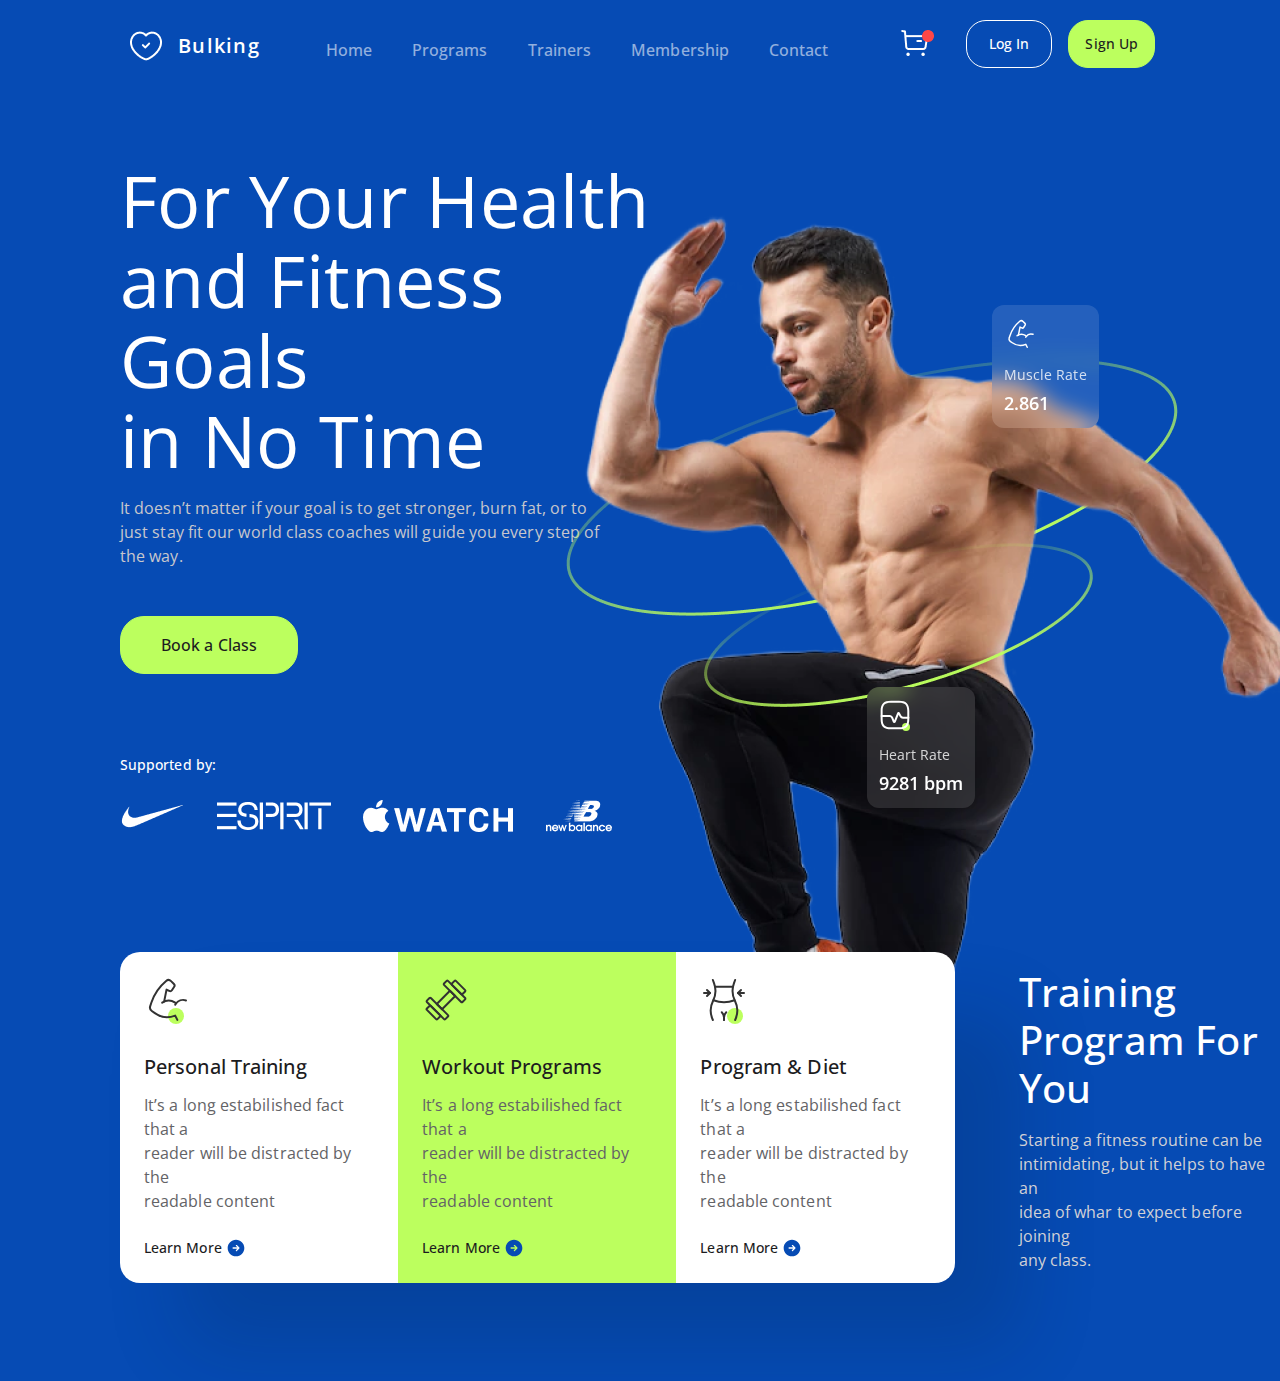
==== index.html @ 7e60059f "first commit" ====
<!DOCTYPE html>
<html lang="en">
  <head>
    <meta charset="UTF-8" />
    <meta http-equiv="X-UA-Compatible" content="IE=edge" />
    <meta name="viewport" content="width=device-width, initial-scale=1.0" />
    <title>Bulking-project</title>
    <link rel="stylesheet" href="./assets/css/style.css" />
  </head>
  <body>
    <div class="container">
      <header>
        <div class="header_logo">
          <img src="./assets/image/header_logo.png" alt="" />
          <span>Bulking</span>
        </div>
        <nav>
          <ul>
            <li><a href="/">Home</a></li>
            <li><a href="/">Programs</a></li>
            <li><a href="/">Trainers</a></li>
            <li><a href="/">Membership</a></li>
            <li><a href="/">Contact</a></li>
          </ul>
        </nav>
        <div class="header_icon">
          <div class="header_icon_item">
            <img src="./assets/image/header_icon_item.png" alt="" />
          </div>
          <div class="header_icon_item">
            <button>Log In</button>
          </div>
          <div class="header_icon_item">
            <button>Sign Up</button>
          </div>
        </div>
      </header>
      <main>
        <div class="section_one">
          <div class="section_one_flex">
            <div class="section_one_flex_item">
              <h2>
                For Your Health <br />
                and Fitness Goals <br />
                in No Time
              </h2>
              <p>
                It doesn’t matter if your goal is to get stronger, burn fat, or
                to <br />
                just stay fit our world class coaches will guide you every step
                of <br />
                the way.
              </p>
              <button>Book a Class</button>
              <div class="section_one_flex_item_child">
                <h5>Supported by:</h5>
                <div class="section_one_flex_item_child_row">
                  <img
                    src="./assets/image/section_one_flex_item_child_row.png"
                    alt=""
                  />
                  <img
                    src="./assets/image/section_one_flex_item_child_row_1.png"
                    alt=""
                  />
                  <img
                    src="./assets/image/section_one_flex_item_child_row_2.png"
                    alt=""
                  />
                  <img
                    src="./assets/image/section_one_flex_item_child_row_3.png"
                    alt=""
                  />
                </div>
              </div>
            </div>
            <div class="section_one_flex_item">
              <div class="section_one_flex_item_child">
                <img
                  src="./assets/image/section_one_flex_item_child.png"
                  alt=""
                />
                <img
                  src="./assets/image/section_one_flex_item_child_2.png"
                  alt=""
                />
                <img
                  src="./assets/image/section_one_flex_item_child_1.png"
                  alt=""
                />
              </div>
              <div class="section_one_flex_item_child">
                <span>
                  <svg
                    width="34"
                    height="34"
                    viewBox="0 0 34 34"
                    fill="none"
                    xmlns="http://www.w3.org/2000/svg"
                  >
                    <path
                      d="M21.7881 20.1786L22.1429 19.645C23.6381 17.4035 26.4483 16.4398 29.0044 17.2921"
                      stroke="white"
                      stroke-width="1.5"
                      stroke-linecap="round"
                      stroke-linejoin="round"
                    />
                    <path
                      d="M14.4184 18.0577L16.0191 10.0757L17.7665 10.9494C18.4153 11.2733 19.2038 11.0655 19.6086 10.4638L21.1346 8.17355C21.5155 7.60112 21.4402 6.83951 20.9545 6.35279L19.0337 4.43199C18.1431 3.54118 16.7202 3.4764 15.7523 4.2826C11.2076 8.06951 7.80874 13.0486 5.93758 18.6606L5.13725 21.0429C4.73803 22.2464 5.17095 23.5695 6.20436 24.3043L8.24655 25.7635C12.1876 28.5792 17.2912 29.1941 21.7882 27.3949L23.2315 30.2814"
                      stroke="white"
                      stroke-width="1.5"
                      stroke-linecap="round"
                      stroke-linejoin="round"
                    />
                    <path
                      d="M21.7885 18.734C19.1665 16.9865 15.751 16.9865 13.1289 18.734"
                      stroke="white"
                      stroke-width="1.5"
                      stroke-linecap="round"
                      stroke-linejoin="round"
                    />
                  </svg>
                </span>
                <h5>Muscle Rate</h5>
                <h4>2.861</h4>
              </div>
              <div class="section_one_flex_item_child">
                <span>
                  <svg
                    width="32"
                    height="32"
                    viewBox="0 0 32 32"
                    fill="none"
                    xmlns="http://www.w3.org/2000/svg"
                  >
                    <circle cx="27" cy="28" r="4" fill="#BCFF5E" />
                    <path
                      d="M19.9603 30.3334H11.9603C4.72029 30.3334 1.62695 27.24 1.62695 20V12C1.62695 4.76002 4.72029 1.66669 11.9603 1.66669H19.9603C27.2003 1.66669 30.2936 4.76002 30.2936 12V20C30.2936 27.24 27.2136 30.3334 19.9603 30.3334ZM11.9603 3.66669C5.81362 3.66669 3.62695 5.85335 3.62695 12V20C3.62695 26.1467 5.81362 28.3334 11.9603 28.3334H19.9603C26.107 28.3334 28.2936 26.1467 28.2936 20V12C28.2936 5.85335 26.107 3.66669 19.9603 3.66669H11.9603Z"
                      fill="white"
                    />
                    <path
                      d="M15.2667 24.08C14.9467 24.08 14.1733 23.96 13.72 22.8L12.2 18.96C11.9867 18.4133 11.2267 17.9067 10.6533 17.9067L2.65332 17.9333C2.10665 17.9333 1.65332 17.4933 1.65332 16.9333C1.65332 16.3867 2.09332 15.9333 2.65332 15.9333L10.6533 15.9067H10.6667C12.0667 15.9067 13.56 16.92 14.08 18.2267L15.2933 21.2933L18.04 14.3333C18.4533 13.2933 19.1867 13.1467 19.4933 13.12C19.8 13.1067 20.5467 13.1733 21.0667 14.16L22.4533 16.7867C22.6933 17.24 23.4133 17.68 23.9333 17.68H29.3467C29.8933 17.68 30.3467 18.1333 30.3467 18.68C30.3467 19.2267 29.8933 19.68 29.3467 19.68H23.9333C22.6667 19.68 21.28 18.84 20.6933 17.72L19.6533 15.7467L16.8533 22.8C16.36 23.9467 15.5733 24.08 15.2667 24.08Z"
                      fill="white"
                    />
                  </svg>
                </span>
                <h5>Heart Rate</h5>
                <h4>9281 bpm</h4>
              </div>
            </div>
          </div>
          <div class="section_one_item">
            <div class="section_one_item_item">
              <div class="section_one_item_item_row">
                <span>
                  <svg
                    width="48"
                    height="48"
                    viewBox="0 0 48 48"
                    fill="none"
                    xmlns="http://www.w3.org/2000/svg"
                  >
                    <circle cx="32" cy="40" r="8" fill="#BCFF5E" />
                    <path
                      d="M31.1836 28.768L31.7158 27.9676C33.9586 24.6053 38.174 23.1598 42.0081 24.4382"
                      stroke="#323232"
                      stroke-width="2"
                      stroke-linecap="round"
                      stroke-linejoin="round"
                    />
                    <path
                      d="M20.1286 25.5866L22.5296 13.6136L25.1507 14.9242C26.124 15.4101 27.3066 15.0984 27.9139 14.1959L30.2028 10.7604C30.7743 9.9018 30.6613 8.75939 29.9327 8.02931L27.0515 5.14811C25.7156 3.81189 23.5813 3.71472 22.1295 4.92402C15.3124 10.6044 10.2141 18.073 7.40735 26.491L6.20685 30.0645C5.60802 31.8697 6.2574 33.8544 7.80752 34.9565L10.8708 37.1454C16.7823 41.369 24.4378 42.2912 31.1833 39.5925L33.3482 43.9223"
                      stroke="#323232"
                      stroke-width="2"
                      stroke-linecap="round"
                      stroke-linejoin="round"
                    />
                    <path
                      d="M31.1828 26.6011C27.2497 23.9798 22.1264 23.9798 18.1934 26.6011"
                      stroke="#323232"
                      stroke-width="2"
                      stroke-linecap="round"
                      stroke-linejoin="round"
                    />
                  </svg>
                </span>
                <h4>Personal Training</h4>
                <p>
                  It’s a long estabilished fact that a <br />
                  reader will be distracted by the <br />
                  readable content
                </p>
                <h6>
                  Learn More
                  <svg
                    width="20"
                    height="20"
                    viewBox="0 0 20 20"
                    fill="none"
                    xmlns="http://www.w3.org/2000/svg"
                  >
                    <path
                      d="M10.0003 1.66666C5.40033 1.66666 1.66699 5.39999 1.66699 9.99999C1.66699 14.6 5.40033 18.3333 10.0003 18.3333C14.6003 18.3333 18.3337 14.6 18.3337 9.99999C18.3337 5.39999 14.6003 1.66666 10.0003 1.66666ZM13.3587 10.4417L10.8587 12.9417C10.7337 13.0667 10.5753 13.125 10.417 13.125C10.2587 13.125 10.1003 13.0667 9.97533 12.9417C9.73366 12.7 9.73366 12.3 9.97533 12.0583L11.4087 10.625H7.08366C6.74199 10.625 6.45866 10.3417 6.45866 9.99999C6.45866 9.65832 6.74199 9.37499 7.08366 9.37499H11.4087L9.97533 7.94166C9.73366 7.69999 9.73366 7.29999 9.97533 7.05832C10.217 6.81666 10.617 6.81666 10.8587 7.05832L13.3587 9.55832C13.6003 9.79999 13.6003 10.2 13.3587 10.4417Z"
                      fill="#064BB4"
                    />
                  </svg>
                </h6>
              </div>
              <div class="section_one_item_item_row">
                <span>
                  <svg
                    width="48"
                    height="48"
                    viewBox="0 0 48 48"
                    fill="none"
                    xmlns="http://www.w3.org/2000/svg"
                  >
                    <circle cx="22" cy="40" r="8" fill="#BCFF5E" />
                    <path
                      fill-rule="evenodd"
                      clip-rule="evenodd"
                      d="M27.9561 14.7689L33.2304 20.0433L20.0431 33.2307L14.7687 27.9563L27.9561 14.7689Z"
                      stroke="#323232"
                      stroke-width="2"
                      stroke-linecap="round"
                      stroke-linejoin="round"
                    />
                    <path
                      fill-rule="evenodd"
                      clip-rule="evenodd"
                      d="M7.51676 22.0216C7.88073 21.6577 8.47084 21.6577 8.8348 22.0216L25.9785 39.1653C26.3425 39.5293 26.3425 40.1194 25.9785 40.4834L23.3408 43.1211C22.9768 43.4851 22.3867 43.4851 22.0227 43.1211L4.87902 25.9774C4.51505 25.6135 4.51505 25.0233 4.87902 24.6594L7.51676 22.0216Z"
                      stroke="#323232"
                      stroke-width="2"
                      stroke-linecap="round"
                      stroke-linejoin="round"
                    />
                    <path
                      fill-rule="evenodd"
                      clip-rule="evenodd"
                      d="M7.51676 29.9351C7.88073 29.5711 8.47084 29.5711 8.8348 29.9351L18.0669 39.1672C18.4309 39.5312 18.4309 40.1213 18.0669 40.4853L15.4292 43.123C15.0652 43.487 14.4751 43.487 14.1112 43.123L4.87902 33.8909C4.51505 33.5269 4.51505 32.9368 4.87902 32.5728L7.51676 29.9351Z"
                      stroke="#323232"
                      stroke-width="2"
                      stroke-linecap="round"
                      stroke-linejoin="round"
                    />
                    <path
                      fill-rule="evenodd"
                      clip-rule="evenodd"
                      d="M40.4832 25.9798C40.1193 26.3437 39.5292 26.3437 39.1652 25.9798L22.0215 8.83606C21.6575 8.47209 21.6575 7.88198 22.0215 7.51801L24.6592 4.88027C25.0232 4.5163 25.6133 4.5163 25.9773 4.88027L43.121 22.024C43.485 22.388 43.485 22.9781 43.121 23.342L40.4832 25.9798Z"
                      stroke="#323232"
                      stroke-width="2"
                      stroke-linecap="round"
                      stroke-linejoin="round"
                    />
                    <path
                      fill-rule="evenodd"
                      clip-rule="evenodd"
                      d="M40.4842 18.0649C40.1203 18.4289 39.5301 18.4289 39.1662 18.0649L29.934 8.83278C29.5701 8.46881 29.5701 7.8787 29.934 7.51473L32.5718 4.87699C32.9357 4.51302 33.5259 4.51302 33.8898 4.87699L43.122 14.1091C43.4859 14.4731 43.4859 15.0632 43.122 15.4272L40.4842 18.0649Z"
                      stroke="#323232"
                      stroke-width="2"
                      stroke-linecap="round"
                      stroke-linejoin="round"
                    />
                  </svg>
                </span>
                <h4>Workout Programs</h4>
                <p>
                  It’s a long estabilished fact that a <br />
                  reader will be distracted by the <br />
                  readable content
                </p>
                <h6>
                  Learn More
                  <svg
                    width="20"
                    height="20"
                    viewBox="0 0 20 20"
                    fill="none"
                    xmlns="http://www.w3.org/2000/svg"
                  >
                    <path
                      d="M10.0003 1.66666C5.40033 1.66666 1.66699 5.39999 1.66699 9.99999C1.66699 14.6 5.40033 18.3333 10.0003 18.3333C14.6003 18.3333 18.3337 14.6 18.3337 9.99999C18.3337 5.39999 14.6003 1.66666 10.0003 1.66666ZM13.3587 10.4417L10.8587 12.9417C10.7337 13.0667 10.5753 13.125 10.417 13.125C10.2587 13.125 10.1003 13.0667 9.97533 12.9417C9.73366 12.7 9.73366 12.3 9.97533 12.0583L11.4087 10.625H7.08366C6.74199 10.625 6.45866 10.3417 6.45866 9.99999C6.45866 9.65832 6.74199 9.37499 7.08366 9.37499H11.4087L9.97533 7.94166C9.73366 7.69999 9.73366 7.29999 9.97533 7.05832C10.217 6.81666 10.617 6.81666 10.8587 7.05832L13.3587 9.55832C13.6003 9.79999 13.6003 10.2 13.3587 10.4417Z"
                      fill="#064BB4"
                    />
                  </svg>
                </h6>
              </div>
              <div class="section_one_item_item_row">
                <span>
                  <svg
                    width="48"
                    height="48"
                    viewBox="0 0 48 48"
                    fill="none"
                    xmlns="http://www.w3.org/2000/svg"
                  >
                    <circle cx="35" cy="40" r="8" fill="#BCFF5E" />
                    <path
                      d="M26.2229 36.2271C24.8005 37.6517 24.0011 39.5822 24 41.5953V44.0084"
                      stroke="#323232"
                      stroke-width="2"
                      stroke-linecap="round"
                      stroke-linejoin="round"
                    />
                    <path
                      d="M21.7773 36.2271C23.1998 37.6517 23.9992 39.5822 24.0003 41.5953V44.0084"
                      stroke="#323232"
                      stroke-width="2"
                      stroke-linecap="round"
                      stroke-linejoin="round"
                    />
                    <path
                      d="M34.5048 24.2221C27.7559 26.8891 20.2451 26.8891 13.4961 24.2221"
                      stroke="#323232"
                      stroke-width="2"
                      stroke-linecap="round"
                      stroke-linejoin="round"
                    />
                    <path
                      d="M38.0059 16.9971H44.0084"
                      stroke="#323232"
                      stroke-width="2"
                      stroke-linecap="round"
                      stroke-linejoin="round"
                    />
                    <path
                      d="M41.0071 19.9983L38.0059 16.9971L41.0071 13.9958"
                      stroke="#323232"
                      stroke-width="2"
                      stroke-linecap="round"
                      stroke-linejoin="round"
                    />
                    <path
                      d="M9.99469 16.9971H3.99219"
                      stroke="#323232"
                      stroke-width="2"
                      stroke-linecap="round"
                      stroke-linejoin="round"
                    />
                    <path
                      d="M6.99316 13.9958L9.99441 16.9971L6.99316 19.9983"
                      stroke="#323232"
                      stroke-width="2"
                      stroke-linecap="round"
                      stroke-linejoin="round"
                    />
                    <path
                      d="M35.1166 3.99164L33.9161 7.30902C31.8474 12.9975 32.2091 19.2865 34.9165 24.7003V24.7003C37.861 30.5911 38.0173 37.4899 35.3427 43.5081L35.1226 44.0063"
                      stroke="#323232"
                      stroke-width="2"
                      stroke-linecap="round"
                      stroke-linejoin="round"
                    />
                    <path
                      d="M12.8837 3.99164L14.0842 7.30902C16.1528 12.9975 15.7911 19.2865 13.0837 24.7003V24.7003C10.1392 30.5911 9.98292 37.4899 12.6576 43.5081L12.8777 44.0063"
                      stroke="#323232"
                      stroke-width="2"
                      stroke-linecap="round"
                      stroke-linejoin="round"
                    />
                    <path
                      d="M15.0186 10.6605H32.982"
                      stroke="#323232"
                      stroke-width="2"
                      stroke-linecap="round"
                      stroke-linejoin="round"
                    />
                  </svg>
                </span>
                <h4>Program & Diet</h4>
                <p>
                  It’s a long estabilished fact that a <br />
                  reader will be distracted by the <br />
                  readable content
                </p>
                <h6>
                  Learn More
                  <svg
                    width="20"
                    height="20"
                    viewBox="0 0 20 20"
                    fill="none"
                    xmlns="http://www.w3.org/2000/svg"
                  >
                    <path
                      d="M10.0003 1.66666C5.40033 1.66666 1.66699 5.39999 1.66699 9.99999C1.66699 14.6 5.40033 18.3333 10.0003 18.3333C14.6003 18.3333 18.3337 14.6 18.3337 9.99999C18.3337 5.39999 14.6003 1.66666 10.0003 1.66666ZM13.3587 10.4417L10.8587 12.9417C10.7337 13.0667 10.5753 13.125 10.417 13.125C10.2587 13.125 10.1003 13.0667 9.97533 12.9417C9.73366 12.7 9.73366 12.3 9.97533 12.0583L11.4087 10.625H7.08366C6.74199 10.625 6.45866 10.3417 6.45866 9.99999C6.45866 9.65832 6.74199 9.37499 7.08366 9.37499H11.4087L9.97533 7.94166C9.73366 7.69999 9.73366 7.29999 9.97533 7.05832C10.217 6.81666 10.617 6.81666 10.8587 7.05832L13.3587 9.55832C13.6003 9.79999 13.6003 10.2 13.3587 10.4417Z"
                      fill="#064BB4"
                    />
                  </svg>
                </h6>
              </div>
            </div>
            <div class="section_one_item_item">
              <h2>
                Training <br />
                Program For <br />
                You
              </h2>
              <p>
                Starting a fitness routine can be <br />
                intimidating, but it helps to have an <br />
                idea of whar to expect before joining <br />
                any class.
              </p>
            </div>
          </div>
        </div>
      </main>
      <footer></footer>
    </div>
    <script src="./assets/js/script.js"></script>
  </body>
</html>
---- assets/css/style.css ----
@import url("https://fonts.googleapis.com/css2?family=Open+Sans:ital,wght@0,300;0,400;0,500;0,600;0,700;0,800;1,300;1,400;1,500;1,600;1,700;1,800&display=swap");
* {
  margin: 0;
  padding: 0;
  box-sizing: border-box;
}
* body .container {
  font-family: "Open Sans";
}
* body .container header {
  background: #064bb4;
  width: 100%;
  display: flex;
  justify-content: space-between;
  align-items: center;
  padding: 0 125px;
  font-family: inherit;
}
* body .container header .header_logo {
  padding-top: 23px;
  display: flex;
  gap: 11px;
  justify-content: center;
  align-items: center;
  font-family: inherit;
}
* body .container header .header_logo span {
  font-family: inherit;
  font-style: normal;
  font-weight: 600;
  font-size: 20px;
  line-height: 24px;
  letter-spacing: 0.065em;
  color: #ffffff;
}
* body .container header nav ul {
  padding-top: 31px;
  justify-content: center;
  align-items: center;
  display: flex;
  list-style-type: none;
  gap: 40px;
}
* body .container header nav ul li a {
  font-family: "Open Sans";
  font-style: normal;
  font-weight: 500;
  font-size: 16px;
  line-height: 24px;
  letter-spacing: 0.005em;
  color: #ffffff;
  text-decoration: none;
  opacity: 0.56;
  transition: all 0.4s;
}
* body .container header nav ul li a:hover {
  opacity: 1;
}
* body .container header .header_icon {
  padding-top: 20px;
  align-items: center;
  justify-content: center;
  display: flex;
  gap: 16px;
}
* body .container header .header_icon .header_icon_item:nth-of-type(1) {
  margin-right: 16px;
}
* body .container header .header_icon .header_icon_item:nth-of-type(2) button {
  cursor: pointer;
  font-family: "Open Sans";
  font-style: normal;
  font-weight: 500;
  font-size: 14px;
  line-height: 22px;
  letter-spacing: 0.005em;
  color: #ffffff;
  background-color: #064bb4;
  padding: 12px 22px;
  border: 1px solid #ffffff;
  border-radius: 20px;
  transition: all 0.4s;
}
* body .container header .header_icon .header_icon_item:nth-of-type(2) button:hover {
  background-color: #bcff5e;
  color: #1c1c1e;
  border: 1px solid #bcff5e;
}
* body .container header .header_icon .header_icon_item:nth-of-type(3) button {
  cursor: pointer;
  font-family: "Open Sans";
  font-style: normal;
  font-weight: 500;
  font-size: 14px;
  line-height: 22px;
  letter-spacing: 0.005em;
  color: #1c1c1e;
  padding: 12px 16px;
  background: #bcff5e;
  border: 1px solid #bcff5e;
  border-radius: 20px;
  transition: all 0.4s;
}
* body .container header .header_icon .header_icon_item:nth-of-type(3) button:hover {
  background-color: transparent;
  color: #ffffff;
  border: 1px solid #ffffff;
}
* body .container main .section_one {
  padding-bottom: 98px;
  padding-left: 120px;
  background-color: #064bb4;
}
* body .container main .section_one .section_one_flex {
  display: flex;
}
* body .container main .section_one .section_one_flex .section_one_flex_item:nth-of-type(1) {
  width: 46%;
}
* body .container main .section_one .section_one_flex .section_one_flex_item:nth-of-type(1) h2 {
  z-index: 10;
  position: relative;
  font-family: "Open Sans";
  font-style: normal;
  font-weight: 400;
  font-size: 72px;
  line-height: 80px;
  letter-spacing: 0.005em;
  color: #ffffff;
  padding-top: 92px;
}
* body .container main .section_one .section_one_flex .section_one_flex_item:nth-of-type(1) p {
  font-family: "Open Sans";
  font-style: normal;
  font-weight: 400;
  font-size: 16px;
  line-height: 24px;
  letter-spacing: 0.005em;
  color: #c7c7cc;
  padding-top: 16px;
}
* body .container main .section_one .section_one_flex .section_one_flex_item:nth-of-type(1) button {
  font-family: "Open Sans";
  font-style: normal;
  font-weight: 500;
  font-size: 16px;
  line-height: 24px;
  letter-spacing: 0.005em;
  color: #1c1c1e;
  background: #bcff5e;
  border: 1px solid #bcff5e;
  border-radius: 24px;
  transition: all 0.4s;
  padding: 16px 40px;
  margin-top: 48px;
  cursor: pointer;
}
* body .container main .section_one .section_one_flex .section_one_flex_item:nth-of-type(1) button:hover {
  background-color: transparent;
  color: #ffffff;
  border: 1px solid #ffffff;
}
* body .container main .section_one .section_one_flex .section_one_flex_item:nth-of-type(1) .section_one_flex_item_child h5 {
  font-family: "Open Sans";
  font-style: normal;
  font-weight: 500;
  font-size: 14px;
  line-height: 22px;
  letter-spacing: 0.005em;
  color: #ffffff;
  padding-top: 80px;
  padding-bottom: 24px;
}
* body .container main .section_one .section_one_flex .section_one_flex_item:nth-of-type(1) .section_one_flex_item_child .section_one_flex_item_child_row {
  display: flex;
  gap: 32px;
  align-items: center;
}
* body .container main .section_one .section_one_flex .section_one_flex_item:nth-of-type(2) {
  width: 54%;
  position: relative;
}
* body .container main .section_one .section_one_flex .section_one_flex_item:nth-of-type(2) .section_one_flex_item_child:nth-of-type(1) {
  position: relative;
}
* body .container main .section_one .section_one_flex .section_one_flex_item:nth-of-type(2) .section_one_flex_item_child:nth-of-type(1) img:nth-of-type(1) {
  margin-top: 50px;
  width: 824px;
  height: 949px;
  -o-object-fit: cover;
     object-fit: cover;
  z-index: 1;
  position: absolute;
  left: -23%;
}
* body .container main .section_one .section_one_flex .section_one_flex_item:nth-of-type(2) .section_one_flex_item_child:nth-of-type(1) img:nth-of-type(2) {
  position: absolute;
  top: 290px;
  left: -14%;
  z-index: 0;
}
* body .container main .section_one .section_one_flex .section_one_flex_item:nth-of-type(2) .section_one_flex_item_child:nth-of-type(1) img:nth-of-type(3) {
  position: absolute;
  top: 475px;
  left: 8%;
  z-index: 2;
}
* body .container main .section_one .section_one_flex .section_one_flex_item:nth-of-type(2) .section_one_flex_item_child:nth-of-type(2) {
  position: absolute;
  top: 31%;
  z-index: 2;
  left: 54%;
  background: rgba(255, 255, 255, 0.12);
  -webkit-backdrop-filter: blur(10px);
          backdrop-filter: blur(10px);
  border-radius: 12px;
  padding: 12px;
}
* body .container main .section_one .section_one_flex .section_one_flex_item:nth-of-type(2) .section_one_flex_item_child:nth-of-type(2) h5 {
  font-family: "Open Sans";
  font-style: normal;
  font-weight: 400;
  font-size: 14px;
  line-height: 22px;
  letter-spacing: 0.005em;
  color: #ffffff;
  opacity: 0.8;
  padding-top: 8px;
}
* body .container main .section_one .section_one_flex .section_one_flex_item:nth-of-type(2) .section_one_flex_item_child:nth-of-type(2) h4 {
  font-family: "Open Sans";
  font-style: normal;
  font-weight: 600;
  font-size: 18px;
  line-height: 26px;
  letter-spacing: 0.005em;
  color: #ffffff;
  padding-top: 4px;
}
* body .container main .section_one .section_one_flex .section_one_flex_item:nth-of-type(2) .section_one_flex_item_child:nth-of-type(3) {
  z-index: 2;
  position: absolute;
  top: 81%;
  left: 34%;
  background: rgba(255, 255, 255, 0.12);
  -webkit-backdrop-filter: blur(10px);
          backdrop-filter: blur(10px);
  border-radius: 12px;
  padding: 12px;
}
* body .container main .section_one .section_one_flex .section_one_flex_item:nth-of-type(2) .section_one_flex_item_child:nth-of-type(3) h5 {
  font-family: "Open Sans";
  font-style: normal;
  font-weight: 400;
  font-size: 14px;
  line-height: 22px;
  letter-spacing: 0.005em;
  color: #ffffff;
  opacity: 0.8;
  padding-top: 8px;
}
* body .container main .section_one .section_one_flex .section_one_flex_item:nth-of-type(2) .section_one_flex_item_child:nth-of-type(3) h4 {
  font-family: "Open Sans";
  font-style: normal;
  font-weight: 600;
  font-size: 18px;
  line-height: 26px;
  letter-spacing: 0.005em;
  color: #ffffff;
  padding-top: 4px;
}
* body .container main .section_one .section_one_item {
  margin-top: 120px;
  z-index: 99;
  position: relative;
  display: flex;
  gap: 64px;
}
* body .container main .section_one .section_one_item .section_one_item_item:nth-of-type(1) {
  display: flex;
  border-radius: 20px;
  background: #ffffff;
  box-shadow: 64px 64px 80px rgba(8, 23, 45, 0.16);
  border-radius: 20px;
}
* body .container main .section_one .section_one_item .section_one_item_item:nth-of-type(1) .section_one_item_item_row:nth-of-type(1) {
  padding: 24px;
}
* body .container main .section_one .section_one_item .section_one_item_item:nth-of-type(1) .section_one_item_item_row:nth-of-type(1) h4 {
  font-family: "Open Sans";
  font-style: normal;
  font-weight: 500;
  font-size: 20px;
  line-height: 28px;
  letter-spacing: 0.005em;
  color: #1c1c1e;
  padding-top: 24px;
}
* body .container main .section_one .section_one_item .section_one_item_item:nth-of-type(1) .section_one_item_item_row:nth-of-type(1) p {
  font-family: "Open Sans";
  font-style: normal;
  font-weight: 400;
  font-size: 16px;
  line-height: 24px;
  letter-spacing: 0.005em;
  color: #636366;
  padding-top: 12px;
}
* body .container main .section_one .section_one_item .section_one_item_item:nth-of-type(1) .section_one_item_item_row:nth-of-type(1) h6 {
  padding-top: 24px;
  display: flex;
  align-items: center;
  gap: 4px;
  font-family: "Open Sans";
  font-style: normal;
  font-weight: 500;
  font-size: 14px;
  line-height: 22px;
  letter-spacing: 0.005em;
  color: #1c1c1e;
}
* body .container main .section_one .section_one_item .section_one_item_item:nth-of-type(1) .section_one_item_item_row:nth-of-type(2) {
  padding: 24px;
  background: #bcff5e;
}
* body .container main .section_one .section_one_item .section_one_item_item:nth-of-type(1) .section_one_item_item_row:nth-of-type(2) h4 {
  font-family: "Open Sans";
  font-style: normal;
  font-weight: 500;
  font-size: 20px;
  line-height: 28px;
  letter-spacing: 0.005em;
  color: #1c1c1e;
  padding-top: 24px;
}
* body .container main .section_one .section_one_item .section_one_item_item:nth-of-type(1) .section_one_item_item_row:nth-of-type(2) p {
  font-family: "Open Sans";
  font-style: normal;
  font-weight: 400;
  font-size: 16px;
  line-height: 24px;
  letter-spacing: 0.005em;
  color: #636366;
  padding-top: 12px;
}
* body .container main .section_one .section_one_item .section_one_item_item:nth-of-type(1) .section_one_item_item_row:nth-of-type(2) h6 {
  padding-top: 24px;
  display: flex;
  align-items: center;
  gap: 4px;
  font-family: "Open Sans";
  font-style: normal;
  font-weight: 500;
  font-size: 14px;
  line-height: 22px;
  letter-spacing: 0.005em;
  color: #1c1c1e;
}
* body .container main .section_one .section_one_item .section_one_item_item:nth-of-type(1) .section_one_item_item_row:nth-of-type(3) {
  padding: 24px;
}
* body .container main .section_one .section_one_item .section_one_item_item:nth-of-type(1) .section_one_item_item_row:nth-of-type(3) h4 {
  font-family: "Open Sans";
  font-style: normal;
  font-weight: 500;
  font-size: 20px;
  line-height: 28px;
  letter-spacing: 0.005em;
  color: #1c1c1e;
  padding-top: 24px;
}
* body .container main .section_one .section_one_item .section_one_item_item:nth-of-type(1) .section_one_item_item_row:nth-of-type(3) p {
  font-family: "Open Sans";
  font-style: normal;
  font-weight: 400;
  font-size: 16px;
  line-height: 24px;
  letter-spacing: 0.005em;
  color: #636366;
  padding-top: 12px;
}
* body .container main .section_one .section_one_item .section_one_item_item:nth-of-type(1) .section_one_item_item_row:nth-of-type(3) h6 {
  padding-top: 24px;
  display: flex;
  align-items: center;
  gap: 4px;
  font-family: "Open Sans";
  font-style: normal;
  font-weight: 500;
  font-size: 14px;
  line-height: 22px;
  letter-spacing: 0.005em;
  color: #1c1c1e;
}
* body .container main .section_one .section_one_item .section_one_item_item:nth-of-type(2) h2 {
  padding-top: 16px;
  font-family: "Open Sans";
  font-style: normal;
  font-weight: 500;
  font-size: 40px;
  line-height: 48px;
  letter-spacing: 0.005em;
  color: #ffffff;
}
* body .container main .section_one .section_one_item .section_one_item_item:nth-of-type(2) p {
  padding-top: 16px;
  font-family: "Open Sans";
  font-style: normal;
  font-weight: 400;
  font-size: 16px;
  line-height: 24px;
  letter-spacing: 0.005em;
  color: #d1d1d6;
}
@media screen and (min-width: 1440px) {
  * body .container {
    width: 1440px;
    margin: auto;
  }
}/*# sourceMappingURL=style.css.map */
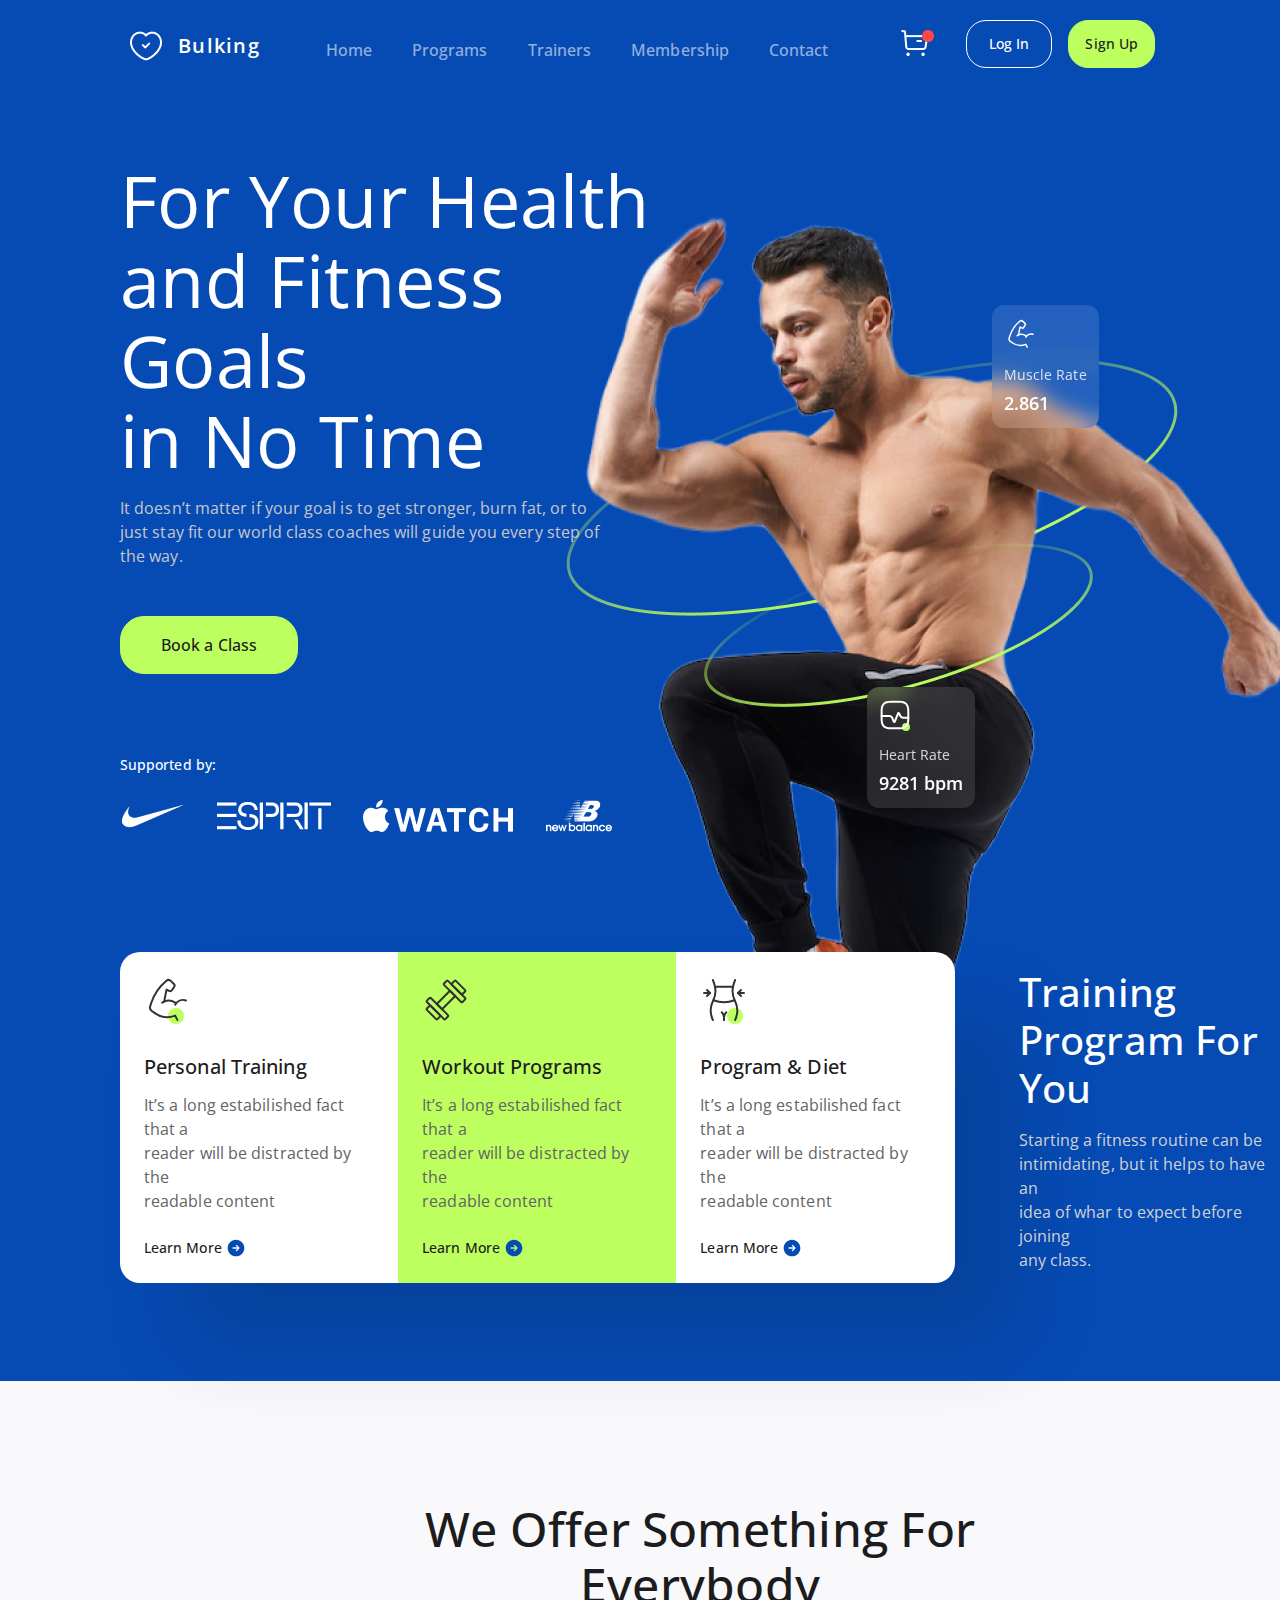
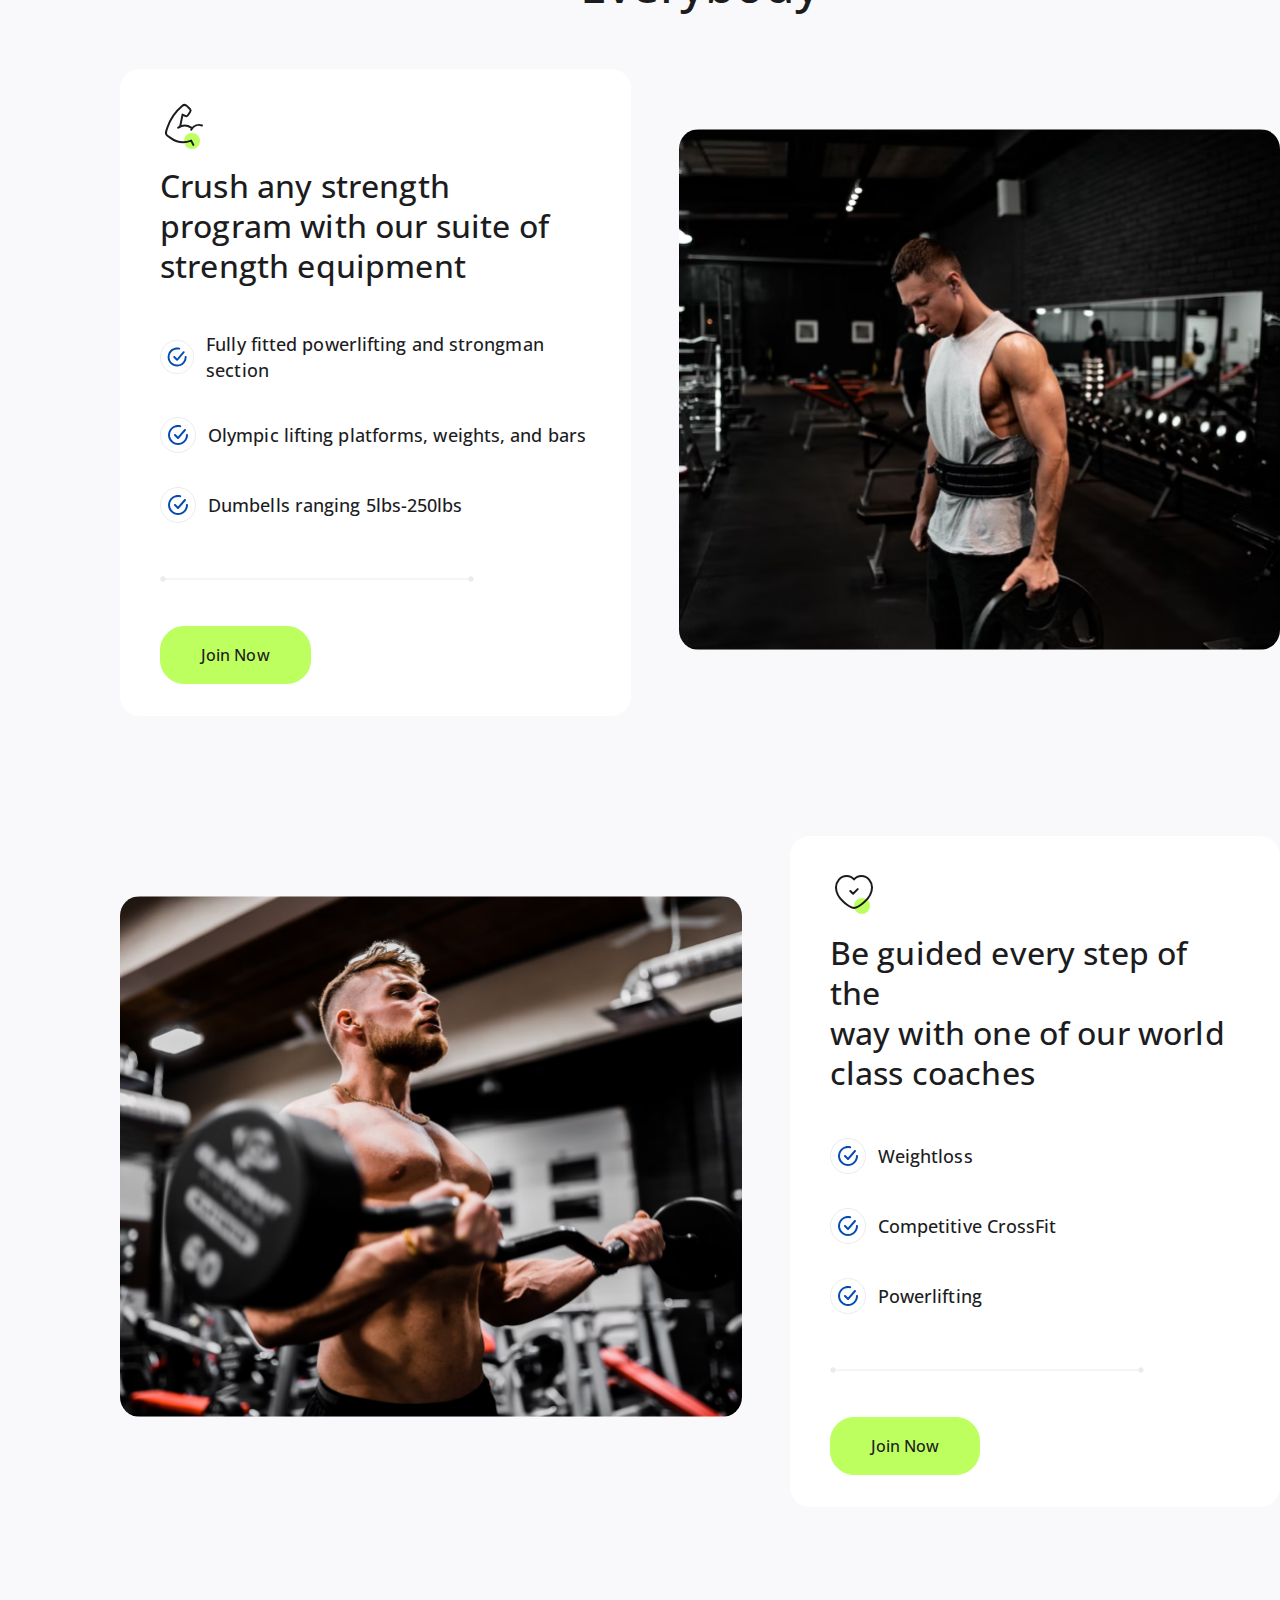
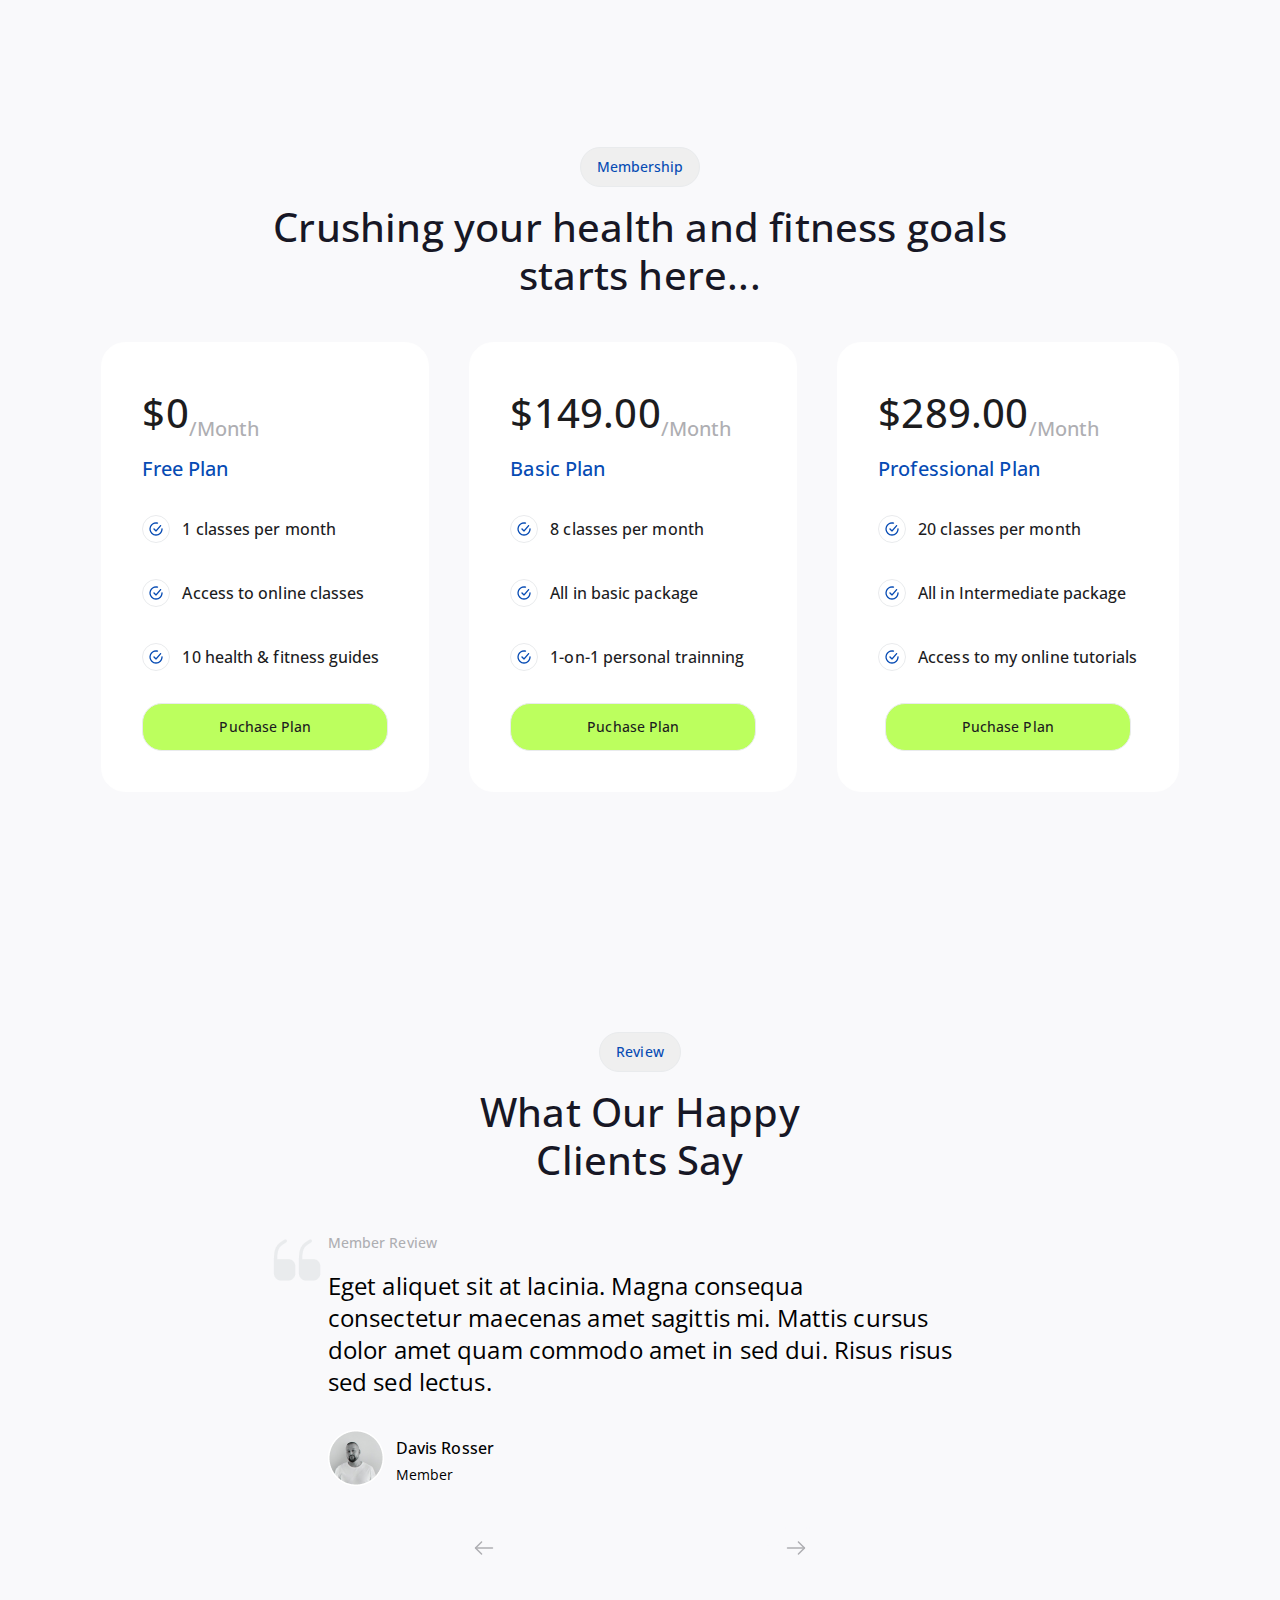
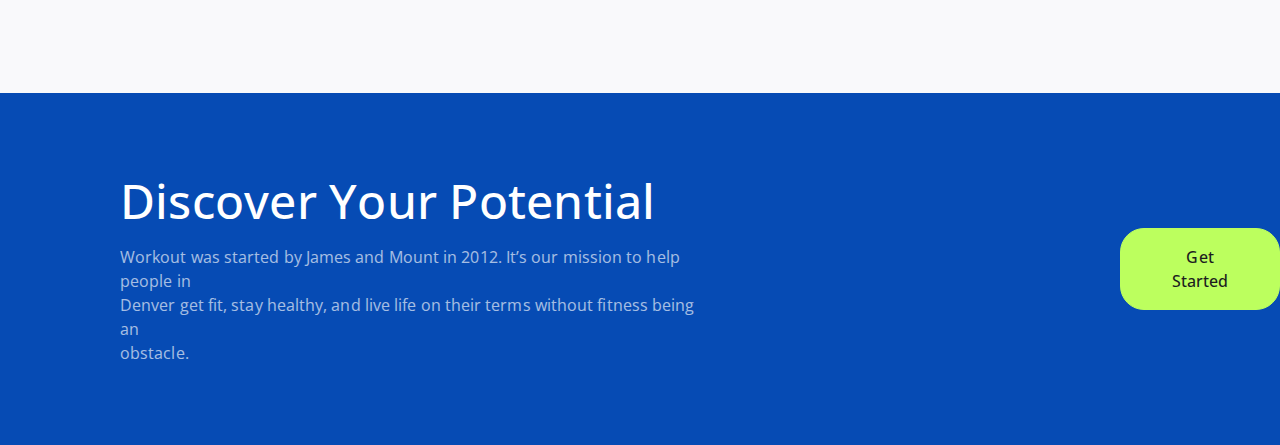
==== commit a691d6a8: "commit" ====
--- a/index.html
+++ b/index.html
@@ -405,6 +405,817 @@
             </div>
           </div>
         </div>
+        <div class="section_two">
+          <h2>
+            We offer something for <br />
+            everybody
+          </h2>
+          <div class="section_two_flex">
+            <div class="section_two_flex_item">
+              <span>
+                <svg
+                  width="48"
+                  height="48"
+                  viewBox="0 0 48 48"
+                  fill="none"
+                  xmlns="http://www.w3.org/2000/svg"
+                >
+                  <circle cx="32" cy="40" r="8" fill="#BCFF5E" />
+                  <path
+                    d="M31.1836 28.768L31.7158 27.9676C33.9586 24.6054 38.174 23.1598 42.0081 24.4382"
+                    stroke="#1C1C1E"
+                    stroke-width="2"
+                    stroke-linecap="round"
+                    stroke-linejoin="round"
+                  />
+                  <path
+                    d="M20.1286 25.5867L22.5296 13.6137L25.1507 14.9242C26.124 15.4101 27.3066 15.0984 27.9139 14.1959L30.2028 10.7605C30.7743 9.90184 30.6613 8.75943 29.9327 8.02935L27.0515 5.14815C25.7156 3.81193 23.5813 3.71476 22.1295 4.92405C15.3124 10.6044 10.2141 18.0731 7.40735 26.491L6.20685 30.0645C5.60802 31.8698 6.2574 33.8544 7.80752 34.9566L10.8708 37.1455C16.7823 41.369 24.4378 42.2913 31.1833 39.5925L33.3482 43.9223"
+                    stroke="#1C1C1E"
+                    stroke-width="2"
+                    stroke-linecap="round"
+                    stroke-linejoin="round"
+                  />
+                  <path
+                    d="M31.1828 26.6011C27.2497 23.9798 22.1264 23.9798 18.1934 26.6011"
+                    stroke="#1C1C1E"
+                    stroke-width="2"
+                    stroke-linecap="round"
+                    stroke-linejoin="round"
+                  />
+                </svg>
+              </span>
+              <p>
+                Crush any strength <br />
+                program with our suite of <br />
+                strength equipment
+              </p>
+              <h6>
+                <svg
+                  width="36"
+                  height="36"
+                  viewBox="0 0 36 36"
+                  fill="none"
+                  xmlns="http://www.w3.org/2000/svg"
+                >
+                  <g clip-path="url(#clip0_119_1070)">
+                    <path
+                      d="M15.7102 17.29C15.5219 17.1017 15.2665 16.9959 15.0002 16.9959C14.7339 16.9959 14.4785 17.1017 14.2902 17.29C14.1019 17.4783 13.9961 17.7337 13.9961 18C13.9961 18.2663 14.1019 18.5217 14.2902 18.71L17.2902 21.71C17.3836 21.8027 17.4944 21.876 17.6163 21.9258C17.7381 21.9755 17.8686 22.0008 18.0002 22C18.1371 21.9957 18.2716 21.9632 18.3955 21.9047C18.5193 21.8463 18.6299 21.763 18.7202 21.66L25.7202 13.66C25.8818 13.4593 25.9597 13.204 25.9377 12.9473C25.9157 12.6905 25.7955 12.4522 25.602 12.282C25.4086 12.1118 25.1569 12.0228 24.8995 12.0336C24.642 12.0444 24.3987 12.1542 24.2202 12.34L18.0002 19.54L15.7102 17.29Z"
+                      fill="#064BB4"
+                    />
+                    <path
+                      d="M26.9998 17C26.7346 17 26.4802 17.1054 26.2927 17.2929C26.1052 17.4804 25.9998 17.7348 25.9998 18C25.9998 20.1217 25.157 22.1566 23.6567 23.6569C22.1564 25.1571 20.1215 26 17.9998 26C16.4199 25.9993 14.8756 25.5308 13.5616 24.6535C12.2476 23.7763 11.2227 22.5297 10.6163 21.0708C10.0099 19.6119 9.84896 18.0061 10.1539 16.4559C10.4588 14.9057 11.216 13.4805 12.3298 12.36C13.0705 11.6094 13.9535 11.014 14.9271 10.6088C15.9006 10.2036 16.9453 9.99661 17.9998 10C18.6393 10.004 19.2764 10.0778 19.8998 10.22C20.0303 10.2604 20.1676 10.2736 20.3034 10.2588C20.4392 10.244 20.5705 10.2016 20.6892 10.1342C20.808 10.0667 20.9116 9.97567 20.9938 9.86662C21.076 9.75757 21.135 9.63284 21.1672 9.50011C21.1994 9.36739 21.204 9.22948 21.1808 9.0949C21.1576 8.96032 21.1071 8.83191 21.0324 8.71759C20.9577 8.60327 20.8604 8.50547 20.7464 8.43021C20.6324 8.35495 20.5043 8.30383 20.3698 8.28C19.593 8.09724 18.7979 8.00331 17.9998 8C16.0242 8.01026 14.0958 8.60552 12.4581 9.71065C10.8204 10.8158 9.54678 12.3813 8.79793 14.2095C8.04908 16.0378 7.85857 18.0469 8.25045 19.9834C8.64232 21.9198 9.59902 23.6968 10.9998 25.09C12.8565 26.9475 15.3735 27.9939 17.9998 28C20.652 28 23.1955 26.9464 25.0709 25.0711C26.9462 23.1957 27.9998 20.6522 27.9998 18C27.9998 17.7348 27.8945 17.4804 27.7069 17.2929C27.5194 17.1054 27.265 17 26.9998 17Z"
+                      fill="#064BB4"
+                    />
+                  </g>
+                  <rect
+                    x="0.5"
+                    y="0.5"
+                    width="35"
+                    height="35"
+                    rx="17.5"
+                    stroke="#E9EBED"
+                  />
+                  <defs>
+                    <clipPath id="clip0_119_1070">
+                      <rect
+                        width="24"
+                        height="24"
+                        fill="white"
+                        transform="translate(6 6)"
+                      />
+                    </clipPath>
+                  </defs>
+                </svg>
+                Fully fitted powerlifting and strongman section
+              </h6>
+              <h6>
+                <svg
+                  width="36"
+                  height="36"
+                  viewBox="0 0 36 36"
+                  fill="none"
+                  xmlns="http://www.w3.org/2000/svg"
+                >
+                  <g clip-path="url(#clip0_119_1070)">
+                    <path
+                      d="M15.7102 17.29C15.5219 17.1017 15.2665 16.9959 15.0002 16.9959C14.7339 16.9959 14.4785 17.1017 14.2902 17.29C14.1019 17.4783 13.9961 17.7337 13.9961 18C13.9961 18.2663 14.1019 18.5217 14.2902 18.71L17.2902 21.71C17.3836 21.8027 17.4944 21.876 17.6163 21.9258C17.7381 21.9755 17.8686 22.0008 18.0002 22C18.1371 21.9957 18.2716 21.9632 18.3955 21.9047C18.5193 21.8463 18.6299 21.763 18.7202 21.66L25.7202 13.66C25.8818 13.4593 25.9597 13.204 25.9377 12.9473C25.9157 12.6905 25.7955 12.4522 25.602 12.282C25.4086 12.1118 25.1569 12.0228 24.8995 12.0336C24.642 12.0444 24.3987 12.1542 24.2202 12.34L18.0002 19.54L15.7102 17.29Z"
+                      fill="#064BB4"
+                    />
+                    <path
+                      d="M26.9998 17C26.7346 17 26.4802 17.1054 26.2927 17.2929C26.1052 17.4804 25.9998 17.7348 25.9998 18C25.9998 20.1217 25.157 22.1566 23.6567 23.6569C22.1564 25.1571 20.1215 26 17.9998 26C16.4199 25.9993 14.8756 25.5308 13.5616 24.6535C12.2476 23.7763 11.2227 22.5297 10.6163 21.0708C10.0099 19.6119 9.84896 18.0061 10.1539 16.4559C10.4588 14.9057 11.216 13.4805 12.3298 12.36C13.0705 11.6094 13.9535 11.014 14.9271 10.6088C15.9006 10.2036 16.9453 9.99661 17.9998 10C18.6393 10.004 19.2764 10.0778 19.8998 10.22C20.0303 10.2604 20.1676 10.2736 20.3034 10.2588C20.4392 10.244 20.5705 10.2016 20.6892 10.1342C20.808 10.0667 20.9116 9.97567 20.9938 9.86662C21.076 9.75757 21.135 9.63284 21.1672 9.50011C21.1994 9.36739 21.204 9.22948 21.1808 9.0949C21.1576 8.96032 21.1071 8.83191 21.0324 8.71759C20.9577 8.60327 20.8604 8.50547 20.7464 8.43021C20.6324 8.35495 20.5043 8.30383 20.3698 8.28C19.593 8.09724 18.7979 8.00331 17.9998 8C16.0242 8.01026 14.0958 8.60552 12.4581 9.71065C10.8204 10.8158 9.54678 12.3813 8.79793 14.2095C8.04908 16.0378 7.85857 18.0469 8.25045 19.9834C8.64232 21.9198 9.59902 23.6968 10.9998 25.09C12.8565 26.9475 15.3735 27.9939 17.9998 28C20.652 28 23.1955 26.9464 25.0709 25.0711C26.9462 23.1957 27.9998 20.6522 27.9998 18C27.9998 17.7348 27.8945 17.4804 27.7069 17.2929C27.5194 17.1054 27.265 17 26.9998 17Z"
+                      fill="#064BB4"
+                    />
+                  </g>
+                  <rect
+                    x="0.5"
+                    y="0.5"
+                    width="35"
+                    height="35"
+                    rx="17.5"
+                    stroke="#E9EBED"
+                  />
+                  <defs>
+                    <clipPath id="clip0_119_1070">
+                      <rect
+                        width="24"
+                        height="24"
+                        fill="white"
+                        transform="translate(6 6)"
+                      />
+                    </clipPath>
+                  </defs>
+                </svg>
+                Olympic lifting platforms, weights, and bars
+              </h6>
+              <h6>
+                <svg
+                  width="36"
+                  height="36"
+                  viewBox="0 0 36 36"
+                  fill="none"
+                  xmlns="http://www.w3.org/2000/svg"
+                >
+                  <g clip-path="url(#clip0_119_1070)">
+                    <path
+                      d="M15.7102 17.29C15.5219 17.1017 15.2665 16.9959 15.0002 16.9959C14.7339 16.9959 14.4785 17.1017 14.2902 17.29C14.1019 17.4783 13.9961 17.7337 13.9961 18C13.9961 18.2663 14.1019 18.5217 14.2902 18.71L17.2902 21.71C17.3836 21.8027 17.4944 21.876 17.6163 21.9258C17.7381 21.9755 17.8686 22.0008 18.0002 22C18.1371 21.9957 18.2716 21.9632 18.3955 21.9047C18.5193 21.8463 18.6299 21.763 18.7202 21.66L25.7202 13.66C25.8818 13.4593 25.9597 13.204 25.9377 12.9473C25.9157 12.6905 25.7955 12.4522 25.602 12.282C25.4086 12.1118 25.1569 12.0228 24.8995 12.0336C24.642 12.0444 24.3987 12.1542 24.2202 12.34L18.0002 19.54L15.7102 17.29Z"
+                      fill="#064BB4"
+                    />
+                    <path
+                      d="M26.9998 17C26.7346 17 26.4802 17.1054 26.2927 17.2929C26.1052 17.4804 25.9998 17.7348 25.9998 18C25.9998 20.1217 25.157 22.1566 23.6567 23.6569C22.1564 25.1571 20.1215 26 17.9998 26C16.4199 25.9993 14.8756 25.5308 13.5616 24.6535C12.2476 23.7763 11.2227 22.5297 10.6163 21.0708C10.0099 19.6119 9.84896 18.0061 10.1539 16.4559C10.4588 14.9057 11.216 13.4805 12.3298 12.36C13.0705 11.6094 13.9535 11.014 14.9271 10.6088C15.9006 10.2036 16.9453 9.99661 17.9998 10C18.6393 10.004 19.2764 10.0778 19.8998 10.22C20.0303 10.2604 20.1676 10.2736 20.3034 10.2588C20.4392 10.244 20.5705 10.2016 20.6892 10.1342C20.808 10.0667 20.9116 9.97567 20.9938 9.86662C21.076 9.75757 21.135 9.63284 21.1672 9.50011C21.1994 9.36739 21.204 9.22948 21.1808 9.0949C21.1576 8.96032 21.1071 8.83191 21.0324 8.71759C20.9577 8.60327 20.8604 8.50547 20.7464 8.43021C20.6324 8.35495 20.5043 8.30383 20.3698 8.28C19.593 8.09724 18.7979 8.00331 17.9998 8C16.0242 8.01026 14.0958 8.60552 12.4581 9.71065C10.8204 10.8158 9.54678 12.3813 8.79793 14.2095C8.04908 16.0378 7.85857 18.0469 8.25045 19.9834C8.64232 21.9198 9.59902 23.6968 10.9998 25.09C12.8565 26.9475 15.3735 27.9939 17.9998 28C20.652 28 23.1955 26.9464 25.0709 25.0711C26.9462 23.1957 27.9998 20.6522 27.9998 18C27.9998 17.7348 27.8945 17.4804 27.7069 17.2929C27.5194 17.1054 27.265 17 26.9998 17Z"
+                      fill="#064BB4"
+                    />
+                  </g>
+                  <rect
+                    x="0.5"
+                    y="0.5"
+                    width="35"
+                    height="35"
+                    rx="17.5"
+                    stroke="#E9EBED"
+                  />
+                  <defs>
+                    <clipPath id="clip0_119_1070">
+                      <rect
+                        width="24"
+                        height="24"
+                        fill="white"
+                        transform="translate(6 6)"
+                      />
+                    </clipPath>
+                  </defs>
+                </svg>
+                Dumbells ranging 5lbs-250lbs
+              </h6>
+              <h5>
+                <svg
+                  width="314"
+                  height="6"
+                  viewBox="0 0 314 6"
+                  fill="none"
+                  xmlns="http://www.w3.org/2000/svg"
+                >
+                  <path
+                    d="M0.333333 3C0.333333 4.47276 1.52724 5.66667 3 5.66667C4.47276 5.66667 5.66667 4.47276 5.66667 3C5.66667 1.52724 4.47276 0.333333 3 0.333333C1.52724 0.333333 0.333333 1.52724 0.333333 3ZM308.333 3C308.333 4.47276 309.527 5.66667 311 5.66667C312.473 5.66667 313.667 4.47276 313.667 3C313.667 1.52724 312.473 0.333333 311 0.333333C309.527 0.333333 308.333 1.52724 308.333 3ZM3 3.5H311V2.5H3V3.5Z"
+                    fill="#E9EBED"
+                  />
+                </svg>
+              </h5>
+              <button>Join Now</button>
+            </div>
+            <div class="section_two_flex_item">
+              <img src="./assets/image/section_two_flex_item.png" alt="" />
+            </div>
+          </div>
+        </div>
+        <div class="section_three">
+          <div class="section_three_item">
+            <img src="./assets/image/section_three_item.png" alt="" />
+          </div>
+          <div class="section_three_item">
+            <span>
+              <svg
+                width="48"
+                height="48"
+                viewBox="0 0 48 48"
+                fill="none"
+                xmlns="http://www.w3.org/2000/svg"
+              >
+                <circle cx="32" cy="38" r="8" fill="#BCFF5E" />
+                <path
+                  fill-rule="evenodd"
+                  clip-rule="evenodd"
+                  d="M24.0007 11.4167C25.8285 9.22111 28.547 7.96401 31.4037 7.9933C37.7464 7.9933 42.0082 13.9558 42.0082 19.5081C42.0082 31.1149 27.5581 40.0066 24.0007 40.0066C20.4432 40.0066 5.99316 31.1149 5.99316 19.5081C5.99316 13.9558 10.2549 7.9933 16.5976 7.9933C19.4543 7.96401 22.1728 9.22111 24.0007 11.4167Z"
+                  stroke="#1C1C1E"
+                  stroke-width="2"
+                  stroke-linecap="round"
+                  stroke-linejoin="round"
+                />
+                <path
+                  d="M27.7101 21.1488L23.0762 25.7867L20.291 22.9996"
+                  stroke="#1C1C1E"
+                  stroke-width="2"
+                  stroke-linecap="round"
+                  stroke-linejoin="round"
+                />
+              </svg>
+            </span>
+            <p>
+              Be guided every step of the <br />
+              way with one of our world <br />
+              class coaches
+            </p>
+            <h6>
+              <svg
+                width="36"
+                height="36"
+                viewBox="0 0 36 36"
+                fill="none"
+                xmlns="http://www.w3.org/2000/svg"
+              >
+                <g clip-path="url(#clip0_119_1112)">
+                  <path
+                    d="M15.7102 17.29C15.5219 17.1017 15.2665 16.9959 15.0002 16.9959C14.7339 16.9959 14.4785 17.1017 14.2902 17.29C14.1019 17.4783 13.9961 17.7337 13.9961 18C13.9961 18.2663 14.1019 18.5217 14.2902 18.71L17.2902 21.71C17.3836 21.8027 17.4944 21.876 17.6163 21.9258C17.7381 21.9755 17.8686 22.0008 18.0002 22C18.1371 21.9957 18.2716 21.9632 18.3955 21.9047C18.5193 21.8463 18.6299 21.763 18.7202 21.66L25.7202 13.66C25.8818 13.4593 25.9597 13.204 25.9377 12.9473C25.9157 12.6905 25.7955 12.4522 25.602 12.282C25.4086 12.1118 25.1569 12.0228 24.8995 12.0336C24.642 12.0444 24.3987 12.1542 24.2202 12.34L18.0002 19.54L15.7102 17.29Z"
+                    fill="#064BB4"
+                  />
+                  <path
+                    d="M26.9998 17C26.7346 17 26.4802 17.1054 26.2927 17.2929C26.1052 17.4804 25.9998 17.7348 25.9998 18C25.9998 20.1217 25.157 22.1566 23.6567 23.6569C22.1564 25.1571 20.1215 26 17.9998 26C16.4199 25.9993 14.8756 25.5308 13.5616 24.6535C12.2476 23.7763 11.2227 22.5297 10.6163 21.0708C10.0099 19.6119 9.84896 18.0061 10.1539 16.4559C10.4588 14.9057 11.216 13.4805 12.3298 12.36C13.0705 11.6094 13.9535 11.014 14.9271 10.6088C15.9006 10.2036 16.9453 9.99661 17.9998 10C18.6393 10.004 19.2764 10.0778 19.8998 10.22C20.0303 10.2604 20.1676 10.2736 20.3034 10.2588C20.4392 10.244 20.5705 10.2016 20.6892 10.1342C20.808 10.0667 20.9116 9.97567 20.9938 9.86662C21.076 9.75757 21.135 9.63284 21.1672 9.50011C21.1994 9.36739 21.204 9.22948 21.1808 9.0949C21.1576 8.96032 21.1071 8.83191 21.0324 8.71759C20.9577 8.60327 20.8604 8.50547 20.7464 8.43021C20.6324 8.35495 20.5043 8.30383 20.3698 8.28C19.593 8.09724 18.7979 8.00331 17.9998 8C16.0242 8.01026 14.0958 8.60552 12.4581 9.71065C10.8204 10.8158 9.54678 12.3813 8.79793 14.2095C8.04908 16.0378 7.85857 18.0469 8.25045 19.9834C8.64232 21.9198 9.59902 23.6968 10.9998 25.09C12.8565 26.9475 15.3735 27.9939 17.9998 28C20.652 28 23.1955 26.9464 25.0709 25.0711C26.9462 23.1957 27.9998 20.6522 27.9998 18C27.9998 17.7348 27.8945 17.4804 27.7069 17.2929C27.5194 17.1054 27.265 17 26.9998 17Z"
+                    fill="#064BB4"
+                  />
+                </g>
+                <rect
+                  x="0.5"
+                  y="0.5"
+                  width="35"
+                  height="35"
+                  rx="17.5"
+                  stroke="#E9EBED"
+                />
+                <defs>
+                  <clipPath id="clip0_119_1112">
+                    <rect
+                      width="24"
+                      height="24"
+                      fill="white"
+                      transform="translate(6 6)"
+                    />
+                  </clipPath>
+                </defs>
+              </svg>
+              Weightloss
+            </h6>
+            <h6>
+              <svg
+                width="36"
+                height="36"
+                viewBox="0 0 36 36"
+                fill="none"
+                xmlns="http://www.w3.org/2000/svg"
+              >
+                <g clip-path="url(#clip0_119_1112)">
+                  <path
+                    d="M15.7102 17.29C15.5219 17.1017 15.2665 16.9959 15.0002 16.9959C14.7339 16.9959 14.4785 17.1017 14.2902 17.29C14.1019 17.4783 13.9961 17.7337 13.9961 18C13.9961 18.2663 14.1019 18.5217 14.2902 18.71L17.2902 21.71C17.3836 21.8027 17.4944 21.876 17.6163 21.9258C17.7381 21.9755 17.8686 22.0008 18.0002 22C18.1371 21.9957 18.2716 21.9632 18.3955 21.9047C18.5193 21.8463 18.6299 21.763 18.7202 21.66L25.7202 13.66C25.8818 13.4593 25.9597 13.204 25.9377 12.9473C25.9157 12.6905 25.7955 12.4522 25.602 12.282C25.4086 12.1118 25.1569 12.0228 24.8995 12.0336C24.642 12.0444 24.3987 12.1542 24.2202 12.34L18.0002 19.54L15.7102 17.29Z"
+                    fill="#064BB4"
+                  />
+                  <path
+                    d="M26.9998 17C26.7346 17 26.4802 17.1054 26.2927 17.2929C26.1052 17.4804 25.9998 17.7348 25.9998 18C25.9998 20.1217 25.157 22.1566 23.6567 23.6569C22.1564 25.1571 20.1215 26 17.9998 26C16.4199 25.9993 14.8756 25.5308 13.5616 24.6535C12.2476 23.7763 11.2227 22.5297 10.6163 21.0708C10.0099 19.6119 9.84896 18.0061 10.1539 16.4559C10.4588 14.9057 11.216 13.4805 12.3298 12.36C13.0705 11.6094 13.9535 11.014 14.9271 10.6088C15.9006 10.2036 16.9453 9.99661 17.9998 10C18.6393 10.004 19.2764 10.0778 19.8998 10.22C20.0303 10.2604 20.1676 10.2736 20.3034 10.2588C20.4392 10.244 20.5705 10.2016 20.6892 10.1342C20.808 10.0667 20.9116 9.97567 20.9938 9.86662C21.076 9.75757 21.135 9.63284 21.1672 9.50011C21.1994 9.36739 21.204 9.22948 21.1808 9.0949C21.1576 8.96032 21.1071 8.83191 21.0324 8.71759C20.9577 8.60327 20.8604 8.50547 20.7464 8.43021C20.6324 8.35495 20.5043 8.30383 20.3698 8.28C19.593 8.09724 18.7979 8.00331 17.9998 8C16.0242 8.01026 14.0958 8.60552 12.4581 9.71065C10.8204 10.8158 9.54678 12.3813 8.79793 14.2095C8.04908 16.0378 7.85857 18.0469 8.25045 19.9834C8.64232 21.9198 9.59902 23.6968 10.9998 25.09C12.8565 26.9475 15.3735 27.9939 17.9998 28C20.652 28 23.1955 26.9464 25.0709 25.0711C26.9462 23.1957 27.9998 20.6522 27.9998 18C27.9998 17.7348 27.8945 17.4804 27.7069 17.2929C27.5194 17.1054 27.265 17 26.9998 17Z"
+                    fill="#064BB4"
+                  />
+                </g>
+                <rect
+                  x="0.5"
+                  y="0.5"
+                  width="35"
+                  height="35"
+                  rx="17.5"
+                  stroke="#E9EBED"
+                />
+                <defs>
+                  <clipPath id="clip0_119_1112">
+                    <rect
+                      width="24"
+                      height="24"
+                      fill="white"
+                      transform="translate(6 6)"
+                    />
+                  </clipPath>
+                </defs>
+              </svg>
+              Competitive CrossFit
+            </h6>
+            <h6>
+              <svg
+                width="36"
+                height="36"
+                viewBox="0 0 36 36"
+                fill="none"
+                xmlns="http://www.w3.org/2000/svg"
+              >
+                <g clip-path="url(#clip0_119_1112)">
+                  <path
+                    d="M15.7102 17.29C15.5219 17.1017 15.2665 16.9959 15.0002 16.9959C14.7339 16.9959 14.4785 17.1017 14.2902 17.29C14.1019 17.4783 13.9961 17.7337 13.9961 18C13.9961 18.2663 14.1019 18.5217 14.2902 18.71L17.2902 21.71C17.3836 21.8027 17.4944 21.876 17.6163 21.9258C17.7381 21.9755 17.8686 22.0008 18.0002 22C18.1371 21.9957 18.2716 21.9632 18.3955 21.9047C18.5193 21.8463 18.6299 21.763 18.7202 21.66L25.7202 13.66C25.8818 13.4593 25.9597 13.204 25.9377 12.9473C25.9157 12.6905 25.7955 12.4522 25.602 12.282C25.4086 12.1118 25.1569 12.0228 24.8995 12.0336C24.642 12.0444 24.3987 12.1542 24.2202 12.34L18.0002 19.54L15.7102 17.29Z"
+                    fill="#064BB4"
+                  />
+                  <path
+                    d="M26.9998 17C26.7346 17 26.4802 17.1054 26.2927 17.2929C26.1052 17.4804 25.9998 17.7348 25.9998 18C25.9998 20.1217 25.157 22.1566 23.6567 23.6569C22.1564 25.1571 20.1215 26 17.9998 26C16.4199 25.9993 14.8756 25.5308 13.5616 24.6535C12.2476 23.7763 11.2227 22.5297 10.6163 21.0708C10.0099 19.6119 9.84896 18.0061 10.1539 16.4559C10.4588 14.9057 11.216 13.4805 12.3298 12.36C13.0705 11.6094 13.9535 11.014 14.9271 10.6088C15.9006 10.2036 16.9453 9.99661 17.9998 10C18.6393 10.004 19.2764 10.0778 19.8998 10.22C20.0303 10.2604 20.1676 10.2736 20.3034 10.2588C20.4392 10.244 20.5705 10.2016 20.6892 10.1342C20.808 10.0667 20.9116 9.97567 20.9938 9.86662C21.076 9.75757 21.135 9.63284 21.1672 9.50011C21.1994 9.36739 21.204 9.22948 21.1808 9.0949C21.1576 8.96032 21.1071 8.83191 21.0324 8.71759C20.9577 8.60327 20.8604 8.50547 20.7464 8.43021C20.6324 8.35495 20.5043 8.30383 20.3698 8.28C19.593 8.09724 18.7979 8.00331 17.9998 8C16.0242 8.01026 14.0958 8.60552 12.4581 9.71065C10.8204 10.8158 9.54678 12.3813 8.79793 14.2095C8.04908 16.0378 7.85857 18.0469 8.25045 19.9834C8.64232 21.9198 9.59902 23.6968 10.9998 25.09C12.8565 26.9475 15.3735 27.9939 17.9998 28C20.652 28 23.1955 26.9464 25.0709 25.0711C26.9462 23.1957 27.9998 20.6522 27.9998 18C27.9998 17.7348 27.8945 17.4804 27.7069 17.2929C27.5194 17.1054 27.265 17 26.9998 17Z"
+                    fill="#064BB4"
+                  />
+                </g>
+                <rect
+                  x="0.5"
+                  y="0.5"
+                  width="35"
+                  height="35"
+                  rx="17.5"
+                  stroke="#E9EBED"
+                />
+                <defs>
+                  <clipPath id="clip0_119_1112">
+                    <rect
+                      width="24"
+                      height="24"
+                      fill="white"
+                      transform="translate(6 6)"
+                    />
+                  </clipPath>
+                </defs>
+              </svg>
+              Powerlifting
+            </h6>
+            <h5>
+              <svg
+                width="314"
+                height="6"
+                viewBox="0 0 314 6"
+                fill="none"
+                xmlns="http://www.w3.org/2000/svg"
+              >
+                <path
+                  d="M0.333333 3C0.333333 4.47276 1.52724 5.66667 3 5.66667C4.47276 5.66667 5.66667 4.47276 5.66667 3C5.66667 1.52724 4.47276 0.333333 3 0.333333C1.52724 0.333333 0.333333 1.52724 0.333333 3ZM308.333 3C308.333 4.47276 309.527 5.66667 311 5.66667C312.473 5.66667 313.667 4.47276 313.667 3C313.667 1.52724 312.473 0.333333 311 0.333333C309.527 0.333333 308.333 1.52724 308.333 3ZM3 3.5H311V2.5H3V3.5Z"
+                  fill="#E9EBED"
+                />
+              </svg>
+            </h5>
+            <button>Join Now</button>
+          </div>
+        </div>
+        <div class="section_four">
+          <button>Membership</button>
+          <h2>
+            Crushing your health and fitness goals <br />
+            starts here...
+          </h2>
+          <div class="section_four_flex">
+            <div class="section_four_flex_item">
+              <h3>$0 <span>/Month</span></h3>
+              <h4>Free Plan</h4>
+              <span>
+                <svg
+                  width="28"
+                  height="28"
+                  viewBox="0 0 28 28"
+                  fill="none"
+                  xmlns="http://www.w3.org/2000/svg"
+                >
+                  <g clip-path="url(#clip0_119_1152)">
+                    <path
+                      d="M12.4738 13.5267C12.3482 13.4012 12.178 13.3306 12.0004 13.3306C11.8229 13.3306 11.6527 13.4012 11.5271 13.5267C11.4016 13.6522 11.3311 13.8225 11.3311 14C11.3311 14.1776 11.4016 14.3478 11.5271 14.4734L13.5271 16.4734C13.5894 16.5352 13.6633 16.584 13.7445 16.6172C13.8257 16.6504 13.9127 16.6672 14.0004 16.6667C14.0917 16.6638 14.1814 16.6422 14.264 16.6032C14.3466 16.5642 14.4202 16.5087 14.4804 16.44L19.1471 11.1067C19.2549 10.9729 19.3068 10.8027 19.2921 10.6316C19.2775 10.4604 19.1973 10.3015 19.0683 10.188C18.9394 10.0746 18.7716 10.0152 18.6 10.0224C18.4283 10.0296 18.2661 10.1028 18.1471 10.2267L14.0004 15.0267L12.4738 13.5267Z"
+                      fill="#064BB4"
+                    />
+                    <path
+                      d="M20.0002 13.3334C19.8234 13.3334 19.6538 13.4036 19.5288 13.5286C19.4038 13.6537 19.3335 13.8232 19.3335 14C19.3335 15.4145 18.7716 16.7711 17.7714 17.7713C16.7712 18.7715 15.4147 19.3334 14.0002 19.3334C12.9469 19.3329 11.9174 19.0205 11.0414 18.4357C10.1654 17.8509 9.48215 17.0198 9.07785 16.0472C8.67356 15.0746 8.5663 14.0041 8.76959 12.9706C8.97289 11.9372 9.47764 10.987 10.2202 10.24C10.714 9.73963 11.3027 9.34274 11.9517 9.07258C12.6008 8.80243 13.2972 8.66445 14.0002 8.66671C14.4265 8.66938 14.8512 8.71856 15.2669 8.81337C15.3538 8.84028 15.4454 8.84908 15.5359 8.83924C15.6264 8.8294 15.714 8.80113 15.7931 8.75616C15.8723 8.71119 15.9414 8.65049 15.9962 8.57779C16.051 8.50509 16.0904 8.42193 16.1118 8.33345C16.1332 8.24497 16.1363 8.15303 16.1209 8.06331C16.1054 7.97359 16.0717 7.88798 16.0219 7.81177C15.9721 7.73556 15.9072 7.67035 15.8313 7.62018C15.7553 7.57001 15.6698 7.53593 15.5802 7.52004C15.0623 7.3982 14.5322 7.33558 14.0002 7.33337C12.6831 7.34022 11.3975 7.73705 10.3057 8.47381C9.21394 9.21056 8.36485 10.2542 7.86561 11.4731C7.36638 12.6919 7.23937 14.0313 7.50062 15.3223C7.76187 16.6132 8.39967 17.7979 9.33353 18.7267C10.5713 19.9651 12.2493 20.6626 14.0002 20.6667C15.7683 20.6667 17.464 19.9643 18.7142 18.7141C19.9645 17.4638 20.6669 15.7682 20.6669 14C20.6669 13.8232 20.5966 13.6537 20.4716 13.5286C20.3466 13.4036 20.177 13.3334 20.0002 13.3334Z"
+                      fill="#064BB4"
+                    />
+                  </g>
+                  <rect
+                    x="0.5"
+                    y="0.5"
+                    width="27"
+                    height="27"
+                    rx="13.5"
+                    stroke="#E9EBED"
+                  />
+                  <defs>
+                    <clipPath id="clip0_119_1152">
+                      <rect
+                        width="16"
+                        height="16"
+                        fill="white"
+                        transform="translate(6 6)"
+                      />
+                    </clipPath>
+                  </defs>
+                </svg>
+                1 classes per month
+              </span>
+              <span>
+                <svg
+                  width="28"
+                  height="28"
+                  viewBox="0 0 28 28"
+                  fill="none"
+                  xmlns="http://www.w3.org/2000/svg"
+                >
+                  <g clip-path="url(#clip0_119_1152)">
+                    <path
+                      d="M12.4738 13.5267C12.3482 13.4012 12.178 13.3306 12.0004 13.3306C11.8229 13.3306 11.6527 13.4012 11.5271 13.5267C11.4016 13.6522 11.3311 13.8225 11.3311 14C11.3311 14.1776 11.4016 14.3478 11.5271 14.4734L13.5271 16.4734C13.5894 16.5352 13.6633 16.584 13.7445 16.6172C13.8257 16.6504 13.9127 16.6672 14.0004 16.6667C14.0917 16.6638 14.1814 16.6422 14.264 16.6032C14.3466 16.5642 14.4202 16.5087 14.4804 16.44L19.1471 11.1067C19.2549 10.9729 19.3068 10.8027 19.2921 10.6316C19.2775 10.4604 19.1973 10.3015 19.0683 10.188C18.9394 10.0746 18.7716 10.0152 18.6 10.0224C18.4283 10.0296 18.2661 10.1028 18.1471 10.2267L14.0004 15.0267L12.4738 13.5267Z"
+                      fill="#064BB4"
+                    />
+                    <path
+                      d="M20.0002 13.3334C19.8234 13.3334 19.6538 13.4036 19.5288 13.5286C19.4038 13.6537 19.3335 13.8232 19.3335 14C19.3335 15.4145 18.7716 16.7711 17.7714 17.7713C16.7712 18.7715 15.4147 19.3334 14.0002 19.3334C12.9469 19.3329 11.9174 19.0205 11.0414 18.4357C10.1654 17.8509 9.48215 17.0198 9.07785 16.0472C8.67356 15.0746 8.5663 14.0041 8.76959 12.9706C8.97289 11.9372 9.47764 10.987 10.2202 10.24C10.714 9.73963 11.3027 9.34274 11.9517 9.07258C12.6008 8.80243 13.2972 8.66445 14.0002 8.66671C14.4265 8.66938 14.8512 8.71856 15.2669 8.81337C15.3538 8.84028 15.4454 8.84908 15.5359 8.83924C15.6264 8.8294 15.714 8.80113 15.7931 8.75616C15.8723 8.71119 15.9414 8.65049 15.9962 8.57779C16.051 8.50509 16.0904 8.42193 16.1118 8.33345C16.1332 8.24497 16.1363 8.15303 16.1209 8.06331C16.1054 7.97359 16.0717 7.88798 16.0219 7.81177C15.9721 7.73556 15.9072 7.67035 15.8313 7.62018C15.7553 7.57001 15.6698 7.53593 15.5802 7.52004C15.0623 7.3982 14.5322 7.33558 14.0002 7.33337C12.6831 7.34022 11.3975 7.73705 10.3057 8.47381C9.21394 9.21056 8.36485 10.2542 7.86561 11.4731C7.36638 12.6919 7.23937 14.0313 7.50062 15.3223C7.76187 16.6132 8.39967 17.7979 9.33353 18.7267C10.5713 19.9651 12.2493 20.6626 14.0002 20.6667C15.7683 20.6667 17.464 19.9643 18.7142 18.7141C19.9645 17.4638 20.6669 15.7682 20.6669 14C20.6669 13.8232 20.5966 13.6537 20.4716 13.5286C20.3466 13.4036 20.177 13.3334 20.0002 13.3334Z"
+                      fill="#064BB4"
+                    />
+                  </g>
+                  <rect
+                    x="0.5"
+                    y="0.5"
+                    width="27"
+                    height="27"
+                    rx="13.5"
+                    stroke="#E9EBED"
+                  />
+                  <defs>
+                    <clipPath id="clip0_119_1152">
+                      <rect
+                        width="16"
+                        height="16"
+                        fill="white"
+                        transform="translate(6 6)"
+                      />
+                    </clipPath>
+                  </defs>
+                </svg>
+                Access to online classes
+              </span>
+              <span>
+                <svg
+                  width="28"
+                  height="28"
+                  viewBox="0 0 28 28"
+                  fill="none"
+                  xmlns="http://www.w3.org/2000/svg"
+                >
+                  <g clip-path="url(#clip0_119_1152)">
+                    <path
+                      d="M12.4738 13.5267C12.3482 13.4012 12.178 13.3306 12.0004 13.3306C11.8229 13.3306 11.6527 13.4012 11.5271 13.5267C11.4016 13.6522 11.3311 13.8225 11.3311 14C11.3311 14.1776 11.4016 14.3478 11.5271 14.4734L13.5271 16.4734C13.5894 16.5352 13.6633 16.584 13.7445 16.6172C13.8257 16.6504 13.9127 16.6672 14.0004 16.6667C14.0917 16.6638 14.1814 16.6422 14.264 16.6032C14.3466 16.5642 14.4202 16.5087 14.4804 16.44L19.1471 11.1067C19.2549 10.9729 19.3068 10.8027 19.2921 10.6316C19.2775 10.4604 19.1973 10.3015 19.0683 10.188C18.9394 10.0746 18.7716 10.0152 18.6 10.0224C18.4283 10.0296 18.2661 10.1028 18.1471 10.2267L14.0004 15.0267L12.4738 13.5267Z"
+                      fill="#064BB4"
+                    />
+                    <path
+                      d="M20.0002 13.3334C19.8234 13.3334 19.6538 13.4036 19.5288 13.5286C19.4038 13.6537 19.3335 13.8232 19.3335 14C19.3335 15.4145 18.7716 16.7711 17.7714 17.7713C16.7712 18.7715 15.4147 19.3334 14.0002 19.3334C12.9469 19.3329 11.9174 19.0205 11.0414 18.4357C10.1654 17.8509 9.48215 17.0198 9.07785 16.0472C8.67356 15.0746 8.5663 14.0041 8.76959 12.9706C8.97289 11.9372 9.47764 10.987 10.2202 10.24C10.714 9.73963 11.3027 9.34274 11.9517 9.07258C12.6008 8.80243 13.2972 8.66445 14.0002 8.66671C14.4265 8.66938 14.8512 8.71856 15.2669 8.81337C15.3538 8.84028 15.4454 8.84908 15.5359 8.83924C15.6264 8.8294 15.714 8.80113 15.7931 8.75616C15.8723 8.71119 15.9414 8.65049 15.9962 8.57779C16.051 8.50509 16.0904 8.42193 16.1118 8.33345C16.1332 8.24497 16.1363 8.15303 16.1209 8.06331C16.1054 7.97359 16.0717 7.88798 16.0219 7.81177C15.9721 7.73556 15.9072 7.67035 15.8313 7.62018C15.7553 7.57001 15.6698 7.53593 15.5802 7.52004C15.0623 7.3982 14.5322 7.33558 14.0002 7.33337C12.6831 7.34022 11.3975 7.73705 10.3057 8.47381C9.21394 9.21056 8.36485 10.2542 7.86561 11.4731C7.36638 12.6919 7.23937 14.0313 7.50062 15.3223C7.76187 16.6132 8.39967 17.7979 9.33353 18.7267C10.5713 19.9651 12.2493 20.6626 14.0002 20.6667C15.7683 20.6667 17.464 19.9643 18.7142 18.7141C19.9645 17.4638 20.6669 15.7682 20.6669 14C20.6669 13.8232 20.5966 13.6537 20.4716 13.5286C20.3466 13.4036 20.177 13.3334 20.0002 13.3334Z"
+                      fill="#064BB4"
+                    />
+                  </g>
+                  <rect
+                    x="0.5"
+                    y="0.5"
+                    width="27"
+                    height="27"
+                    rx="13.5"
+                    stroke="#E9EBED"
+                  />
+                  <defs>
+                    <clipPath id="clip0_119_1152">
+                      <rect
+                        width="16"
+                        height="16"
+                        fill="white"
+                        transform="translate(6 6)"
+                      />
+                    </clipPath>
+                  </defs>
+                </svg>
+                10 health & fitness guides
+              </span>
+              <button>Puchase Plan</button>
+            </div>
+            <div class="section_four_flex_item">
+              <h3>$149.00 <span>/Month</span></h3>
+              <h4>Basic Plan</h4>
+              <span>
+                <svg
+                  width="28"
+                  height="28"
+                  viewBox="0 0 28 28"
+                  fill="none"
+                  xmlns="http://www.w3.org/2000/svg"
+                >
+                  <g clip-path="url(#clip0_119_1152)">
+                    <path
+                      d="M12.4738 13.5267C12.3482 13.4012 12.178 13.3306 12.0004 13.3306C11.8229 13.3306 11.6527 13.4012 11.5271 13.5267C11.4016 13.6522 11.3311 13.8225 11.3311 14C11.3311 14.1776 11.4016 14.3478 11.5271 14.4734L13.5271 16.4734C13.5894 16.5352 13.6633 16.584 13.7445 16.6172C13.8257 16.6504 13.9127 16.6672 14.0004 16.6667C14.0917 16.6638 14.1814 16.6422 14.264 16.6032C14.3466 16.5642 14.4202 16.5087 14.4804 16.44L19.1471 11.1067C19.2549 10.9729 19.3068 10.8027 19.2921 10.6316C19.2775 10.4604 19.1973 10.3015 19.0683 10.188C18.9394 10.0746 18.7716 10.0152 18.6 10.0224C18.4283 10.0296 18.2661 10.1028 18.1471 10.2267L14.0004 15.0267L12.4738 13.5267Z"
+                      fill="#064BB4"
+                    />
+                    <path
+                      d="M20.0002 13.3334C19.8234 13.3334 19.6538 13.4036 19.5288 13.5286C19.4038 13.6537 19.3335 13.8232 19.3335 14C19.3335 15.4145 18.7716 16.7711 17.7714 17.7713C16.7712 18.7715 15.4147 19.3334 14.0002 19.3334C12.9469 19.3329 11.9174 19.0205 11.0414 18.4357C10.1654 17.8509 9.48215 17.0198 9.07785 16.0472C8.67356 15.0746 8.5663 14.0041 8.76959 12.9706C8.97289 11.9372 9.47764 10.987 10.2202 10.24C10.714 9.73963 11.3027 9.34274 11.9517 9.07258C12.6008 8.80243 13.2972 8.66445 14.0002 8.66671C14.4265 8.66938 14.8512 8.71856 15.2669 8.81337C15.3538 8.84028 15.4454 8.84908 15.5359 8.83924C15.6264 8.8294 15.714 8.80113 15.7931 8.75616C15.8723 8.71119 15.9414 8.65049 15.9962 8.57779C16.051 8.50509 16.0904 8.42193 16.1118 8.33345C16.1332 8.24497 16.1363 8.15303 16.1209 8.06331C16.1054 7.97359 16.0717 7.88798 16.0219 7.81177C15.9721 7.73556 15.9072 7.67035 15.8313 7.62018C15.7553 7.57001 15.6698 7.53593 15.5802 7.52004C15.0623 7.3982 14.5322 7.33558 14.0002 7.33337C12.6831 7.34022 11.3975 7.73705 10.3057 8.47381C9.21394 9.21056 8.36485 10.2542 7.86561 11.4731C7.36638 12.6919 7.23937 14.0313 7.50062 15.3223C7.76187 16.6132 8.39967 17.7979 9.33353 18.7267C10.5713 19.9651 12.2493 20.6626 14.0002 20.6667C15.7683 20.6667 17.464 19.9643 18.7142 18.7141C19.9645 17.4638 20.6669 15.7682 20.6669 14C20.6669 13.8232 20.5966 13.6537 20.4716 13.5286C20.3466 13.4036 20.177 13.3334 20.0002 13.3334Z"
+                      fill="#064BB4"
+                    />
+                  </g>
+                  <rect
+                    x="0.5"
+                    y="0.5"
+                    width="27"
+                    height="27"
+                    rx="13.5"
+                    stroke="#E9EBED"
+                  />
+                  <defs>
+                    <clipPath id="clip0_119_1152">
+                      <rect
+                        width="16"
+                        height="16"
+                        fill="white"
+                        transform="translate(6 6)"
+                      />
+                    </clipPath>
+                  </defs>
+                </svg>
+                8 classes per month
+              </span>
+              <span>
+                <svg
+                  width="28"
+                  height="28"
+                  viewBox="0 0 28 28"
+                  fill="none"
+                  xmlns="http://www.w3.org/2000/svg"
+                >
+                  <g clip-path="url(#clip0_119_1152)">
+                    <path
+                      d="M12.4738 13.5267C12.3482 13.4012 12.178 13.3306 12.0004 13.3306C11.8229 13.3306 11.6527 13.4012 11.5271 13.5267C11.4016 13.6522 11.3311 13.8225 11.3311 14C11.3311 14.1776 11.4016 14.3478 11.5271 14.4734L13.5271 16.4734C13.5894 16.5352 13.6633 16.584 13.7445 16.6172C13.8257 16.6504 13.9127 16.6672 14.0004 16.6667C14.0917 16.6638 14.1814 16.6422 14.264 16.6032C14.3466 16.5642 14.4202 16.5087 14.4804 16.44L19.1471 11.1067C19.2549 10.9729 19.3068 10.8027 19.2921 10.6316C19.2775 10.4604 19.1973 10.3015 19.0683 10.188C18.9394 10.0746 18.7716 10.0152 18.6 10.0224C18.4283 10.0296 18.2661 10.1028 18.1471 10.2267L14.0004 15.0267L12.4738 13.5267Z"
+                      fill="#064BB4"
+                    />
+                    <path
+                      d="M20.0002 13.3334C19.8234 13.3334 19.6538 13.4036 19.5288 13.5286C19.4038 13.6537 19.3335 13.8232 19.3335 14C19.3335 15.4145 18.7716 16.7711 17.7714 17.7713C16.7712 18.7715 15.4147 19.3334 14.0002 19.3334C12.9469 19.3329 11.9174 19.0205 11.0414 18.4357C10.1654 17.8509 9.48215 17.0198 9.07785 16.0472C8.67356 15.0746 8.5663 14.0041 8.76959 12.9706C8.97289 11.9372 9.47764 10.987 10.2202 10.24C10.714 9.73963 11.3027 9.34274 11.9517 9.07258C12.6008 8.80243 13.2972 8.66445 14.0002 8.66671C14.4265 8.66938 14.8512 8.71856 15.2669 8.81337C15.3538 8.84028 15.4454 8.84908 15.5359 8.83924C15.6264 8.8294 15.714 8.80113 15.7931 8.75616C15.8723 8.71119 15.9414 8.65049 15.9962 8.57779C16.051 8.50509 16.0904 8.42193 16.1118 8.33345C16.1332 8.24497 16.1363 8.15303 16.1209 8.06331C16.1054 7.97359 16.0717 7.88798 16.0219 7.81177C15.9721 7.73556 15.9072 7.67035 15.8313 7.62018C15.7553 7.57001 15.6698 7.53593 15.5802 7.52004C15.0623 7.3982 14.5322 7.33558 14.0002 7.33337C12.6831 7.34022 11.3975 7.73705 10.3057 8.47381C9.21394 9.21056 8.36485 10.2542 7.86561 11.4731C7.36638 12.6919 7.23937 14.0313 7.50062 15.3223C7.76187 16.6132 8.39967 17.7979 9.33353 18.7267C10.5713 19.9651 12.2493 20.6626 14.0002 20.6667C15.7683 20.6667 17.464 19.9643 18.7142 18.7141C19.9645 17.4638 20.6669 15.7682 20.6669 14C20.6669 13.8232 20.5966 13.6537 20.4716 13.5286C20.3466 13.4036 20.177 13.3334 20.0002 13.3334Z"
+                      fill="#064BB4"
+                    />
+                  </g>
+                  <rect
+                    x="0.5"
+                    y="0.5"
+                    width="27"
+                    height="27"
+                    rx="13.5"
+                    stroke="#E9EBED"
+                  />
+                  <defs>
+                    <clipPath id="clip0_119_1152">
+                      <rect
+                        width="16"
+                        height="16"
+                        fill="white"
+                        transform="translate(6 6)"
+                      />
+                    </clipPath>
+                  </defs>
+                </svg>
+                All in basic package
+              </span>
+              <span>
+                <svg
+                  width="28"
+                  height="28"
+                  viewBox="0 0 28 28"
+                  fill="none"
+                  xmlns="http://www.w3.org/2000/svg"
+                >
+                  <g clip-path="url(#clip0_119_1152)">
+                    <path
+                      d="M12.4738 13.5267C12.3482 13.4012 12.178 13.3306 12.0004 13.3306C11.8229 13.3306 11.6527 13.4012 11.5271 13.5267C11.4016 13.6522 11.3311 13.8225 11.3311 14C11.3311 14.1776 11.4016 14.3478 11.5271 14.4734L13.5271 16.4734C13.5894 16.5352 13.6633 16.584 13.7445 16.6172C13.8257 16.6504 13.9127 16.6672 14.0004 16.6667C14.0917 16.6638 14.1814 16.6422 14.264 16.6032C14.3466 16.5642 14.4202 16.5087 14.4804 16.44L19.1471 11.1067C19.2549 10.9729 19.3068 10.8027 19.2921 10.6316C19.2775 10.4604 19.1973 10.3015 19.0683 10.188C18.9394 10.0746 18.7716 10.0152 18.6 10.0224C18.4283 10.0296 18.2661 10.1028 18.1471 10.2267L14.0004 15.0267L12.4738 13.5267Z"
+                      fill="#064BB4"
+                    />
+                    <path
+                      d="M20.0002 13.3334C19.8234 13.3334 19.6538 13.4036 19.5288 13.5286C19.4038 13.6537 19.3335 13.8232 19.3335 14C19.3335 15.4145 18.7716 16.7711 17.7714 17.7713C16.7712 18.7715 15.4147 19.3334 14.0002 19.3334C12.9469 19.3329 11.9174 19.0205 11.0414 18.4357C10.1654 17.8509 9.48215 17.0198 9.07785 16.0472C8.67356 15.0746 8.5663 14.0041 8.76959 12.9706C8.97289 11.9372 9.47764 10.987 10.2202 10.24C10.714 9.73963 11.3027 9.34274 11.9517 9.07258C12.6008 8.80243 13.2972 8.66445 14.0002 8.66671C14.4265 8.66938 14.8512 8.71856 15.2669 8.81337C15.3538 8.84028 15.4454 8.84908 15.5359 8.83924C15.6264 8.8294 15.714 8.80113 15.7931 8.75616C15.8723 8.71119 15.9414 8.65049 15.9962 8.57779C16.051 8.50509 16.0904 8.42193 16.1118 8.33345C16.1332 8.24497 16.1363 8.15303 16.1209 8.06331C16.1054 7.97359 16.0717 7.88798 16.0219 7.81177C15.9721 7.73556 15.9072 7.67035 15.8313 7.62018C15.7553 7.57001 15.6698 7.53593 15.5802 7.52004C15.0623 7.3982 14.5322 7.33558 14.0002 7.33337C12.6831 7.34022 11.3975 7.73705 10.3057 8.47381C9.21394 9.21056 8.36485 10.2542 7.86561 11.4731C7.36638 12.6919 7.23937 14.0313 7.50062 15.3223C7.76187 16.6132 8.39967 17.7979 9.33353 18.7267C10.5713 19.9651 12.2493 20.6626 14.0002 20.6667C15.7683 20.6667 17.464 19.9643 18.7142 18.7141C19.9645 17.4638 20.6669 15.7682 20.6669 14C20.6669 13.8232 20.5966 13.6537 20.4716 13.5286C20.3466 13.4036 20.177 13.3334 20.0002 13.3334Z"
+                      fill="#064BB4"
+                    />
+                  </g>
+                  <rect
+                    x="0.5"
+                    y="0.5"
+                    width="27"
+                    height="27"
+                    rx="13.5"
+                    stroke="#E9EBED"
+                  />
+                  <defs>
+                    <clipPath id="clip0_119_1152">
+                      <rect
+                        width="16"
+                        height="16"
+                        fill="white"
+                        transform="translate(6 6)"
+                      />
+                    </clipPath>
+                  </defs>
+                </svg>
+                1-on-1 personal trainning
+              </span>
+              <button>Puchase Plan</button>
+            </div>
+            <div class="section_four_flex_item">
+              <h3>$289.00 <span>/Month</span></h3>
+              <h4>Professional Plan</h4>
+              <span>
+                <svg
+                  width="28"
+                  height="28"
+                  viewBox="0 0 28 28"
+                  fill="none"
+                  xmlns="http://www.w3.org/2000/svg"
+                >
+                  <g clip-path="url(#clip0_119_1152)">
+                    <path
+                      d="M12.4738 13.5267C12.3482 13.4012 12.178 13.3306 12.0004 13.3306C11.8229 13.3306 11.6527 13.4012 11.5271 13.5267C11.4016 13.6522 11.3311 13.8225 11.3311 14C11.3311 14.1776 11.4016 14.3478 11.5271 14.4734L13.5271 16.4734C13.5894 16.5352 13.6633 16.584 13.7445 16.6172C13.8257 16.6504 13.9127 16.6672 14.0004 16.6667C14.0917 16.6638 14.1814 16.6422 14.264 16.6032C14.3466 16.5642 14.4202 16.5087 14.4804 16.44L19.1471 11.1067C19.2549 10.9729 19.3068 10.8027 19.2921 10.6316C19.2775 10.4604 19.1973 10.3015 19.0683 10.188C18.9394 10.0746 18.7716 10.0152 18.6 10.0224C18.4283 10.0296 18.2661 10.1028 18.1471 10.2267L14.0004 15.0267L12.4738 13.5267Z"
+                      fill="#064BB4"
+                    />
+                    <path
+                      d="M20.0002 13.3334C19.8234 13.3334 19.6538 13.4036 19.5288 13.5286C19.4038 13.6537 19.3335 13.8232 19.3335 14C19.3335 15.4145 18.7716 16.7711 17.7714 17.7713C16.7712 18.7715 15.4147 19.3334 14.0002 19.3334C12.9469 19.3329 11.9174 19.0205 11.0414 18.4357C10.1654 17.8509 9.48215 17.0198 9.07785 16.0472C8.67356 15.0746 8.5663 14.0041 8.76959 12.9706C8.97289 11.9372 9.47764 10.987 10.2202 10.24C10.714 9.73963 11.3027 9.34274 11.9517 9.07258C12.6008 8.80243 13.2972 8.66445 14.0002 8.66671C14.4265 8.66938 14.8512 8.71856 15.2669 8.81337C15.3538 8.84028 15.4454 8.84908 15.5359 8.83924C15.6264 8.8294 15.714 8.80113 15.7931 8.75616C15.8723 8.71119 15.9414 8.65049 15.9962 8.57779C16.051 8.50509 16.0904 8.42193 16.1118 8.33345C16.1332 8.24497 16.1363 8.15303 16.1209 8.06331C16.1054 7.97359 16.0717 7.88798 16.0219 7.81177C15.9721 7.73556 15.9072 7.67035 15.8313 7.62018C15.7553 7.57001 15.6698 7.53593 15.5802 7.52004C15.0623 7.3982 14.5322 7.33558 14.0002 7.33337C12.6831 7.34022 11.3975 7.73705 10.3057 8.47381C9.21394 9.21056 8.36485 10.2542 7.86561 11.4731C7.36638 12.6919 7.23937 14.0313 7.50062 15.3223C7.76187 16.6132 8.39967 17.7979 9.33353 18.7267C10.5713 19.9651 12.2493 20.6626 14.0002 20.6667C15.7683 20.6667 17.464 19.9643 18.7142 18.7141C19.9645 17.4638 20.6669 15.7682 20.6669 14C20.6669 13.8232 20.5966 13.6537 20.4716 13.5286C20.3466 13.4036 20.177 13.3334 20.0002 13.3334Z"
+                      fill="#064BB4"
+                    />
+                  </g>
+                  <rect
+                    x="0.5"
+                    y="0.5"
+                    width="27"
+                    height="27"
+                    rx="13.5"
+                    stroke="#E9EBED"
+                  />
+                  <defs>
+                    <clipPath id="clip0_119_1152">
+                      <rect
+                        width="16"
+                        height="16"
+                        fill="white"
+                        transform="translate(6 6)"
+                      />
+                    </clipPath>
+                  </defs>
+                </svg>
+                20 classes per month
+              </span>
+              <span>
+                <svg
+                  width="28"
+                  height="28"
+                  viewBox="0 0 28 28"
+                  fill="none"
+                  xmlns="http://www.w3.org/2000/svg"
+                >
+                  <g clip-path="url(#clip0_119_1152)">
+                    <path
+                      d="M12.4738 13.5267C12.3482 13.4012 12.178 13.3306 12.0004 13.3306C11.8229 13.3306 11.6527 13.4012 11.5271 13.5267C11.4016 13.6522 11.3311 13.8225 11.3311 14C11.3311 14.1776 11.4016 14.3478 11.5271 14.4734L13.5271 16.4734C13.5894 16.5352 13.6633 16.584 13.7445 16.6172C13.8257 16.6504 13.9127 16.6672 14.0004 16.6667C14.0917 16.6638 14.1814 16.6422 14.264 16.6032C14.3466 16.5642 14.4202 16.5087 14.4804 16.44L19.1471 11.1067C19.2549 10.9729 19.3068 10.8027 19.2921 10.6316C19.2775 10.4604 19.1973 10.3015 19.0683 10.188C18.9394 10.0746 18.7716 10.0152 18.6 10.0224C18.4283 10.0296 18.2661 10.1028 18.1471 10.2267L14.0004 15.0267L12.4738 13.5267Z"
+                      fill="#064BB4"
+                    />
+                    <path
+                      d="M20.0002 13.3334C19.8234 13.3334 19.6538 13.4036 19.5288 13.5286C19.4038 13.6537 19.3335 13.8232 19.3335 14C19.3335 15.4145 18.7716 16.7711 17.7714 17.7713C16.7712 18.7715 15.4147 19.3334 14.0002 19.3334C12.9469 19.3329 11.9174 19.0205 11.0414 18.4357C10.1654 17.8509 9.48215 17.0198 9.07785 16.0472C8.67356 15.0746 8.5663 14.0041 8.76959 12.9706C8.97289 11.9372 9.47764 10.987 10.2202 10.24C10.714 9.73963 11.3027 9.34274 11.9517 9.07258C12.6008 8.80243 13.2972 8.66445 14.0002 8.66671C14.4265 8.66938 14.8512 8.71856 15.2669 8.81337C15.3538 8.84028 15.4454 8.84908 15.5359 8.83924C15.6264 8.8294 15.714 8.80113 15.7931 8.75616C15.8723 8.71119 15.9414 8.65049 15.9962 8.57779C16.051 8.50509 16.0904 8.42193 16.1118 8.33345C16.1332 8.24497 16.1363 8.15303 16.1209 8.06331C16.1054 7.97359 16.0717 7.88798 16.0219 7.81177C15.9721 7.73556 15.9072 7.67035 15.8313 7.62018C15.7553 7.57001 15.6698 7.53593 15.5802 7.52004C15.0623 7.3982 14.5322 7.33558 14.0002 7.33337C12.6831 7.34022 11.3975 7.73705 10.3057 8.47381C9.21394 9.21056 8.36485 10.2542 7.86561 11.4731C7.36638 12.6919 7.23937 14.0313 7.50062 15.3223C7.76187 16.6132 8.39967 17.7979 9.33353 18.7267C10.5713 19.9651 12.2493 20.6626 14.0002 20.6667C15.7683 20.6667 17.464 19.9643 18.7142 18.7141C19.9645 17.4638 20.6669 15.7682 20.6669 14C20.6669 13.8232 20.5966 13.6537 20.4716 13.5286C20.3466 13.4036 20.177 13.3334 20.0002 13.3334Z"
+                      fill="#064BB4"
+                    />
+                  </g>
+                  <rect
+                    x="0.5"
+                    y="0.5"
+                    width="27"
+                    height="27"
+                    rx="13.5"
+                    stroke="#E9EBED"
+                  />
+                  <defs>
+                    <clipPath id="clip0_119_1152">
+                      <rect
+                        width="16"
+                        height="16"
+                        fill="white"
+                        transform="translate(6 6)"
+                      />
+                    </clipPath>
+                  </defs>
+                </svg>
+                All in Intermediate package
+              </span>
+              <span>
+                <svg
+                  width="28"
+                  height="28"
+                  viewBox="0 0 28 28"
+                  fill="none"
+                  xmlns="http://www.w3.org/2000/svg"
+                >
+                  <g clip-path="url(#clip0_119_1152)">
+                    <path
+                      d="M12.4738 13.5267C12.3482 13.4012 12.178 13.3306 12.0004 13.3306C11.8229 13.3306 11.6527 13.4012 11.5271 13.5267C11.4016 13.6522 11.3311 13.8225 11.3311 14C11.3311 14.1776 11.4016 14.3478 11.5271 14.4734L13.5271 16.4734C13.5894 16.5352 13.6633 16.584 13.7445 16.6172C13.8257 16.6504 13.9127 16.6672 14.0004 16.6667C14.0917 16.6638 14.1814 16.6422 14.264 16.6032C14.3466 16.5642 14.4202 16.5087 14.4804 16.44L19.1471 11.1067C19.2549 10.9729 19.3068 10.8027 19.2921 10.6316C19.2775 10.4604 19.1973 10.3015 19.0683 10.188C18.9394 10.0746 18.7716 10.0152 18.6 10.0224C18.4283 10.0296 18.2661 10.1028 18.1471 10.2267L14.0004 15.0267L12.4738 13.5267Z"
+                      fill="#064BB4"
+                    />
+                    <path
+                      d="M20.0002 13.3334C19.8234 13.3334 19.6538 13.4036 19.5288 13.5286C19.4038 13.6537 19.3335 13.8232 19.3335 14C19.3335 15.4145 18.7716 16.7711 17.7714 17.7713C16.7712 18.7715 15.4147 19.3334 14.0002 19.3334C12.9469 19.3329 11.9174 19.0205 11.0414 18.4357C10.1654 17.8509 9.48215 17.0198 9.07785 16.0472C8.67356 15.0746 8.5663 14.0041 8.76959 12.9706C8.97289 11.9372 9.47764 10.987 10.2202 10.24C10.714 9.73963 11.3027 9.34274 11.9517 9.07258C12.6008 8.80243 13.2972 8.66445 14.0002 8.66671C14.4265 8.66938 14.8512 8.71856 15.2669 8.81337C15.3538 8.84028 15.4454 8.84908 15.5359 8.83924C15.6264 8.8294 15.714 8.80113 15.7931 8.75616C15.8723 8.71119 15.9414 8.65049 15.9962 8.57779C16.051 8.50509 16.0904 8.42193 16.1118 8.33345C16.1332 8.24497 16.1363 8.15303 16.1209 8.06331C16.1054 7.97359 16.0717 7.88798 16.0219 7.81177C15.9721 7.73556 15.9072 7.67035 15.8313 7.62018C15.7553 7.57001 15.6698 7.53593 15.5802 7.52004C15.0623 7.3982 14.5322 7.33558 14.0002 7.33337C12.6831 7.34022 11.3975 7.73705 10.3057 8.47381C9.21394 9.21056 8.36485 10.2542 7.86561 11.4731C7.36638 12.6919 7.23937 14.0313 7.50062 15.3223C7.76187 16.6132 8.39967 17.7979 9.33353 18.7267C10.5713 19.9651 12.2493 20.6626 14.0002 20.6667C15.7683 20.6667 17.464 19.9643 18.7142 18.7141C19.9645 17.4638 20.6669 15.7682 20.6669 14C20.6669 13.8232 20.5966 13.6537 20.4716 13.5286C20.3466 13.4036 20.177 13.3334 20.0002 13.3334Z"
+                      fill="#064BB4"
+                    />
+                  </g>
+                  <rect
+                    x="0.5"
+                    y="0.5"
+                    width="27"
+                    height="27"
+                    rx="13.5"
+                    stroke="#E9EBED"
+                  />
+                  <defs>
+                    <clipPath id="clip0_119_1152">
+                      <rect
+                        width="16"
+                        height="16"
+                        fill="white"
+                        transform="translate(6 6)"
+                      />
+                    </clipPath>
+                  </defs>
+                </svg>
+                Access to my online tutorials
+              </span>
+              <button>Puchase Plan</button>
+            </div>
+          </div>
+        </div>
+        <div class="section_five">
+          <button>Review</button>
+          <h2>
+            What Our Happy <br />
+            Clients Say
+          </h2>
+          <div class="section_five_carousel">
+            <div class="section_five_carousel_item">
+              <h4>Member Review</h4>
+              <p>
+                Eget aliquet sit at lacinia. Magna consequa <br />
+                consectetur maecenas amet sagittis mi. Mattis cursus <br />
+                dolor amet quam commodo amet in sed dui. Risus risus <br />
+                sed sed lectus.
+              </p>
+              <div class="section_five_carousel_item_row">
+                <div class="section_five_carousel_item_row_col">
+                  <img
+                    src="./assets/image/section_five_carousel_item_row_col.png"
+                    alt=""
+                  />
+                </div>
+                <div class="section_five_carousel_item_row_col">
+                  <h5>Davis Rosser</h5>
+                  <h6>Member</h6>
+                </div>
+              </div>
+              <div class="section_five_carousel_item_btn">
+                <button>
+                  <svg
+                    width="24"
+                    height="24"
+                    viewBox="0 0 24 24"
+                    fill="none"
+                    xmlns="http://www.w3.org/2000/svg"
+                  >
+                    <path
+                      d="M9.57043 18.8201C9.38043 18.8201 9.19043 18.7501 9.04043 18.6001L2.97043 12.5301C2.68043 12.2401 2.68043 11.7601 2.97043 11.4701L9.04043 5.40012C9.33043 5.11012 9.81043 5.11012 10.1004 5.40012C10.3904 5.69012 10.3904 6.17012 10.1004 6.46012L4.56043 12.0001L10.1004 17.5401C10.3904 17.8301 10.3904 18.3101 10.1004 18.6001C9.96043 18.7501 9.76043 18.8201 9.57043 18.8201Z"
+                      fill="#AEAEB2"
+                    />
+                    <path
+                      d="M20.4999 12.75H3.66992C3.25992 12.75 2.91992 12.41 2.91992 12C2.91992 11.59 3.25992 11.25 3.66992 11.25H20.4999C20.9099 11.25 21.2499 11.59 21.2499 12C21.2499 12.41 20.9099 12.75 20.4999 12.75Z"
+                      fill="#AEAEB2"
+                    />
+                  </svg>
+                </button>
+                <button>
+                  <svg
+                    width="24"
+                    height="24"
+                    viewBox="0 0 24 24"
+                    fill="none"
+                    xmlns="http://www.w3.org/2000/svg"
+                  >
+                    <path
+                      d="M9.57043 18.8201C9.38043 18.8201 9.19043 18.7501 9.04043 18.6001L2.97043 12.5301C2.68043 12.2401 2.68043 11.7601 2.97043 11.4701L9.04043 5.40012C9.33043 5.11012 9.81043 5.11012 10.1004 5.40012C10.3904 5.69012 10.3904 6.17012 10.1004 6.46012L4.56043 12.0001L10.1004 17.5401C10.3904 17.8301 10.3904 18.3101 10.1004 18.6001C9.96043 18.7501 9.76043 18.8201 9.57043 18.8201Z"
+                      fill="#AEAEB2"
+                    />
+                    <path
+                      d="M20.4999 12.75H3.66992C3.25992 12.75 2.91992 12.41 2.91992 12C2.91992 11.59 3.25992 11.25 3.66992 11.25H20.4999C20.9099 11.25 21.2499 11.59 21.2499 12C21.2499 12.41 20.9099 12.75 20.4999 12.75Z"
+                      fill="#AEAEB2"
+                    />
+                  </svg>
+                </button>
+              </div>
+            </div>
+          </div>
+        </div>
+        <div class="section_six">
+          <div class="section_six_item">
+            <h2>Discover Your Potential</h2>
+            <p>
+              Workout was started by James and Mount in 2012. It’s our mission
+              to help people in <br />
+              Denver get fit, stay healthy, and live life on their terms without
+              fitness being an <br />
+              obstacle.
+            </p>
+          </div>
+          <div class="section_six_item">
+            <button>Get Started</button>
+          </div>
+        </div>
       </main>
       <footer></footer>
     </div>
--- a/assets/css/style.css
+++ b/assets/css/style.css
@@ -3,6 +3,9 @@
   margin: 0;
   padding: 0;
   box-sizing: border-box;
+}
+* body {
+  background: #f9f9fb;
 }
 * body .container {
   font-family: "Open Sans";
@@ -412,6 +415,487 @@
   letter-spacing: 0.005em;
   color: #d1d1d6;
 }
+* body .container main .section_two {
+  padding-left: 120px;
+  padding-top: 120px;
+}
+* body .container main .section_two h2 {
+  font-family: "Open Sans";
+  font-style: normal;
+  font-weight: 500;
+  font-size: 48px;
+  line-height: 56px;
+  text-align: center;
+  letter-spacing: 0.005em;
+  text-transform: capitalize;
+  color: #1c1c1e;
+}
+* body .container main .section_two .section_two_flex {
+  padding-top: 56px;
+  display: flex;
+  gap: 48px;
+}
+* body .container main .section_two .section_two_flex .section_two_flex_item:nth-of-type(1) {
+  background-color: #ffffff;
+  border-radius: 20px;
+  padding: 32px 40px;
+}
+* body .container main .section_two .section_two_flex .section_two_flex_item:nth-of-type(1) p {
+  font-family: "Open Sans";
+  font-style: normal;
+  font-weight: 500;
+  font-size: 32px;
+  line-height: 40px;
+  letter-spacing: 0.005em;
+  color: #1c1c1e;
+  padding-top: 12px;
+}
+* body .container main .section_two .section_two_flex .section_two_flex_item:nth-of-type(1) h6 {
+  display: flex;
+  align-items: center;
+  gap: 12px;
+  font-family: "Open Sans";
+  font-style: normal;
+  font-weight: 500;
+  font-size: 18px;
+  line-height: 26px;
+  letter-spacing: 0.005em;
+  color: #1c1c1e;
+}
+* body .container main .section_two .section_two_flex .section_two_flex_item:nth-of-type(1) h6:nth-of-type(1) {
+  padding-top: 45px;
+}
+* body .container main .section_two .section_two_flex .section_two_flex_item:nth-of-type(1) h6:nth-of-type(2) {
+  padding-top: 34px;
+}
+* body .container main .section_two .section_two_flex .section_two_flex_item:nth-of-type(1) h6:nth-of-type(3) {
+  padding-top: 34px;
+}
+* body .container main .section_two .section_two_flex .section_two_flex_item:nth-of-type(1) h5 {
+  padding-top: 45px;
+}
+* body .container main .section_two .section_two_flex .section_two_flex_item:nth-of-type(1) button {
+  font-family: "Open Sans";
+  font-style: normal;
+  font-weight: 500;
+  font-size: 16px;
+  line-height: 24px;
+  letter-spacing: 0.005em;
+  color: #1c1c1e;
+  padding: 16px 40px;
+  margin-top: 40px;
+  background: #bcff5e;
+  border-radius: 24px;
+  border: 1px solid #bcff5e;
+  transition: all 0.4s;
+  cursor: pointer;
+}
+* body .container main .section_two .section_two_flex .section_two_flex_item:nth-of-type(1) button:hover {
+  background-color: transparent;
+  color: #bcff5e;
+}
+* body .container main .section_two .section_two_flex .section_two_flex_item:nth-of-type(2) {
+  width: 631px;
+  height: 521px;
+}
+* body .container main .section_two .section_two_flex .section_two_flex_item:nth-of-type(2) img {
+  margin-top: 60px;
+  width: 100%;
+  height: 100%;
+  border-radius: 20px;
+  -o-object-fit: cover;
+     object-fit: cover;
+}
+* body .container main .section_three {
+  display: flex;
+  gap: 48px;
+  padding-left: 120px;
+  padding-bottom: 120px;
+  padding-top: 120px;
+}
+* body .container main .section_three .section_three_item:nth-of-type(1) {
+  width: 631px;
+  height: 521px;
+}
+* body .container main .section_three .section_three_item:nth-of-type(1) img {
+  margin-top: 60px;
+  width: 100%;
+  height: 100%;
+  border-radius: 20px;
+  -o-object-fit: cover;
+     object-fit: cover;
+}
+* body .container main .section_three .section_three_item:nth-of-type(2) {
+  background-color: #ffffff;
+  border-radius: 20px;
+  padding: 32px 40px;
+}
+* body .container main .section_three .section_three_item:nth-of-type(2) p {
+  font-family: "Open Sans";
+  font-style: normal;
+  font-weight: 500;
+  font-size: 32px;
+  line-height: 40px;
+  letter-spacing: 0.005em;
+  color: #1c1c1e;
+  padding-top: 12px;
+}
+* body .container main .section_three .section_three_item:nth-of-type(2) h6 {
+  display: flex;
+  align-items: center;
+  gap: 12px;
+  font-family: "Open Sans";
+  font-style: normal;
+  font-weight: 500;
+  font-size: 18px;
+  line-height: 26px;
+  letter-spacing: 0.005em;
+  color: #1c1c1e;
+}
+* body .container main .section_three .section_three_item:nth-of-type(2) h6:nth-of-type(1) {
+  padding-top: 45px;
+}
+* body .container main .section_three .section_three_item:nth-of-type(2) h6:nth-of-type(2) {
+  padding-top: 34px;
+}
+* body .container main .section_three .section_three_item:nth-of-type(2) h6:nth-of-type(3) {
+  padding-top: 34px;
+}
+* body .container main .section_three .section_three_item:nth-of-type(2) h5 {
+  padding-top: 45px;
+}
+* body .container main .section_three .section_three_item:nth-of-type(2) button {
+  font-family: "Open Sans";
+  font-style: normal;
+  font-weight: 500;
+  font-size: 16px;
+  line-height: 24px;
+  letter-spacing: 0.005em;
+  color: #1c1c1e;
+  padding: 16px 40px;
+  margin-top: 40px;
+  background: #bcff5e;
+  border-radius: 24px;
+  border: 1px solid #bcff5e;
+  transition: all 0.4s;
+  cursor: pointer;
+}
+* body .container main .section_three .section_three_item:nth-of-type(2) button:hover {
+  background-color: transparent;
+  color: #bcff5e;
+}
+* body .container main .section_four {
+  padding-bottom: 120px;
+  padding-top: 120px;
+}
+* body .container main .section_four button {
+  cursor: pointer;
+  font-family: "Open Sans";
+  font-style: normal;
+  font-weight: 500;
+  font-size: 14px;
+  line-height: 22px;
+  letter-spacing: 0.005em;
+  color: #064bb4;
+  border: 1px solid #e9ebed;
+  border-radius: 20px;
+  padding: 8px 16px;
+  display: flex;
+  justify-content: center;
+  margin: auto;
+  transition: all 0.4s;
+}
+* body .container main .section_four button:hover {
+  background-color: #064bb4;
+  color: #e9ebed;
+  border: 1px solid #064bb4;
+}
+* body .container main .section_four h2 {
+  font-family: "Open Sans";
+  font-style: normal;
+  font-weight: 500;
+  font-size: 40px;
+  line-height: 48px;
+  display: flex;
+  align-items: center;
+  justify-content: center;
+  text-align: center;
+  letter-spacing: 0.005em;
+  color: #171725;
+  padding-top: 16px;
+}
+* body .container main .section_four .section_four_flex {
+  justify-content: center;
+  align-items: center;
+  display: flex;
+  gap: 40px;
+  padding-top: 43px;
+}
+* body .container main .section_four .section_four_flex .section_four_flex_item {
+  background: #ffffff;
+  border-radius: 24px;
+  border: 1px solid #ffffff;
+  padding: 40px;
+  transition: all 0.4s;
+}
+* body .container main .section_four .section_four_flex .section_four_flex_item h3 {
+  font-family: "Open Sans";
+  font-style: normal;
+  font-weight: 500;
+  font-size: 40px;
+  line-height: 48px;
+  display: flex;
+  align-items: center;
+  text-align: center;
+  letter-spacing: 0.005em;
+  color: #1c1c1e;
+  display: flex;
+}
+* body .container main .section_four .section_four_flex .section_four_flex_item h3 span {
+  display: flex;
+  align-items: bottom;
+  color: #aeaeb2;
+  font-size: 20px;
+  line-height: 28px;
+}
+* body .container main .section_four .section_four_flex .section_four_flex_item h4 {
+  font-family: "Open Sans";
+  font-style: normal;
+  font-weight: 500;
+  font-size: 20px;
+  line-height: 28px;
+  letter-spacing: 0.005em;
+  color: #064bb4;
+  padding-top: 12px;
+}
+* body .container main .section_four .section_four_flex .section_four_flex_item span {
+  display: flex;
+  align-items: center;
+  gap: 12px;
+  font-family: "Open Sans";
+  font-style: normal;
+  font-weight: 500;
+  font-size: 16px;
+  line-height: 24px;
+  letter-spacing: 0.005em;
+  color: #1c1c1e;
+}
+* body .container main .section_four .section_four_flex .section_four_flex_item span:nth-of-type(1) {
+  padding-top: 32px;
+}
+* body .container main .section_four .section_four_flex .section_four_flex_item span:nth-of-type(2) {
+  padding-top: 36px;
+}
+* body .container main .section_four .section_four_flex .section_four_flex_item span:nth-of-type(3) {
+  padding-top: 36px;
+}
+* body .container main .section_four .section_four_flex .section_four_flex_item button {
+  cursor: pointer;
+  font-family: "Open Sans";
+  font-style: normal;
+  font-weight: 500;
+  font-size: 14px;
+  line-height: 22px;
+  letter-spacing: 0.005em;
+  color: #1c1c1e;
+  background: #bcff5e;
+  border-radius: 20px;
+  padding: 12px 76px;
+  display: flex;
+  justify-content: center;
+  align-items: center;
+  margin: auto;
+  transition: all 0.4s;
+  margin-top: 32px;
+}
+* body .container main .section_four .section_four_flex .section_four_flex_item:hover {
+  transition: all 0.4s;
+  background: #064bb4;
+  border: 1px solid rgba(233, 235, 237, 0.16);
+  border-radius: 24px;
+}
+* body .container main .section_four .section_four_flex .section_four_flex_item:hover h3 {
+  color: #ffffff;
+}
+* body .container main .section_four .section_four_flex .section_four_flex_item:hover h4 {
+  color: #ffffff;
+}
+* body .container main .section_four .section_four_flex .section_four_flex_item:hover span {
+  color: #ffffff;
+}
+* body .container main .section_four .section_four_flex .section_four_flex_item:hover span svg path {
+  fill: #bcff5e;
+}
+* body .container main .section_five {
+  padding-top: 120px;
+  padding-bottom: 124px;
+}
+* body .container main .section_five button {
+  cursor: pointer;
+  padding: 8px 16px;
+  font-family: "Open Sans";
+  font-style: normal;
+  font-weight: 500;
+  font-size: 14px;
+  line-height: 22px;
+  letter-spacing: 0.005em;
+  color: #064bb4;
+  border: 1px solid #e9ebed;
+  border-radius: 20px;
+  transition: all 0.4s;
+  display: flex;
+  justify-content: center;
+  align-items: center;
+  margin: auto;
+}
+* body .container main .section_five button:hover {
+  background-color: #064bb4;
+  color: #e9ebed;
+  border: 1px solid #064bb4;
+}
+* body .container main .section_five h2 {
+  font-family: "Open Sans";
+  font-style: normal;
+  font-weight: 500;
+  font-size: 40px;
+  line-height: 48px;
+  text-align: center;
+  letter-spacing: 0.005em;
+  color: #171725;
+  padding-top: 16px;
+}
+* body .container main .section_five .section_five_carousel {
+  display: flex;
+  justify-content: center;
+}
+* body .container main .section_five .section_five_carousel .section_five_carousel_item h4 {
+  font-family: "Open Sans";
+  font-style: normal;
+  font-weight: 500;
+  font-size: 14px;
+  line-height: 22px;
+  letter-spacing: 0.005em;
+  color: #aeaeb2;
+  padding-top: 48px;
+  position: relative;
+}
+* body .container main .section_five .section_five_carousel .section_five_carousel_item h4::before {
+  position: absolute;
+  top: 55px;
+  left: -30px;
+  content: url("/./assets/image/section_five_vector.png");
+}
+* body .container main .section_five .section_five_carousel .section_five_carousel_item h4::after {
+  position: absolute;
+  top: 55px;
+  left: -55px;
+  content: url("/./assets/image/section_five_vector.png");
+}
+* body .container main .section_five .section_five_carousel .section_five_carousel_item p {
+  font-family: "Open Sans";
+  font-style: normal;
+  font-weight: 400;
+  font-size: 24px;
+  line-height: 32px;
+  letter-spacing: 0.005em;
+  color: #000000;
+  padding-top: 16px;
+}
+* body .container main .section_five .section_five_carousel .section_five_carousel_item .section_five_carousel_item_row {
+  display: flex;
+  align-items: center;
+  gap: 12px;
+  padding-top: 32px;
+}
+* body .container main .section_five .section_five_carousel .section_five_carousel_item .section_five_carousel_item_row .section_five_carousel_item_row_col:nth-of-type(2) h5 {
+  font-family: "Open Sans";
+  font-style: normal;
+  font-weight: 500;
+  font-size: 16px;
+  line-height: 24px;
+  letter-spacing: 0.005em;
+  color: #000000;
+}
+* body .container main .section_five .section_five_carousel .section_five_carousel_item .section_five_carousel_item_row .section_five_carousel_item_row_col:nth-of-type(2) h6 {
+  padding-top: 4px;
+  font-family: "Open Sans";
+  font-style: normal;
+  font-weight: 400;
+  font-size: 14px;
+  line-height: 22px;
+  letter-spacing: 0.005em;
+  color: #000000;
+}
+* body .container main .section_five .section_five_carousel .section_five_carousel_item .section_five_carousel_item_btn {
+  padding-top: 36px;
+  display: flex;
+  align-items: center;
+  justify-content: space-around;
+}
+* body .container main .section_five .section_five_carousel .section_five_carousel_item .section_five_carousel_item_btn button {
+  background: #f9f9fb;
+  border: 1px solid #f9f9fb;
+  transition: all 0.4s;
+}
+* body .container main .section_five .section_five_carousel .section_five_carousel_item .section_five_carousel_item_btn button:hover svg path {
+  fill: #1c1c1e;
+}
+* body .container main .section_five .section_five_carousel .section_five_carousel_item .section_five_carousel_item_btn button:nth-of-type(2) {
+  transform: rotate(180deg);
+}
+* body .container main .section_six {
+  background: #064bb4;
+  display: flex;
+  padding-left: 120px;
+  gap: 403px;
+}
+* body .container main .section_six .section_six_item:nth-of-type(1) h2 {
+  font-family: "Open Sans";
+  font-style: normal;
+  font-weight: 500;
+  font-size: 48px;
+  line-height: 56px;
+  letter-spacing: 0.005em;
+  color: #ffffff;
+  padding-top: 80px;
+}
+* body .container main .section_six .section_six_item:nth-of-type(1) p {
+  font-family: "Open Sans";
+  font-style: normal;
+  font-weight: 400;
+  font-size: 16px;
+  line-height: 24px;
+  letter-spacing: 0.005em;
+  color: #ffffff;
+  opacity: 0.64;
+  padding-top: 16px;
+  padding-bottom: 80px;
+}
+* body .container main .section_six .section_six_item:nth-of-type(2) {
+  display: flex;
+  justify-content: center;
+  align-items: center;
+}
+* body .container main .section_six .section_six_item:nth-of-type(2) button {
+  font-family: "Open Sans";
+  font-style: normal;
+  font-weight: 500;
+  font-size: 16px;
+  line-height: 24px;
+  letter-spacing: 0.005em;
+  color: #1c1c1e;
+  background: #bcff5e;
+  border: 1px solid #bcff5e;
+  border-radius: 24px;
+  padding: 16px 40px;
+  transition: all 0.4s;
+  cursor: pointer;
+}
+* body .container main .section_six .section_six_item:nth-of-type(2) button:hover {
+  background-color: transparent;
+  color: #ffffff;
+  border: 1px solid #ffffff;
+}
 @media screen and (min-width: 1440px) {
   * body .container {
     width: 1440px;
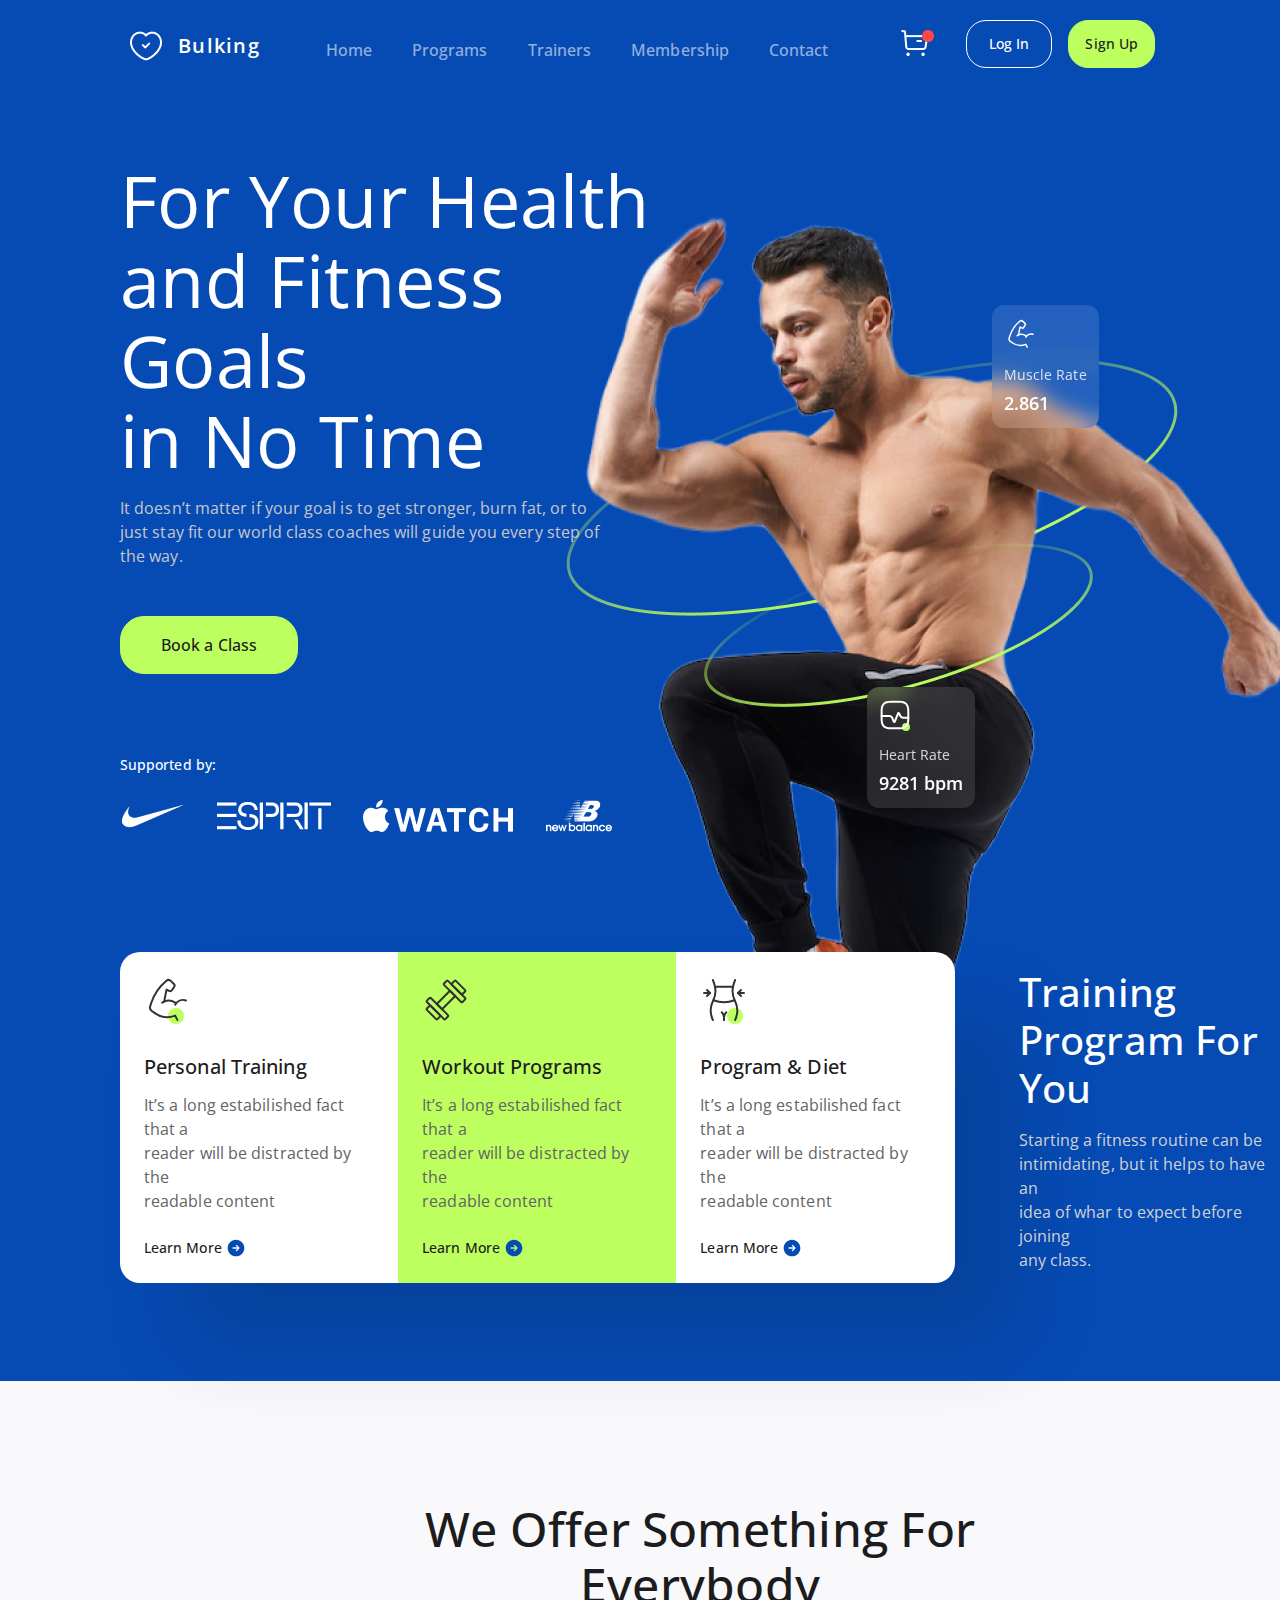
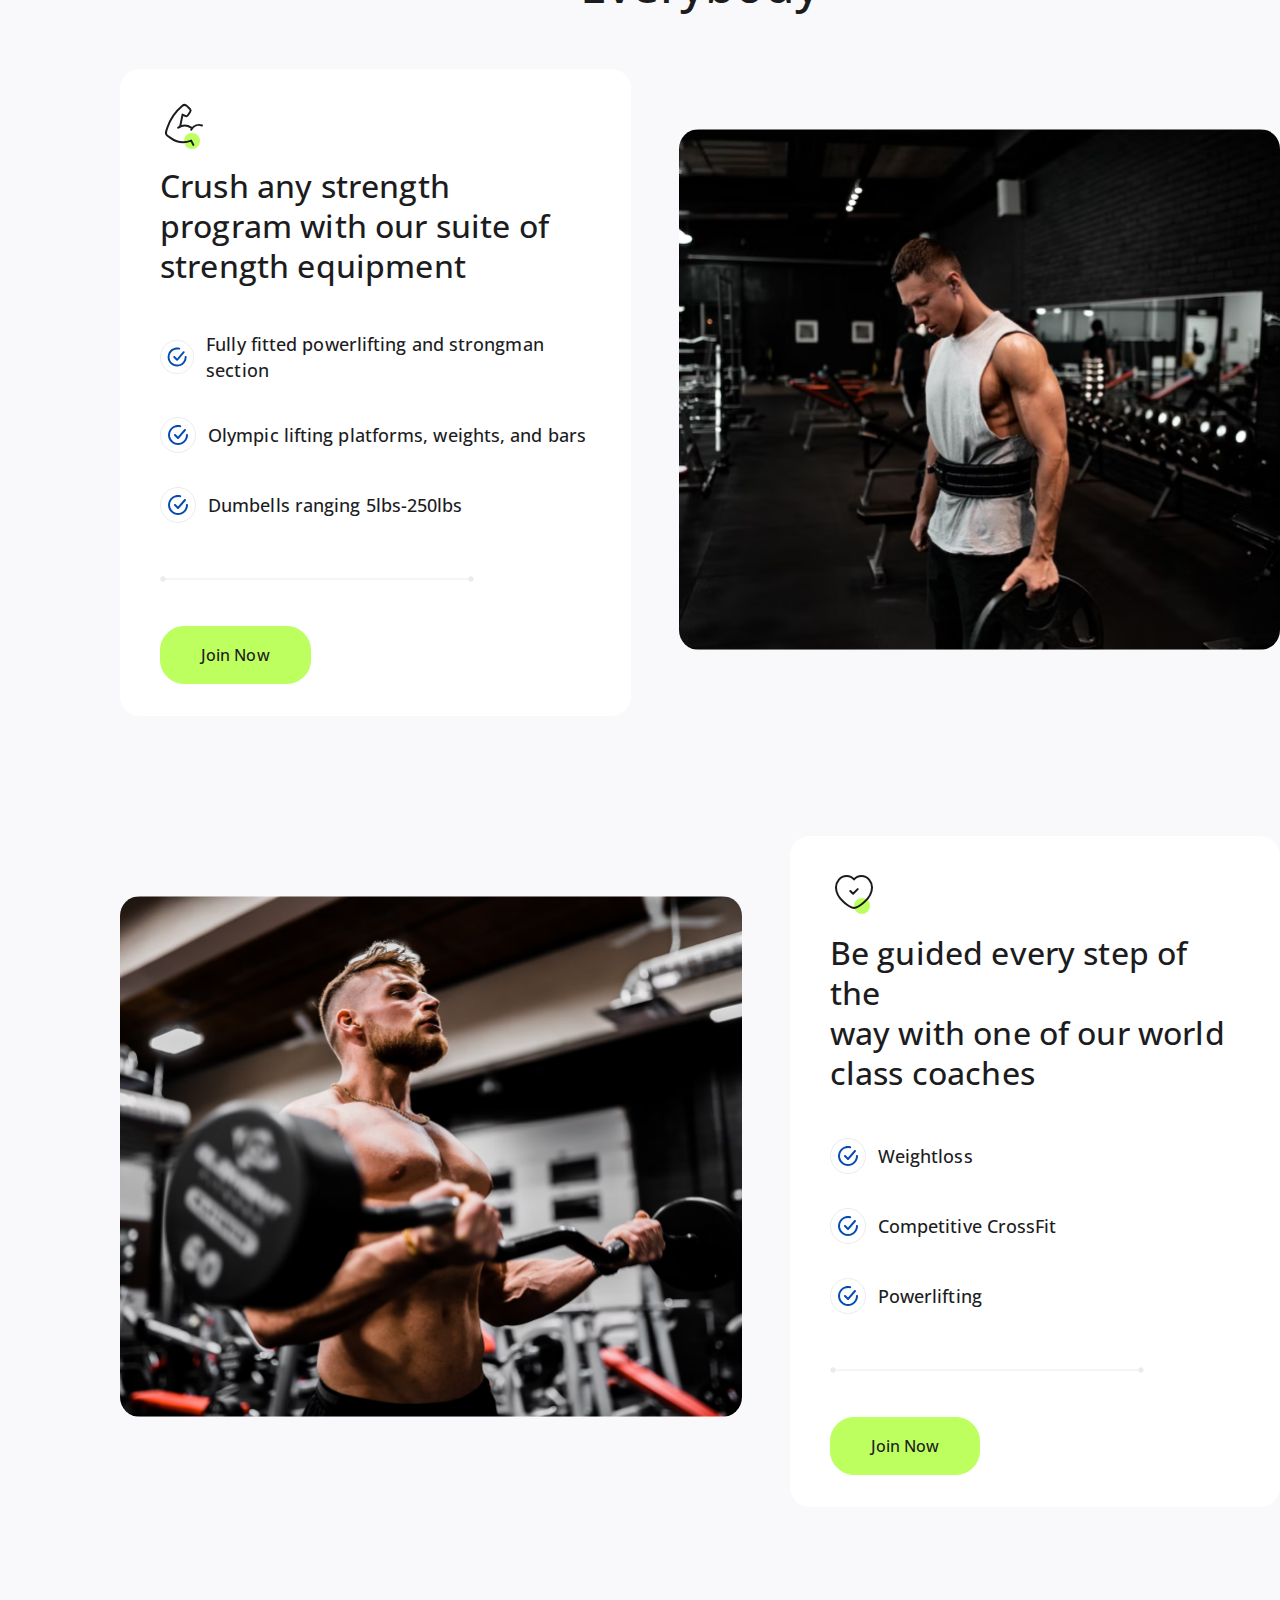
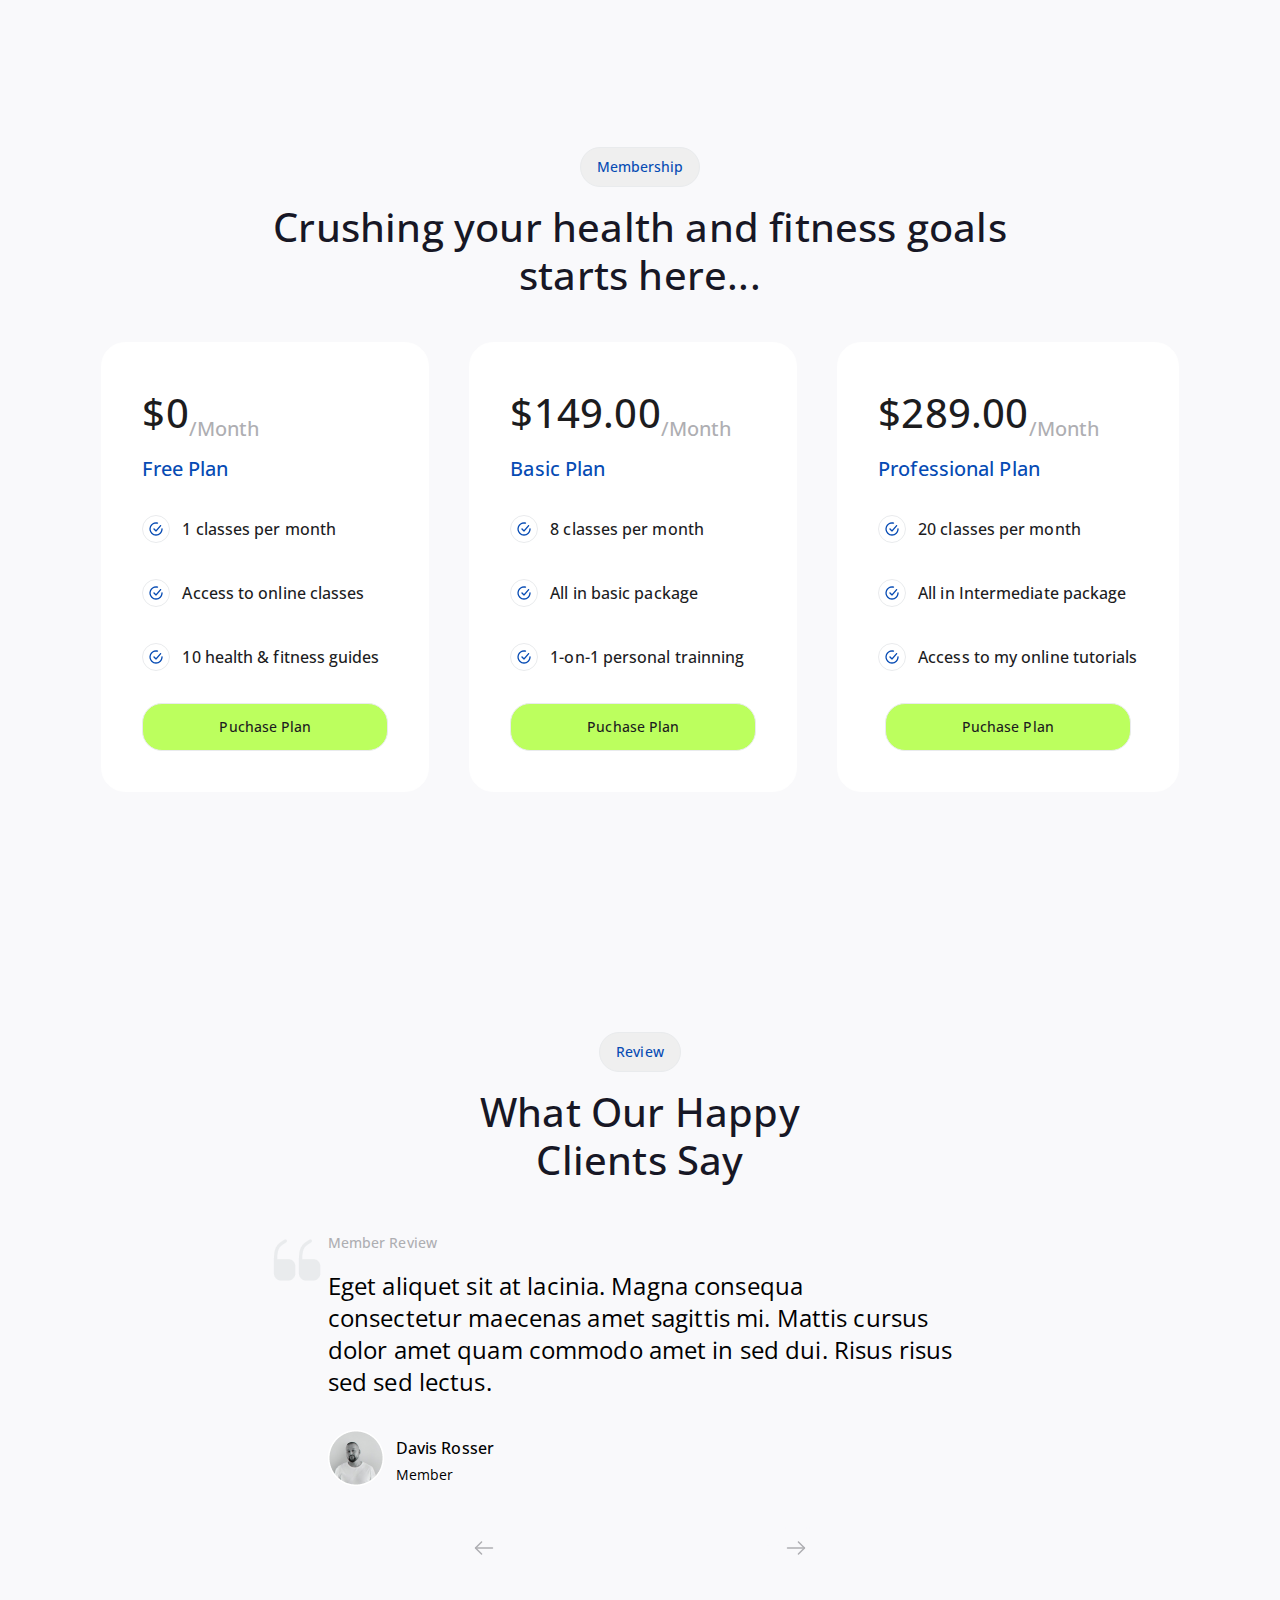
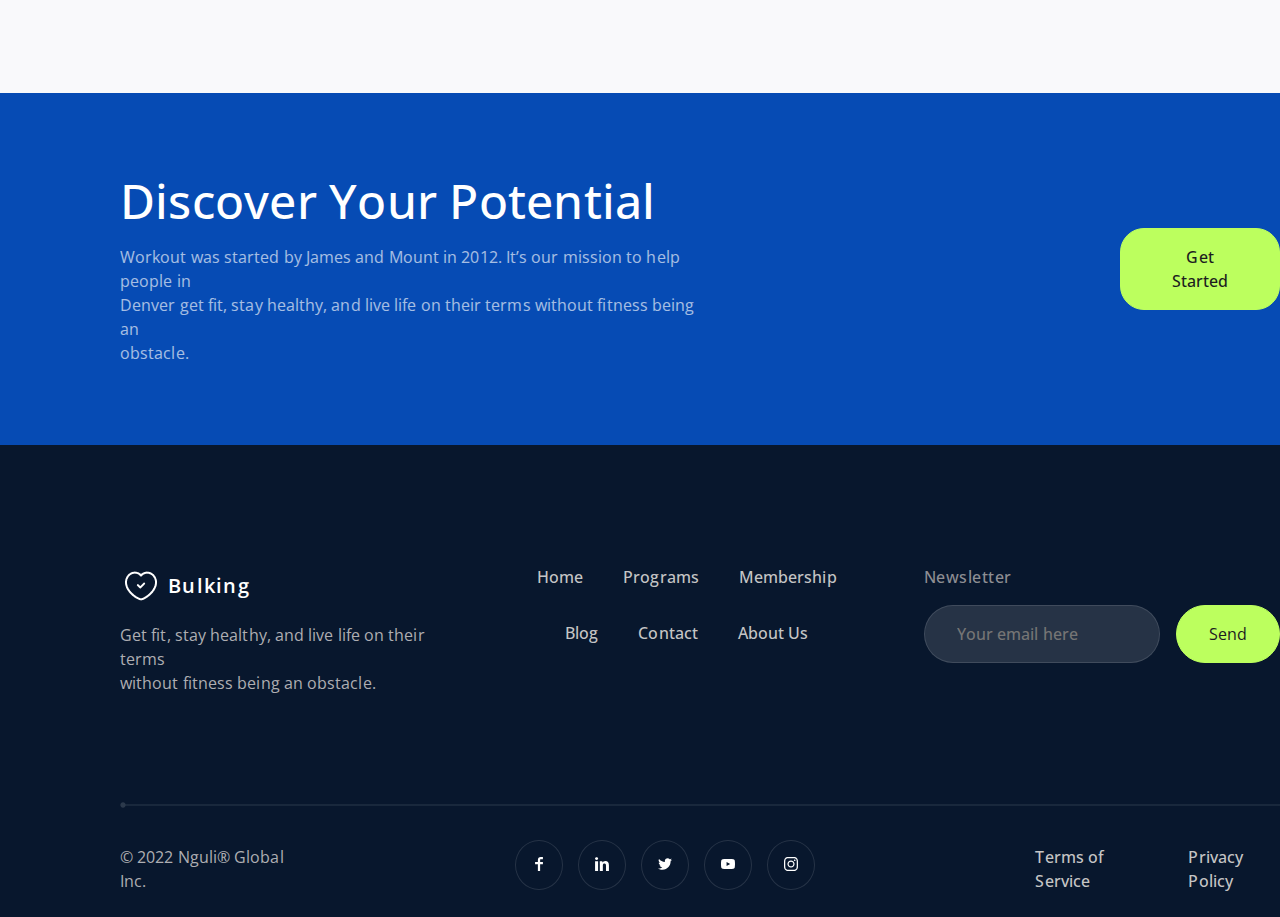
==== commit d96e65cc: "commit" ====
--- a/index.html
+++ b/index.html
@@ -1217,7 +1217,170 @@
           </div>
         </div>
       </main>
-      <footer></footer>
+      <footer>
+        <div class="footer_item">
+          <div class="footer_logo">
+            <img src="./assets/image/header_logo.png" alt="" />
+            <span>Bulking</span>
+          </div>
+          <div class="footer_item_text">
+            <p>
+              Get fit, stay healthy, and live life on their terms <br />
+              without fitness being an obstacle.
+            </p>
+          </div>
+        </div>
+        <div class="footer_item">
+          <div class="footer_item_child">
+            <ul>
+              <li><a href="/">Home</a></li>
+              <li><a href="/">Programs</a></li>
+              <li><a href="/">Membership</a></li>
+            </ul>
+          </div>
+          <div class="footer_item_child">
+            <ul>
+              <li><a href="/">Blog</a></li>
+              <li><a href="/">Contact</a></li>
+              <li><a href="/">About Us</a></li>
+            </ul>
+          </div>
+        </div>
+        <div class="footer_item">
+          <span>Newsletter</span>
+          <div class="footer_item_btn">
+            <input
+              type="email"
+              name="email"
+              id="email"
+              placeholder="Your email here"
+            />
+            <button>Send</button>
+          </div>
+        </div>
+      </footer>
+      <div class="footer_icon">
+        <span>
+          <svg
+            width="1206"
+            height="6"
+            viewBox="0 0 1206 6"
+            fill="none"
+            xmlns="http://www.w3.org/2000/svg"
+          >
+            <path
+              opacity="0.16"
+              d="M0.333333 3C0.333333 4.47276 1.52724 5.66667 3 5.66667C4.47276 5.66667 5.66667 4.47276 5.66667 3C5.66667 1.52724 4.47276 0.333333 3 0.333333C1.52724 0.333333 0.333333 1.52724 0.333333 3ZM1200.33 3C1200.33 4.47276 1201.53 5.66667 1203 5.66667C1204.47 5.66667 1205.67 4.47276 1205.67 3C1205.67 1.52724 1204.47 0.333333 1203 0.333333C1201.53 0.333333 1200.33 1.52724 1200.33 3ZM3 3.5H1203V2.5H3V3.5Z"
+              fill="#E9EBED"
+            />
+          </svg>
+        </span>
+        <div class="footer_icon_flex">
+          <div class="footer_icon_flex_row">
+            <span>© 2022 Nguli® Global Inc.</span>
+          </div>
+          <div class="footer_icon_flex_row">
+            <div class="footer_icon_flex_row_col">
+              <span>
+                <svg
+                  width="14"
+                  height="14"
+                  viewBox="0 0 14 14"
+                  fill="none"
+                  xmlns="http://www.w3.org/2000/svg"
+                >
+                  <path
+                    fill-rule="evenodd"
+                    clip-rule="evenodd"
+                    d="M10.9201 2.24H8.75008C8.47008 2.24 8.12008 2.31 8.12008 2.8V5.04H10.9201V7.28H8.12008V14H5.88008V7.28H3.08008V5.04H5.88008V3.08C5.88008 1.05 6.86008 0 8.75008 0H10.9201V2.24Z"
+                    fill="white"
+                  />
+                </svg>
+              </span>
+            </div>
+            <div class="footer_icon_flex_row_col">
+              <span>
+                <svg
+                  width="14"
+                  height="14"
+                  viewBox="0 0 14 14"
+                  fill="none"
+                  xmlns="http://www.w3.org/2000/svg"
+                >
+                  <path
+                    fill-rule="evenodd"
+                    clip-rule="evenodd"
+                    d="M3.08 13.9299H0.07V4.26989H3.08V13.9299ZM1.54 3.07989C0.63 3.07989 0 2.44989 0 1.60989C0 0.769893 0.63 0.139893 1.61 0.139893C2.59 0.139893 3.15 0.769893 3.15 1.60989C3.15 2.44989 2.59 3.07989 1.54 3.07989ZM14 13.9299H10.99V8.60989C10.99 7.34989 10.57 6.50989 9.45 6.50989C8.61 6.50989 8.12 7.06989 7.91 7.62989C7.84 7.83989 7.84 8.11989 7.84 8.39989V13.9299H4.83V7.34989C4.83 6.15989 4.76 5.17989 4.76 4.26989H7.35L7.49 5.59989H7.56C7.98 4.96989 8.89 4.05989 10.5 4.05989C12.46 4.05989 13.93 5.38989 13.93 8.18989V13.9299H14Z"
+                    fill="white"
+                  />
+                </svg>
+              </span>
+            </div>
+            <div class="footer_icon_flex_row_col">
+              <span>
+                <svg
+                  width="14"
+                  height="14"
+                  viewBox="0 0 14 14"
+                  fill="none"
+                  xmlns="http://www.w3.org/2000/svg"
+                >
+                  <path
+                    fill-rule="evenodd"
+                    clip-rule="evenodd"
+                    d="M12.6 4.13008V4.48008C12.6 8.26008 9.73 12.6701 4.41 12.6701C2.8 12.6701 1.26 12.1801 0 11.4101C0.21 11.4101 0.49 11.4801 0.7 11.4801C2.03 11.4801 3.29 10.9901 4.27 10.2201C3.01 10.2201 1.96 9.38008 1.61 8.26008C1.82 8.26008 1.96 8.33008 2.17 8.33008C2.45 8.33008 2.73 8.33008 2.94 8.26008C1.61 7.98008 0.7 6.86008 0.7 5.46008V5.39008C0.7 5.60008 1.47 5.74008 1.96 5.74008C1.19 5.25008 0.63 4.34008 0.63 3.36008C0.63 2.80008 0.77 2.31008 1.05 1.89008C2.45 3.64008 4.55 4.76008 7 4.90008C6.86 4.62008 6.79 4.41008 6.79 4.20008C6.79 2.59008 8.05 1.33008 9.66 1.33008C10.5 1.33008 11.2 1.68008 11.76 2.24008C12.39 2.10008 13.02 1.89008 13.58 1.54008C13.37 2.24008 12.88 2.80008 12.32 3.15008C12.88 3.08008 13.44 2.94008 14 2.73008C13.58 3.22008 13.16 3.71008 12.6 4.13008Z"
+                    fill="white"
+                  />
+                </svg>
+              </span>
+            </div>
+            <div class="footer_icon_flex_row_col">
+              <span>
+                <svg
+                  width="14"
+                  height="14"
+                  viewBox="0 0 14 14"
+                  fill="none"
+                  xmlns="http://www.w3.org/2000/svg"
+                >
+                  <path
+                    d="M13.707 3.60812C13.6279 3.31032 13.472 3.03851 13.255 2.81985C13.0379 2.60119 12.7672 2.44335 12.47 2.36212C11.379 2.06812 7 2.06812 7 2.06812C7 2.06812 2.622 2.06812 1.53 2.36212C1.23279 2.44357 0.962098 2.60146 0.74489 2.82007C0.527683 3.03868 0.371536 3.31038 0.292 3.60812C0 4.70712 0 7.00012 0 7.00012C0 7.00012 0 9.29312 0.292 10.3921C0.371321 10.6898 0.527412 10.9615 0.744666 11.18C0.96192 11.3985 1.23272 11.5561 1.53 11.6371C2.622 11.9321 7 11.9321 7 11.9321C7 11.9321 11.378 11.9321 12.469 11.6371C12.7663 11.5564 13.0372 11.3989 13.2543 11.1803C13.4714 10.9618 13.6272 10.69 13.706 10.3921C14 9.29312 14 7.00012 14 7.00012C14 7.00012 14 4.70712 13.707 3.60812ZM5.568 9.08212V4.91812L9.228 7.00012L5.568 9.08212Z"
+                    fill="white"
+                  />
+                </svg>
+              </span>
+            </div>
+            <div class="footer_icon_flex_row_col">
+              <span>
+                <svg
+                  width="14"
+                  height="14"
+                  viewBox="0 0 14 14"
+                  fill="none"
+                  xmlns="http://www.w3.org/2000/svg"
+                >
+                  <path
+                    fill-rule="evenodd"
+                    clip-rule="evenodd"
+                    d="M6.99995 1.26298C8.86795 1.26298 9.08995 1.26998 9.82795 1.30298C10.51 1.33498 10.881 1.44898 11.128 1.54498C11.454 1.67198 11.687 1.82298 11.932 2.06798C12.177 2.31298 12.328 2.54598 12.455 2.87298C12.551 3.11898 12.665 3.48998 12.696 4.17298C12.73 4.90998 12.736 5.13098 12.736 6.99998C12.736 8.86798 12.73 9.08998 12.696 9.82798C12.665 10.51 12.551 10.881 12.456 11.128C12.328 11.454 12.176 11.687 11.932 11.932C11.7061 12.1643 11.431 12.343 11.127 12.455C10.88 12.551 10.51 12.665 9.82695 12.696C9.08995 12.73 8.86895 12.736 6.99995 12.736C5.13095 12.736 4.90995 12.73 4.17195 12.696C3.48995 12.665 3.11995 12.551 2.87195 12.456C2.56817 12.3436 2.29344 12.1645 2.06795 11.932C1.83566 11.7061 1.65694 11.431 1.54495 11.127C1.44895 10.88 1.33495 10.51 1.30395 9.82698C1.26995 9.08998 1.26395 8.86798 1.26395 6.99998C1.26395 5.13098 1.26995 4.90998 1.30395 4.17198C1.33495 3.48998 1.44895 3.11998 1.54395 2.87198C1.67195 2.54598 1.82395 2.31298 2.06795 2.06798C2.31295 1.82298 2.54595 1.67198 2.87295 1.54498C3.11895 1.44898 3.48995 1.33498 4.17295 1.30398C4.90995 1.26998 5.13095 1.26398 6.99995 1.26398M6.99995 0.000976562C5.09995 0.000976562 4.86095 0.00897656 4.11495 0.0429766C3.36995 0.0779766 2.85995 0.196977 2.41595 0.369977C1.94884 0.54557 1.52566 0.820976 1.17595 1.17698C0.820313 1.52678 0.545254 1.94995 0.369953 2.41698C0.196953 2.85998 0.0779531 3.36998 0.0439531 4.11398C0.00995312 4.85998 0.00195312 5.09898 0.00195312 6.99998C0.00195312 8.89998 0.00995312 9.13898 0.0439531 9.88498C0.0779531 10.63 0.196953 11.139 0.369953 11.584C0.547953 12.044 0.787953 12.434 1.17695 12.824C1.56595 13.212 1.95595 13.452 2.41695 13.63C2.86095 13.803 3.36995 13.922 4.11495 13.956C4.86095 13.99 5.09895 13.998 6.99995 13.998C8.89995 13.998 9.13895 13.99 9.88495 13.956C10.63 13.922 11.139 13.803 11.584 13.63C12.0511 13.4544 12.4742 13.179 12.824 12.823C13.1796 12.4732 13.4547 12.05 13.63 11.583C13.803 11.139 13.922 10.63 13.956 9.88498C13.99 9.13898 13.998 8.89998 13.998 6.99998C13.998 5.09998 13.99 4.86098 13.956 4.11498C13.922 3.36998 13.803 2.86098 13.63 2.41598C13.4544 1.94886 13.179 1.52568 12.823 1.17598C12.4731 0.820337 12.05 0.545277 11.583 0.369977C11.14 0.196977 10.63 0.0779766 9.88595 0.0439766C9.13995 0.00997656 8.89995 0.00197656 6.99995 0.00197656"
+                    fill="white"
+                  />
+                  <path
+                    fill-rule="evenodd"
+                    clip-rule="evenodd"
+                    d="M7.00023 3.40705C6.0473 3.40705 5.13341 3.7856 4.45959 4.45941C3.78577 5.13323 3.40723 6.04713 3.40723 7.00005C3.40723 7.95297 3.78577 8.86687 4.45959 9.54068C5.13341 10.2145 6.0473 10.593 7.00023 10.593C7.95315 10.593 8.86704 10.2145 9.54086 9.54068C10.2147 8.86687 10.5932 7.95297 10.5932 7.00005C10.5932 6.04713 10.2147 5.13323 9.54086 4.45941C8.86704 3.7856 7.95315 3.40705 7.00023 3.40705ZM7.00023 9.33305C6.38148 9.33305 5.78807 9.08725 5.35055 8.64973C4.91302 8.21221 4.66723 7.6188 4.66723 7.00005C4.66723 6.3813 4.91302 5.78789 5.35055 5.35037C5.78807 4.91285 6.38148 4.66705 7.00023 4.66705C7.61898 4.66705 8.21238 4.91285 8.64991 5.35037C9.08743 5.78789 9.33323 6.3813 9.33323 7.00005C9.33323 7.6188 9.08743 8.21221 8.64991 8.64973C8.21238 9.08725 7.61898 9.33305 7.00023 9.33305ZM11.5752 3.26505C11.5752 3.48783 11.4867 3.70149 11.3292 3.85902C11.1717 4.01655 10.958 4.10505 10.7352 4.10505C10.5124 4.10505 10.2988 4.01655 10.1413 3.85902C9.98373 3.70149 9.89523 3.48783 9.89523 3.26505C9.89523 3.04227 9.98373 2.82861 10.1413 2.67108C10.2988 2.51355 10.5124 2.42505 10.7352 2.42505C10.958 2.42505 11.1717 2.51355 11.3292 2.67108C11.4867 2.82861 11.5752 3.04227 11.5752 3.26505Z"
+                    fill="white"
+                  />
+                </svg>
+              </span>
+            </div>
+          </div>
+          <div class="footer_icon_flex_row">
+            <span> <a href="/">Terms of Service</a> </span>
+            <span> <a href="/">Privacy Policy</a> </span>
+          </div>
+        </div>
+      </div>
     </div>
     <script src="./assets/js/script.js"></script>
   </body>
--- a/assets/css/style.css
+++ b/assets/css/style.css
@@ -896,6 +896,187 @@
   color: #ffffff;
   border: 1px solid #ffffff;
 }
+* body .container footer {
+  background: #08172d;
+  display: flex;
+  padding-top: 120px;
+  padding-left: 120px;
+  gap: 87px;
+}
+* body .container footer .footer_item:nth-of-type(1) .footer_logo {
+  display: flex;
+  align-items: center;
+  gap: 6px;
+}
+* body .container footer .footer_item:nth-of-type(1) .footer_logo span {
+  font-family: "Open Sans";
+  font-style: normal;
+  font-weight: 600;
+  font-size: 20px;
+  line-height: 24px;
+  letter-spacing: 0.065em;
+  color: #ffffff;
+}
+* body .container footer .footer_item:nth-of-type(1) .footer_item_text p {
+  font-family: "Open Sans";
+  font-style: normal;
+  font-weight: 400;
+  font-size: 16px;
+  line-height: 24px;
+  letter-spacing: 0.005em;
+  color: #aeaeb2;
+  padding-top: 16px;
+}
+* body .container footer .footer_item:nth-of-type(2) .footer_item_child ul {
+  display: flex;
+  gap: 40px;
+}
+* body .container footer .footer_item:nth-of-type(2) .footer_item_child ul li {
+  list-style-type: none;
+}
+* body .container footer .footer_item:nth-of-type(2) .footer_item_child ul li a {
+  text-decoration: none;
+  font-family: "Open Sans";
+  font-style: normal;
+  font-weight: 500;
+  font-size: 16px;
+  line-height: 24px;
+  letter-spacing: 0.005em;
+  color: #c5c5c5;
+  transition: all 0.4s;
+}
+* body .container footer .footer_item:nth-of-type(2) .footer_item_child ul li a:hover {
+  color: #bcff5e;
+}
+* body .container footer .footer_item:nth-of-type(2) .footer_item_child:nth-of-type(2) {
+  padding-top: 32px;
+  display: flex;
+  justify-content: center;
+}
+* body .container footer .footer_item:nth-of-type(3) span {
+  font-family: "Open Sans";
+  font-style: normal;
+  font-weight: 500;
+  font-size: 16px;
+  line-height: 24px;
+  display: flex;
+  align-items: center;
+  letter-spacing: 0.5px;
+  color: #8e8e93;
+}
+* body .container footer .footer_item:nth-of-type(3) .footer_item_btn {
+  display: flex;
+  gap: 16px;
+  padding-top: 16px;
+}
+* body .container footer .footer_item:nth-of-type(3) .footer_item_btn button {
+  font-family: "Open Sans";
+  font-style: normal;
+  font-weight: 400;
+  font-size: 16px;
+  line-height: 24px;
+  letter-spacing: 0.005em;
+  color: #1c1c1e;
+  padding: 16px 32px;
+  background: #bcff5e;
+  border-radius: 32px;
+  border: 1px solid #bcff5e;
+  cursor: pointer;
+  transition: all 0.4s;
+}
+* body .container footer .footer_item:nth-of-type(3) .footer_item_btn button:hover {
+  background-color: #08172d;
+  color: #bcff5e;
+  border: 1px solid #bcff5e;
+}
+* body .container footer .footer_item:nth-of-type(3) .footer_item_btn input {
+  font-family: "Open Sans";
+  font-style: normal;
+  font-weight: 500;
+  font-size: 16px;
+  line-height: 24px;
+  letter-spacing: 0.005em;
+  color: #cbcbcb;
+  background: rgba(255, 255, 255, 0.12);
+  border-radius: 32px;
+  border: 1px solid rgba(255, 255, 255, 0.12);
+  cursor: pointer;
+  padding-left: 32px;
+  transition: all 0.4s;
+  outline: #bcff5e;
+}
+* body .container footer .footer_item:nth-of-type(3) .footer_item_btn input:hover {
+  background-color: transparent;
+  color: #bcff5e;
+}
+* body .container .footer_icon {
+  padding-bottom: 24px;
+  background: #08172d;
+  padding-left: 120px;
+  padding-top: 96px;
+}
+* body .container .footer_icon .footer_icon_flex {
+  display: flex;
+  gap: 220px;
+}
+* body .container .footer_icon .footer_icon_flex .footer_icon_flex_row:nth-of-type(1) span {
+  font-family: "Open Sans";
+  font-style: normal;
+  font-weight: 400;
+  font-size: 16px;
+  line-height: 24px;
+  letter-spacing: 0.005em;
+  color: #aeaeb2;
+  padding-top: 32px;
+  display: flex;
+  align-items: center;
+}
+* body .container .footer_icon .footer_icon_flex .footer_icon_flex_row:nth-of-type(2) {
+  display: flex;
+  gap: 15px;
+  padding-top: 24px;
+  align-items: center;
+}
+* body .container .footer_icon .footer_icon_flex .footer_icon_flex_row:nth-of-type(2) .footer_icon_flex_row_col {
+  cursor: pointer;
+  display: flex;
+  justify-content: center;
+  align-items: center;
+  border-radius: 50%;
+  transition: all 0.4s;
+}
+* body .container .footer_icon .footer_icon_flex .footer_icon_flex_row:nth-of-type(2) .footer_icon_flex_row_col span {
+  padding: 13px 16px;
+  border: 1px solid rgba(255, 255, 255, 0.12);
+  border-radius: 50%;
+  transition: all 0.4s;
+}
+* body .container .footer_icon .footer_icon_flex .footer_icon_flex_row:nth-of-type(2) .footer_icon_flex_row_col:hover {
+  background-color: #fff;
+  border: 1px solid #fff;
+}
+* body .container .footer_icon .footer_icon_flex .footer_icon_flex_row:nth-of-type(2) .footer_icon_flex_row_col:hover span svg path {
+  fill: #08172d;
+}
+* body .container .footer_icon .footer_icon_flex .footer_icon_flex_row:nth-of-type(3) {
+  display: flex;
+  gap: 40px;
+  padding-top: 32px;
+}
+* body .container .footer_icon .footer_icon_flex .footer_icon_flex_row:nth-of-type(3) span a {
+  text-decoration: none;
+  font-family: "Open Sans";
+  font-style: normal;
+  font-weight: 500;
+  font-size: 16px;
+  line-height: 24px;
+  letter-spacing: 0.005em;
+  color: #c5c5c5;
+  transition: all 0.4s;
+}
+* body .container .footer_icon .footer_icon_flex .footer_icon_flex_row:nth-of-type(3) span a:hover {
+  color: #bcff5e;
+}
 @media screen and (min-width: 1440px) {
   * body .container {
     width: 1440px;
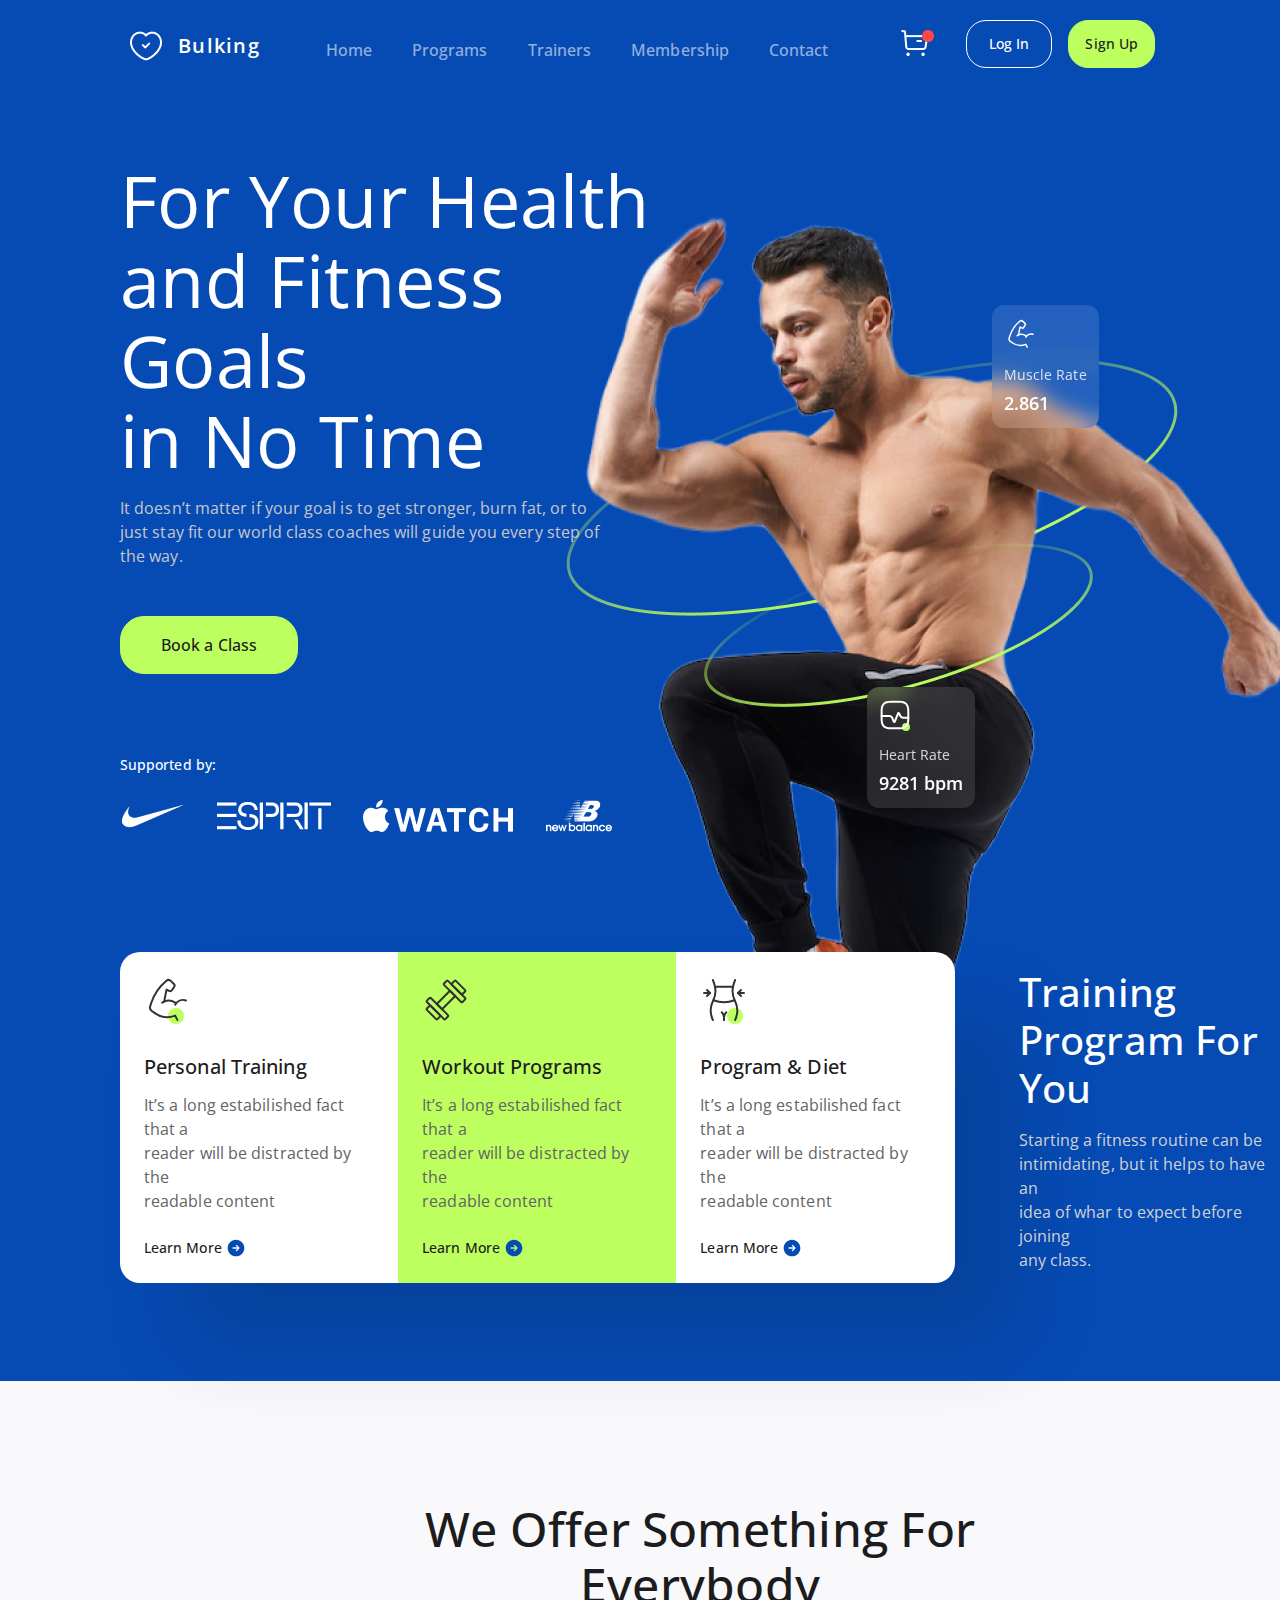
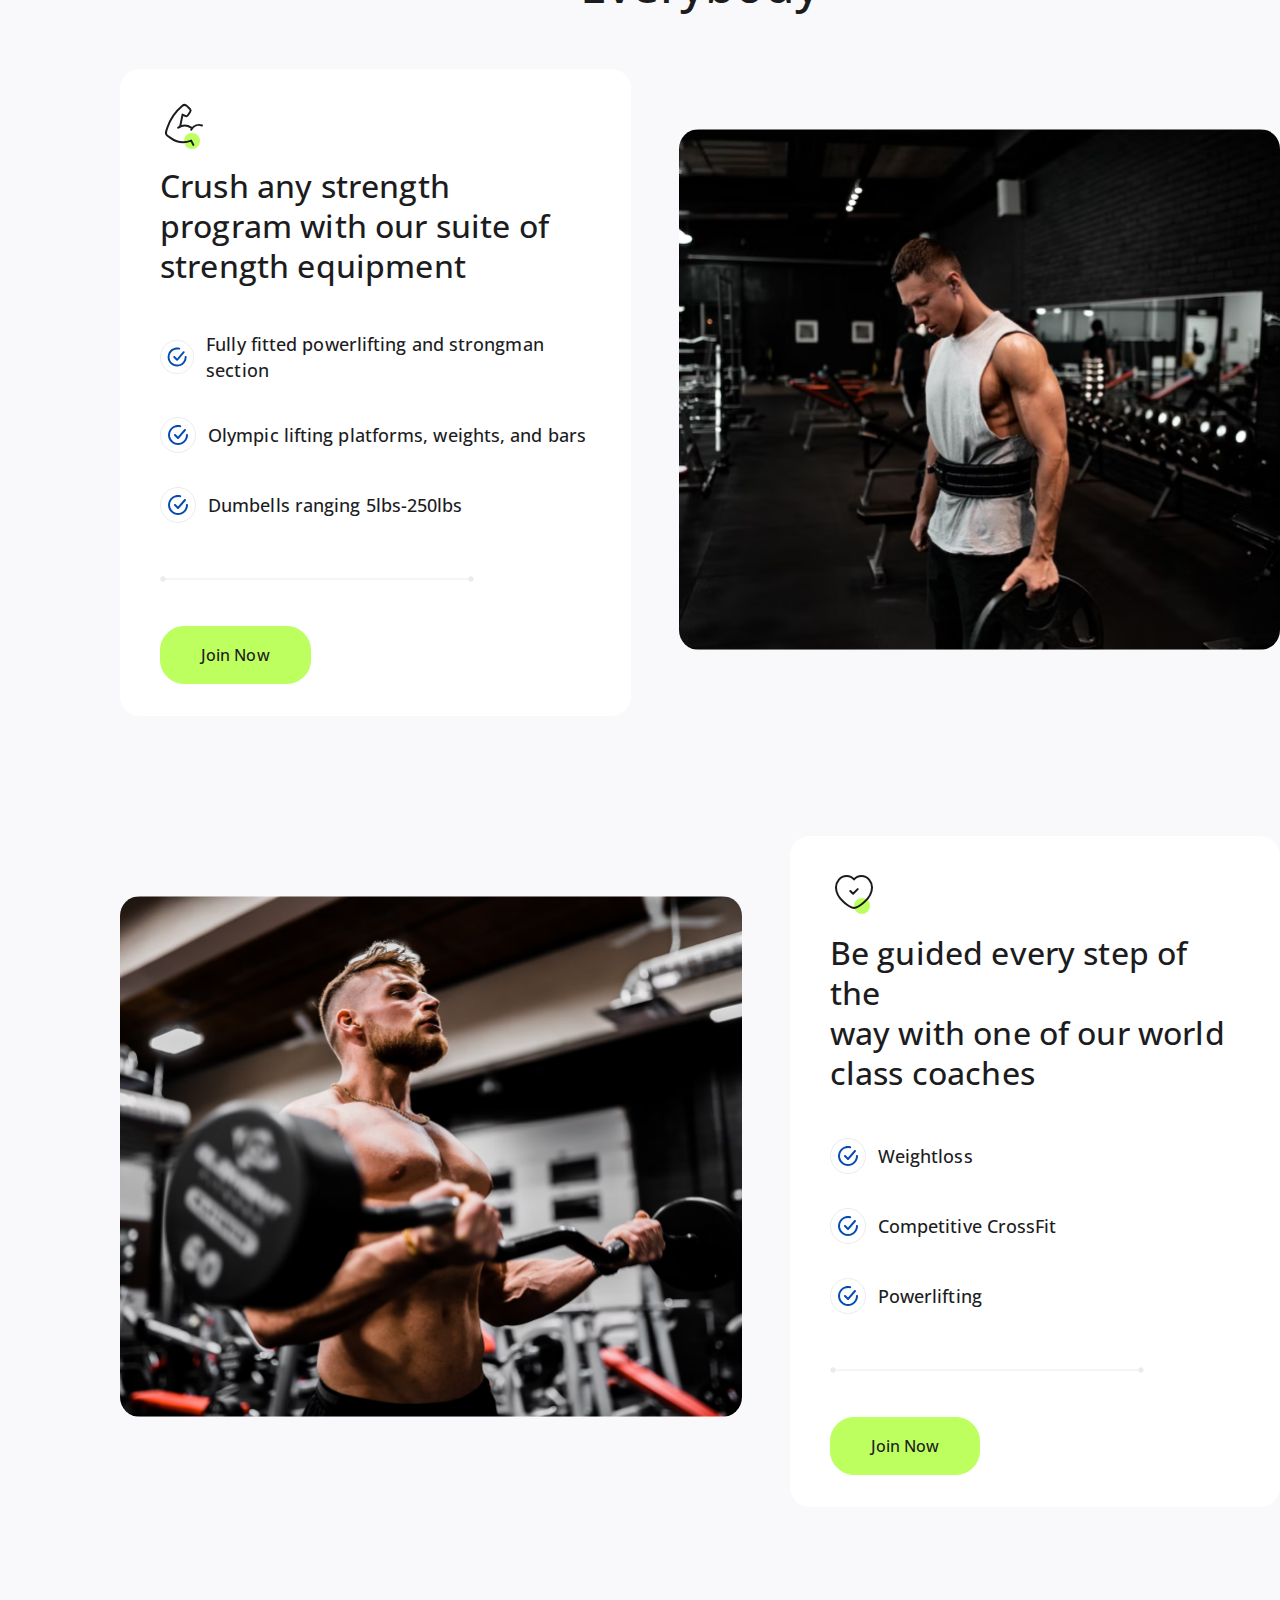
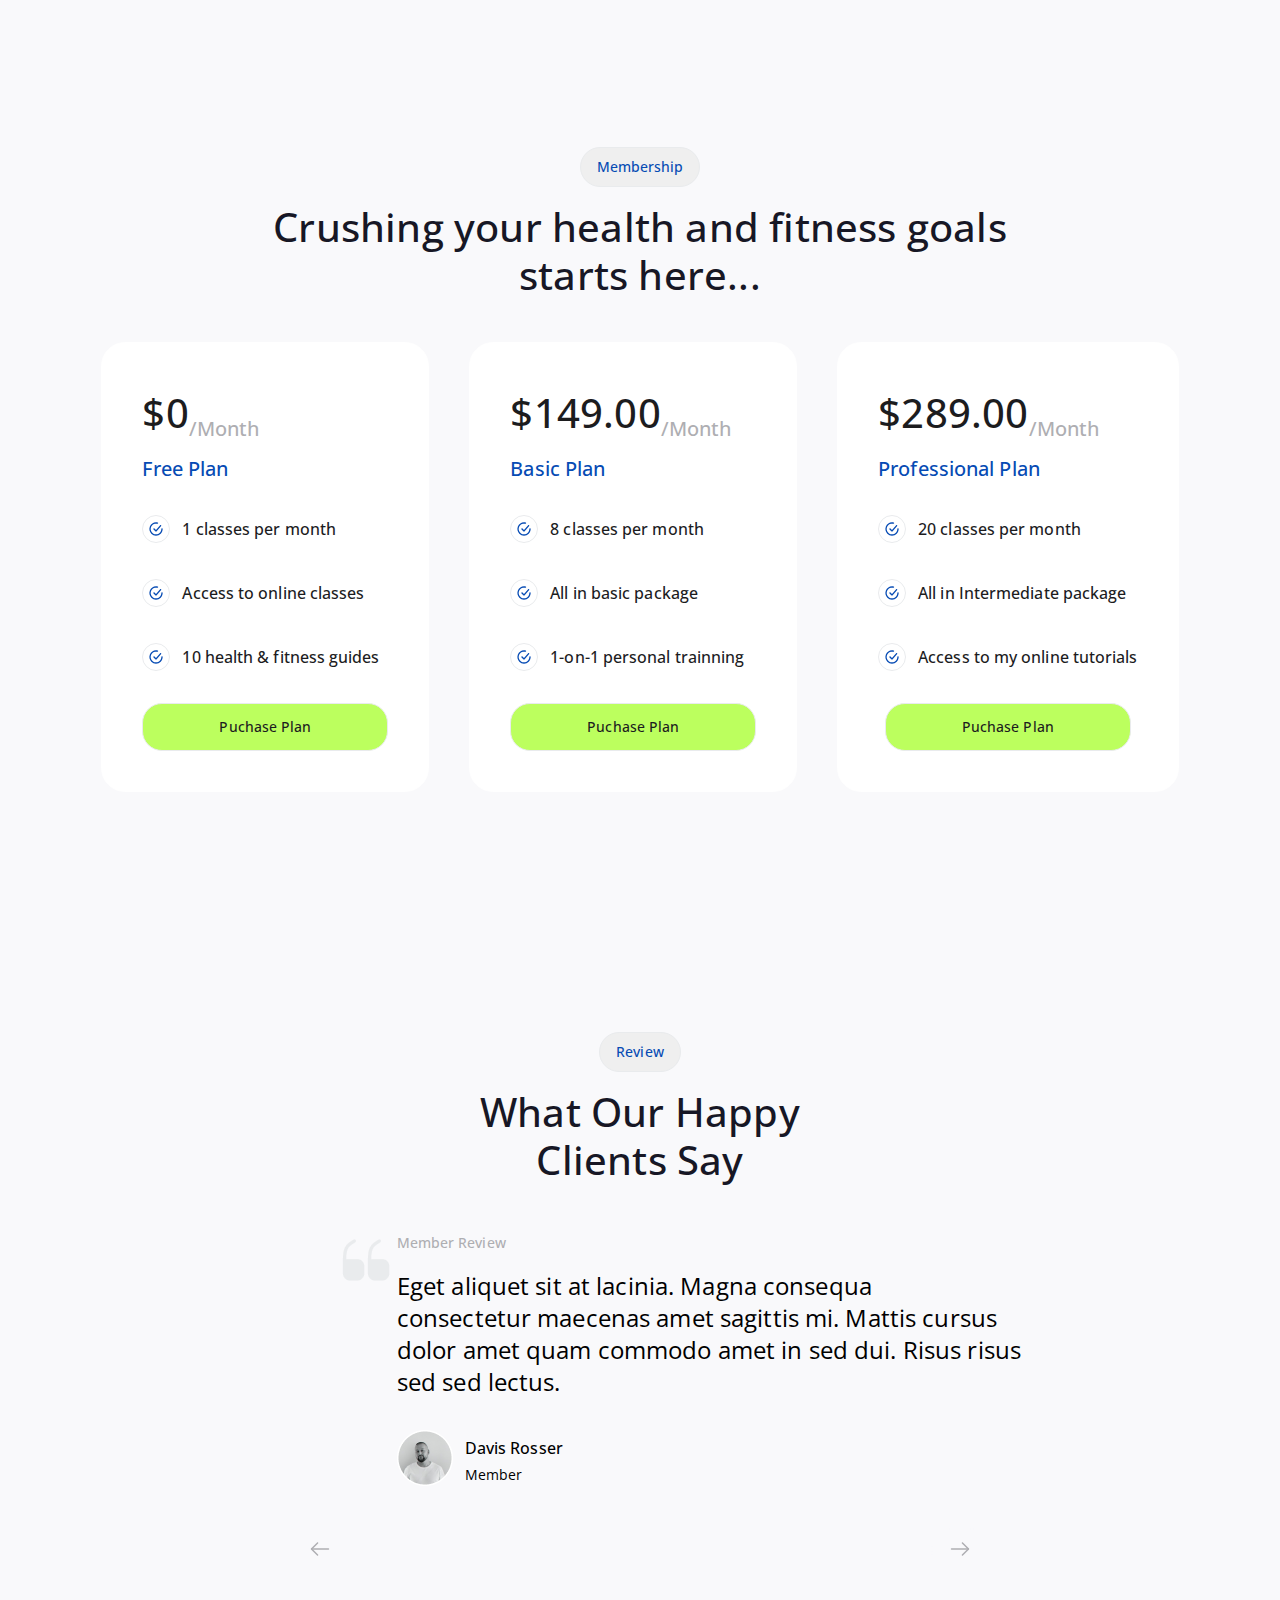
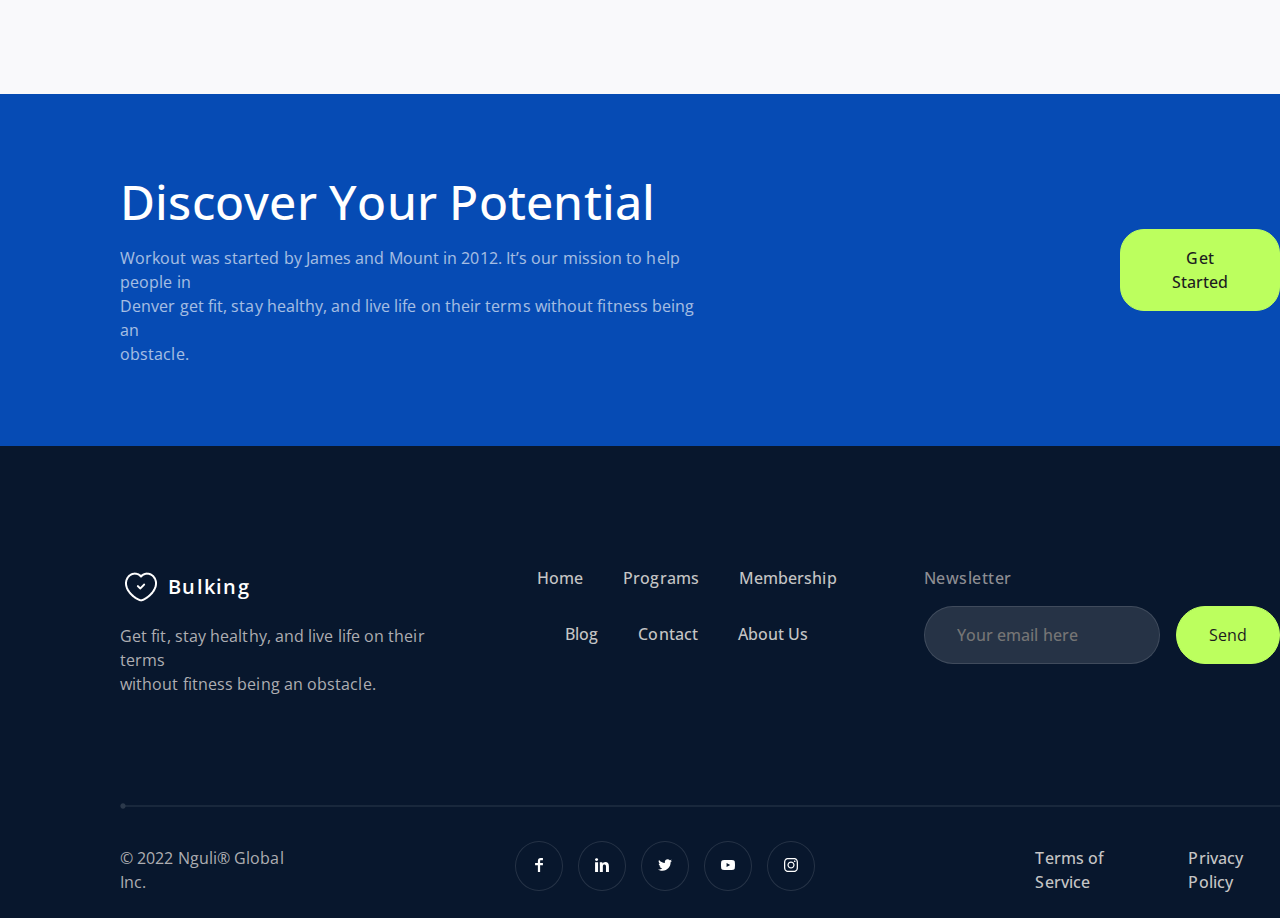
==== commit 9b96c28f: "commit" ====
--- a/index.html
+++ b/index.html
@@ -1140,7 +1140,7 @@
             Clients Say
           </h2>
           <div class="section_five_carousel">
-            <div class="section_five_carousel_item">
+            <div class="section_five_carousel_item opacity">
               <h4>Member Review</h4>
               <p>
                 Eget aliquet sit at lacinia. Magna consequa <br />
@@ -1160,45 +1160,85 @@
                   <h6>Member</h6>
                 </div>
               </div>
-              <div class="section_five_carousel_item_btn">
-                <button>
-                  <svg
-                    width="24"
-                    height="24"
-                    viewBox="0 0 24 24"
-                    fill="none"
-                    xmlns="http://www.w3.org/2000/svg"
-                  >
-                    <path
-                      d="M9.57043 18.8201C9.38043 18.8201 9.19043 18.7501 9.04043 18.6001L2.97043 12.5301C2.68043 12.2401 2.68043 11.7601 2.97043 11.4701L9.04043 5.40012C9.33043 5.11012 9.81043 5.11012 10.1004 5.40012C10.3904 5.69012 10.3904 6.17012 10.1004 6.46012L4.56043 12.0001L10.1004 17.5401C10.3904 17.8301 10.3904 18.3101 10.1004 18.6001C9.96043 18.7501 9.76043 18.8201 9.57043 18.8201Z"
-                      fill="#AEAEB2"
-                    />
-                    <path
-                      d="M20.4999 12.75H3.66992C3.25992 12.75 2.91992 12.41 2.91992 12C2.91992 11.59 3.25992 11.25 3.66992 11.25H20.4999C20.9099 11.25 21.2499 11.59 21.2499 12C21.2499 12.41 20.9099 12.75 20.4999 12.75Z"
-                      fill="#AEAEB2"
-                    />
-                  </svg>
-                </button>
-                <button>
-                  <svg
-                    width="24"
-                    height="24"
-                    viewBox="0 0 24 24"
-                    fill="none"
-                    xmlns="http://www.w3.org/2000/svg"
-                  >
-                    <path
-                      d="M9.57043 18.8201C9.38043 18.8201 9.19043 18.7501 9.04043 18.6001L2.97043 12.5301C2.68043 12.2401 2.68043 11.7601 2.97043 11.4701L9.04043 5.40012C9.33043 5.11012 9.81043 5.11012 10.1004 5.40012C10.3904 5.69012 10.3904 6.17012 10.1004 6.46012L4.56043 12.0001L10.1004 17.5401C10.3904 17.8301 10.3904 18.3101 10.1004 18.6001C9.96043 18.7501 9.76043 18.8201 9.57043 18.8201Z"
-                      fill="#AEAEB2"
-                    />
-                    <path
-                      d="M20.4999 12.75H3.66992C3.25992 12.75 2.91992 12.41 2.91992 12C2.91992 11.59 3.25992 11.25 3.66992 11.25H20.4999C20.9099 11.25 21.2499 11.59 21.2499 12C21.2499 12.41 20.9099 12.75 20.4999 12.75Z"
-                      fill="#AEAEB2"
-                    />
-                  </svg>
-                </button>
+            </div>
+            <div class="section_five_carousel_item">
+              <h4>Member Review</h4>
+              <p>
+                Workout was started by James and Mount in 2012. <br />
+                It’s our mission to help people in Denver get fit, stay healthy,
+                <br />
+                and live life on their terms without fitness <br />
+                being an obstacle.
+              </p>
+              <div class="section_five_carousel_item_row">
+                <div class="section_five_carousel_item_row_col">
+                  <img src="./assets/image/member.png" alt="" />
+                </div>
+                <div class="section_five_carousel_item_row_col">
+                  <h5>Jakob Curtis</h5>
+                  <h6>Founder & Owners</h6>
+                </div>
               </div>
             </div>
+            <div class="section_five_carousel_item">
+              <h4>Member Review</h4>
+              <p>
+                Cras tellus ac dui at sed. Suspendisse <br />
+                feugiat scelerisque et, viverra urna <br />
+                imperdiet non malesuada. Inol massa <br />
+                id tellus natoque augue in et.
+              </p>
+              <div class="section_five_carousel_item_row">
+                <div class="section_five_carousel_item_row_col">
+                  <img
+                    src="./assets/image/section_five_carousel_item_row_col.png"
+                    alt=""
+                  />
+                </div>
+                <div class="section_five_carousel_item_row_col">
+                  <h5>Marcus Levin</h5>
+                  <h6>Coach</h6>
+                </div>
+              </div>
+            </div>
+          </div>
+          <div class="section_five_carousel_item_btn">
+            <button class="section_five_carousel_item_btn_left">
+              <svg
+                width="24"
+                height="24"
+                viewBox="0 0 24 24"
+                fill="none"
+                xmlns="http://www.w3.org/2000/svg"
+              >
+                <path
+                  d="M9.57043 18.8201C9.38043 18.8201 9.19043 18.7501 9.04043 18.6001L2.97043 12.5301C2.68043 12.2401 2.68043 11.7601 2.97043 11.4701L9.04043 5.40012C9.33043 5.11012 9.81043 5.11012 10.1004 5.40012C10.3904 5.69012 10.3904 6.17012 10.1004 6.46012L4.56043 12.0001L10.1004 17.5401C10.3904 17.8301 10.3904 18.3101 10.1004 18.6001C9.96043 18.7501 9.76043 18.8201 9.57043 18.8201Z"
+                  fill="#AEAEB2"
+                />
+                <path
+                  d="M20.4999 12.75H3.66992C3.25992 12.75 2.91992 12.41 2.91992 12C2.91992 11.59 3.25992 11.25 3.66992 11.25H20.4999C20.9099 11.25 21.2499 11.59 21.2499 12C21.2499 12.41 20.9099 12.75 20.4999 12.75Z"
+                  fill="#AEAEB2"
+                />
+              </svg>
+            </button>
+            <button class="section_five_carousel_item_btn_right">
+              <svg
+                width="24"
+                height="24"
+                viewBox="0 0 24 24"
+                fill="none"
+                xmlns="http://www.w3.org/2000/svg"
+              >
+                <path
+                  d="M9.57043 18.8201C9.38043 18.8201 9.19043 18.7501 9.04043 18.6001L2.97043 12.5301C2.68043 12.2401 2.68043 11.7601 2.97043 11.4701L9.04043 5.40012C9.33043 5.11012 9.81043 5.11012 10.1004 5.40012C10.3904 5.69012 10.3904 6.17012 10.1004 6.46012L4.56043 12.0001L10.1004 17.5401C10.3904 17.8301 10.3904 18.3101 10.1004 18.6001C9.96043 18.7501 9.76043 18.8201 9.57043 18.8201Z"
+                  fill="#AEAEB2"
+                />
+                <path
+                  d="M20.4999 12.75H3.66992C3.25992 12.75 2.91992 12.41 2.91992 12C2.91992 11.59 3.25992 11.25 3.66992 11.25H20.4999C20.9099 11.25 21.2499 11.59 21.2499 12C21.2499 12.41 20.9099 12.75 20.4999 12.75Z"
+                  fill="#AEAEB2"
+                />
+              </svg>
+            </button>
           </div>
         </div>
         <div class="section_six">
--- a/assets/css/style.css
+++ b/assets/css/style.css
@@ -765,8 +765,20 @@
   padding-top: 16px;
 }
 * body .container main .section_five .section_five_carousel {
-  display: flex;
-  justify-content: center;
+  position: relative;
+  overflow: hidden;
+  width: 100%;
+  height: 308px;
+  margin: auto;
+}
+* body .container main .section_five .section_five_carousel .section_five_carousel_item {
+  margin: auto;
+  top: 0;
+  left: 31%;
+  transition: all 0.4s;
+  width: 100%;
+  position: absolute;
+  opacity: 0;
 }
 * body .container main .section_five .section_five_carousel .section_five_carousel_item h4 {
   font-family: "Open Sans";
@@ -826,21 +838,23 @@
   letter-spacing: 0.005em;
   color: #000000;
 }
-* body .container main .section_five .section_five_carousel .section_five_carousel_item .section_five_carousel_item_btn {
+* body .container main .section_five .section_five_carousel .opacity {
+  opacity: 1;
+}
+* body .container main .section_five .section_five_carousel_item_btn {
   padding-top: 36px;
   display: flex;
   align-items: center;
-  justify-content: space-around;
-}
-* body .container main .section_five .section_five_carousel .section_five_carousel_item .section_five_carousel_item_btn button {
+}
+* body .container main .section_five .section_five_carousel_item_btn button {
   background: #f9f9fb;
   border: 1px solid #f9f9fb;
   transition: all 0.4s;
 }
-* body .container main .section_five .section_five_carousel .section_five_carousel_item .section_five_carousel_item_btn button:hover svg path {
+* body .container main .section_five .section_five_carousel_item_btn button:hover svg path {
   fill: #1c1c1e;
 }
-* body .container main .section_five .section_five_carousel .section_five_carousel_item .section_five_carousel_item_btn button:nth-of-type(2) {
+* body .container main .section_five .section_five_carousel_item_btn button:nth-of-type(2) {
   transform: rotate(180deg);
 }
 * body .container main .section_six {
@@ -998,8 +1012,8 @@
   letter-spacing: 0.005em;
   color: #cbcbcb;
   background: rgba(255, 255, 255, 0.12);
+  border: 1px solid rgba(255, 255, 255, 0.12);
   border-radius: 32px;
-  border: 1px solid rgba(255, 255, 255, 0.12);
   cursor: pointer;
   padding-left: 32px;
   transition: all 0.4s;
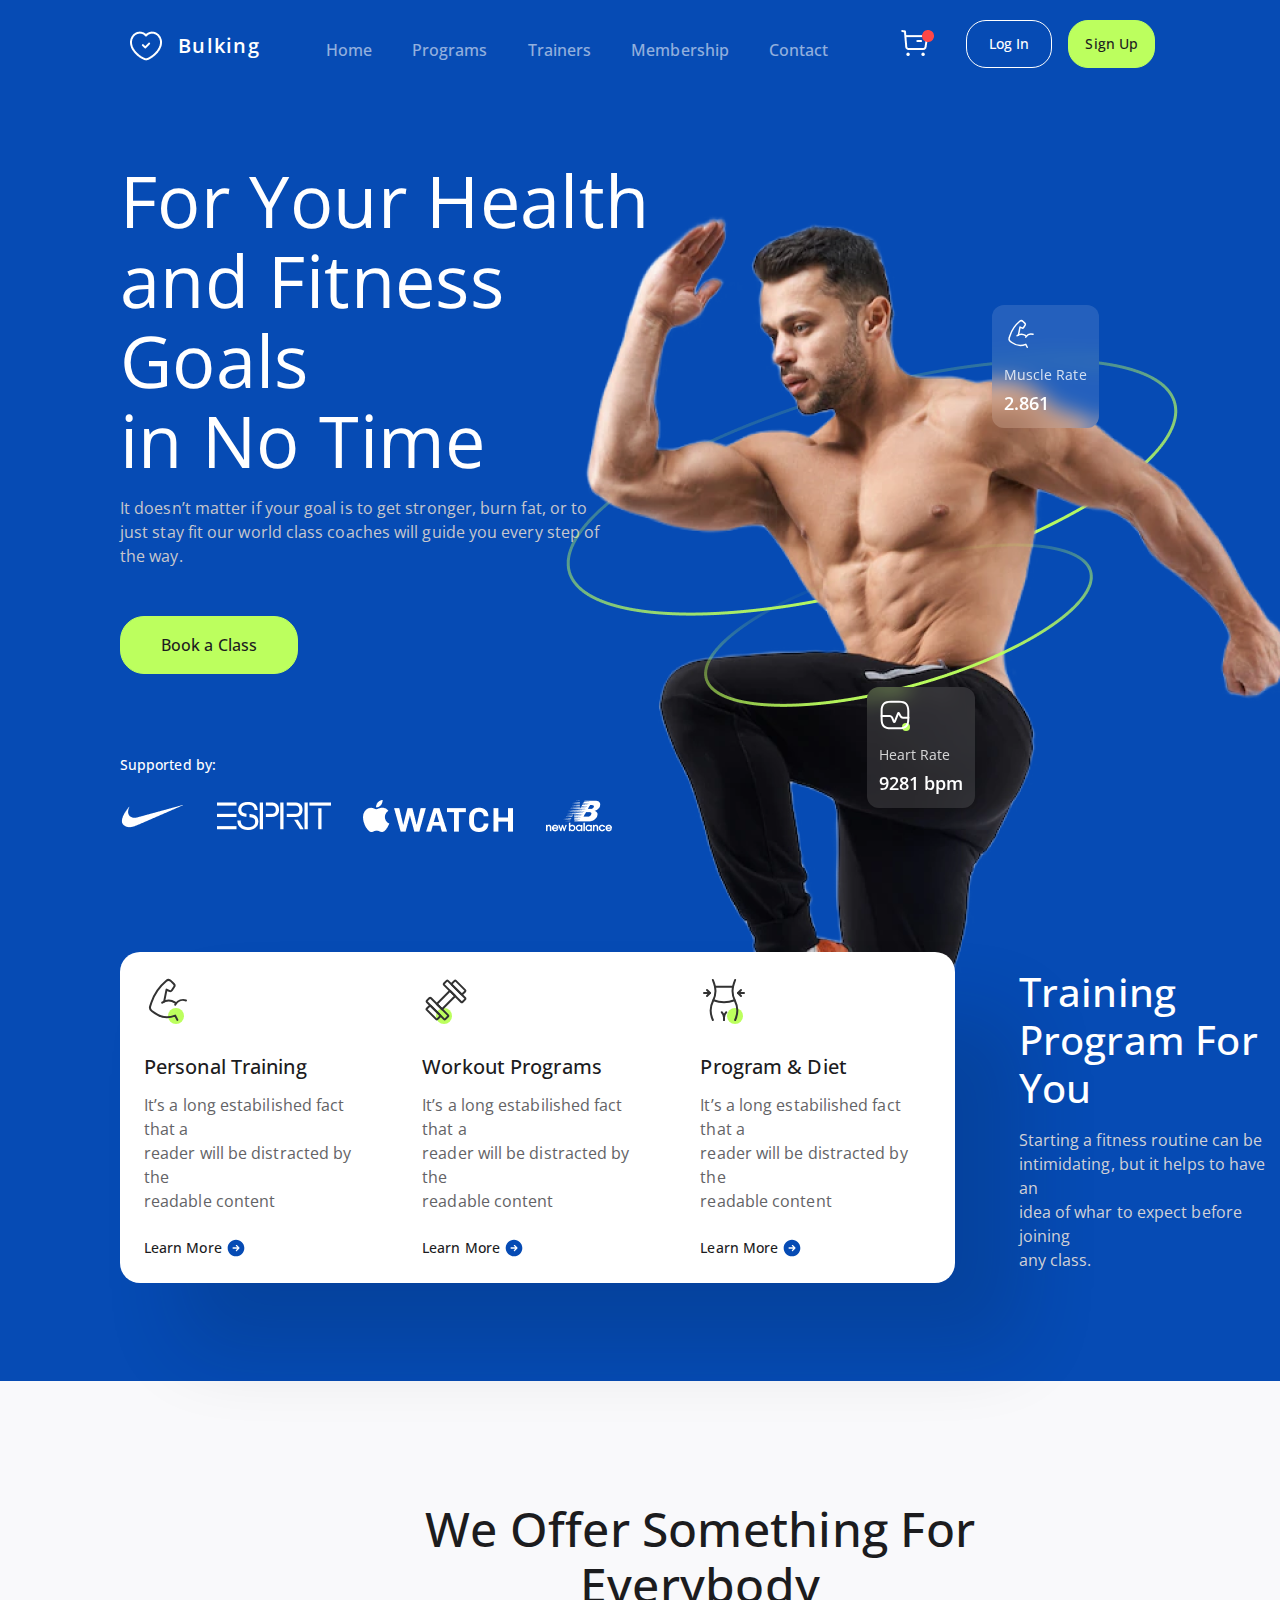
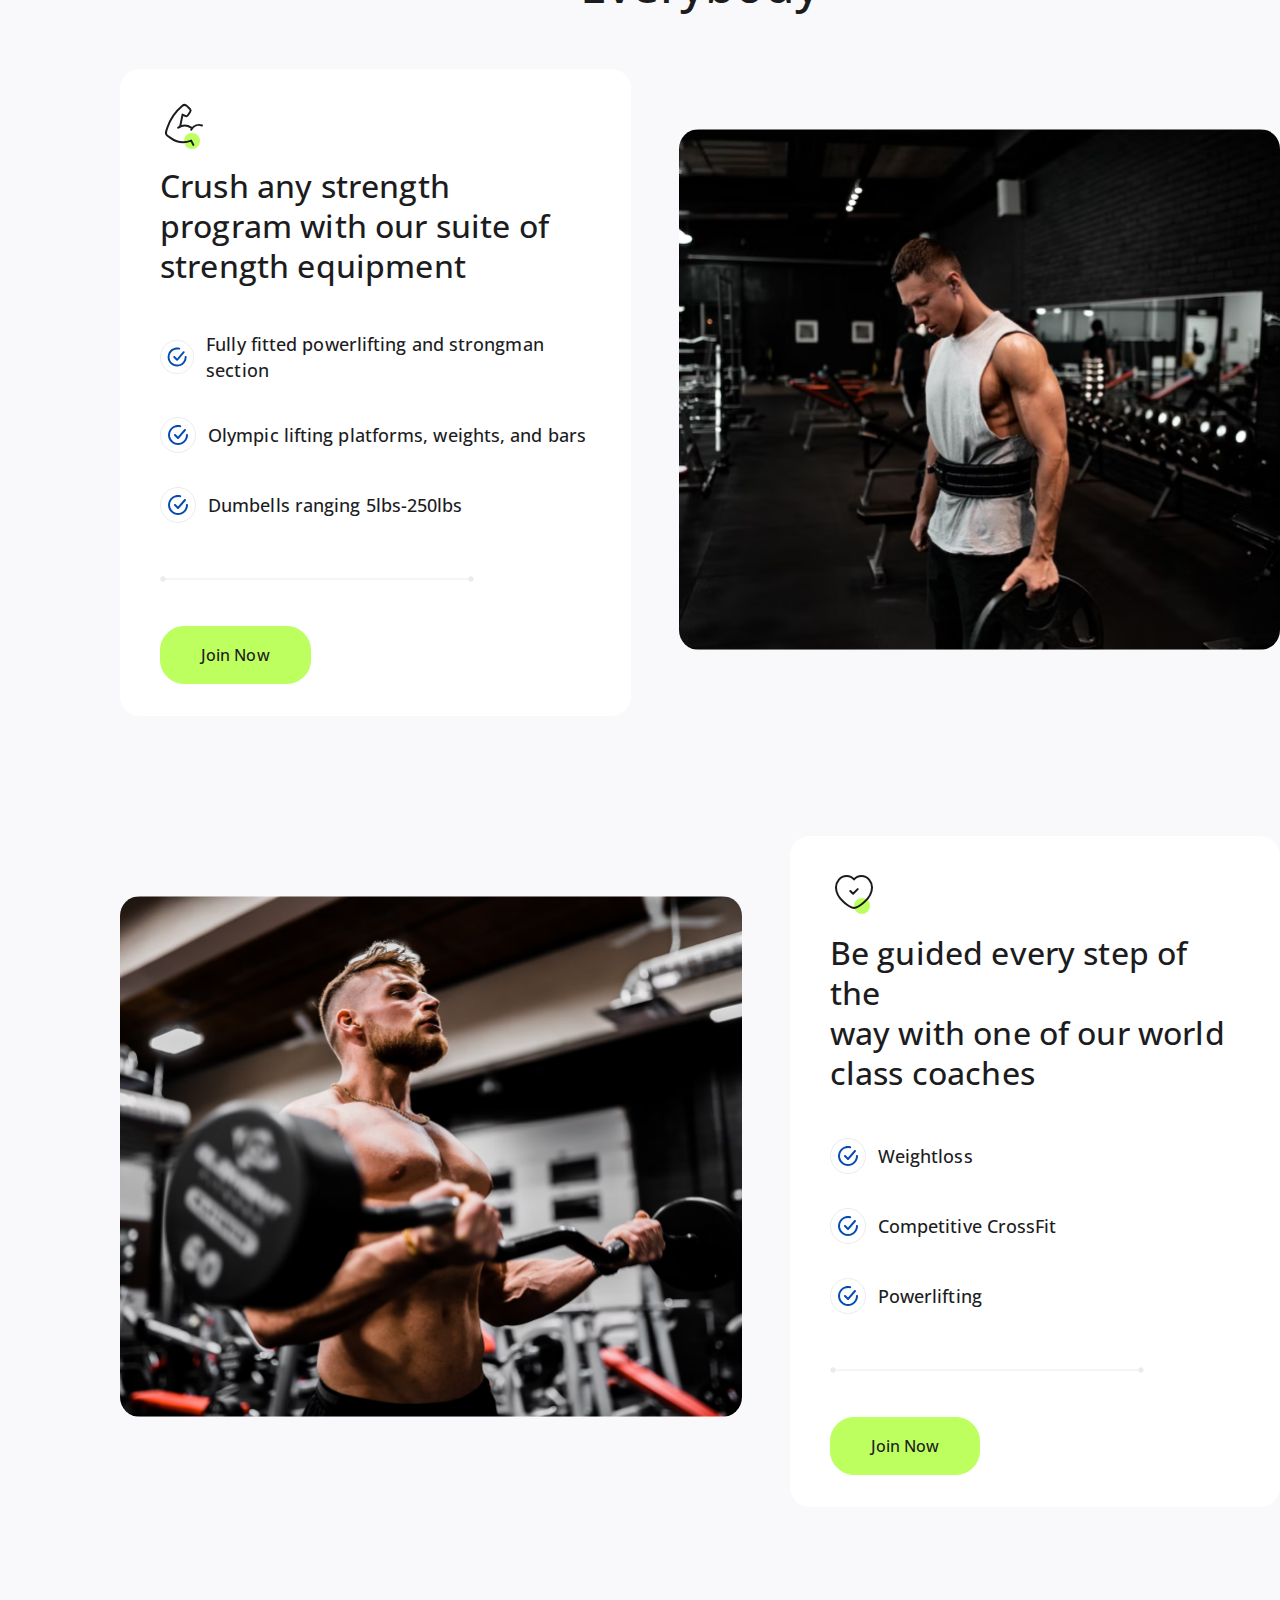
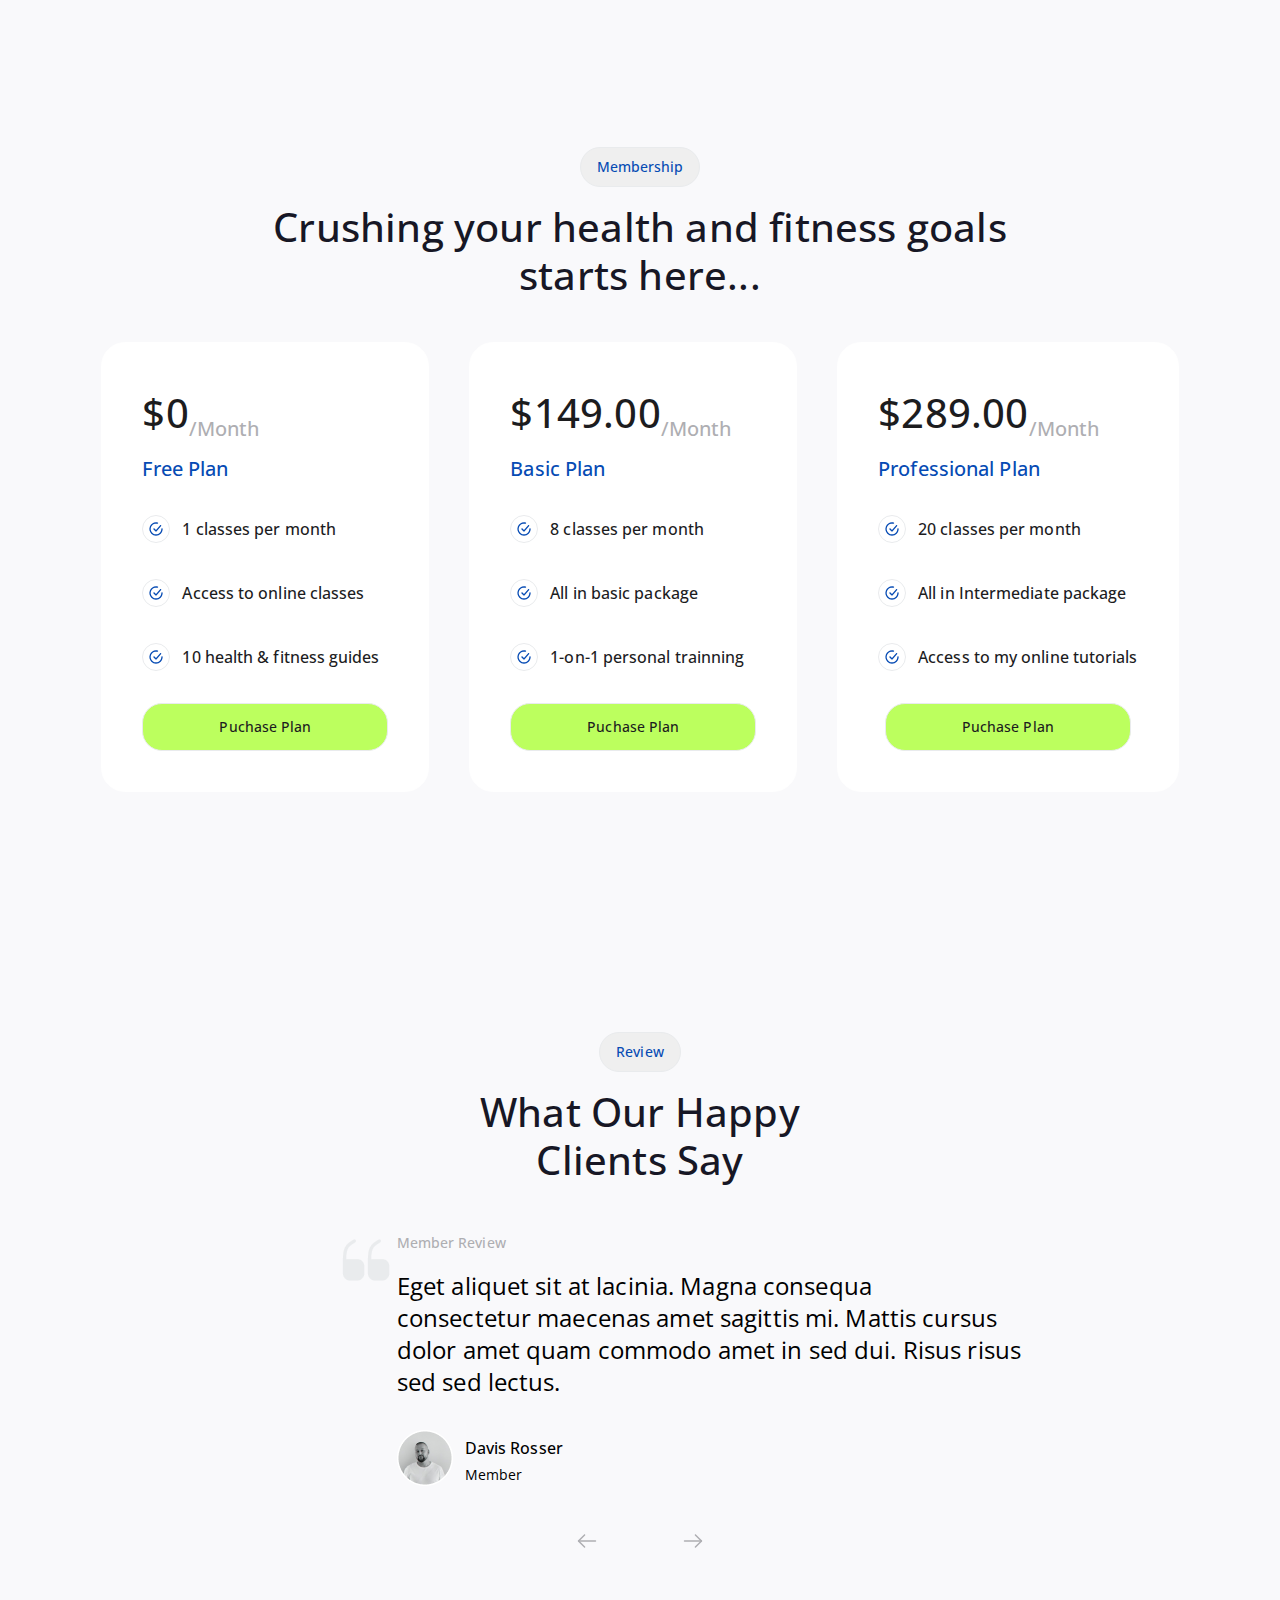
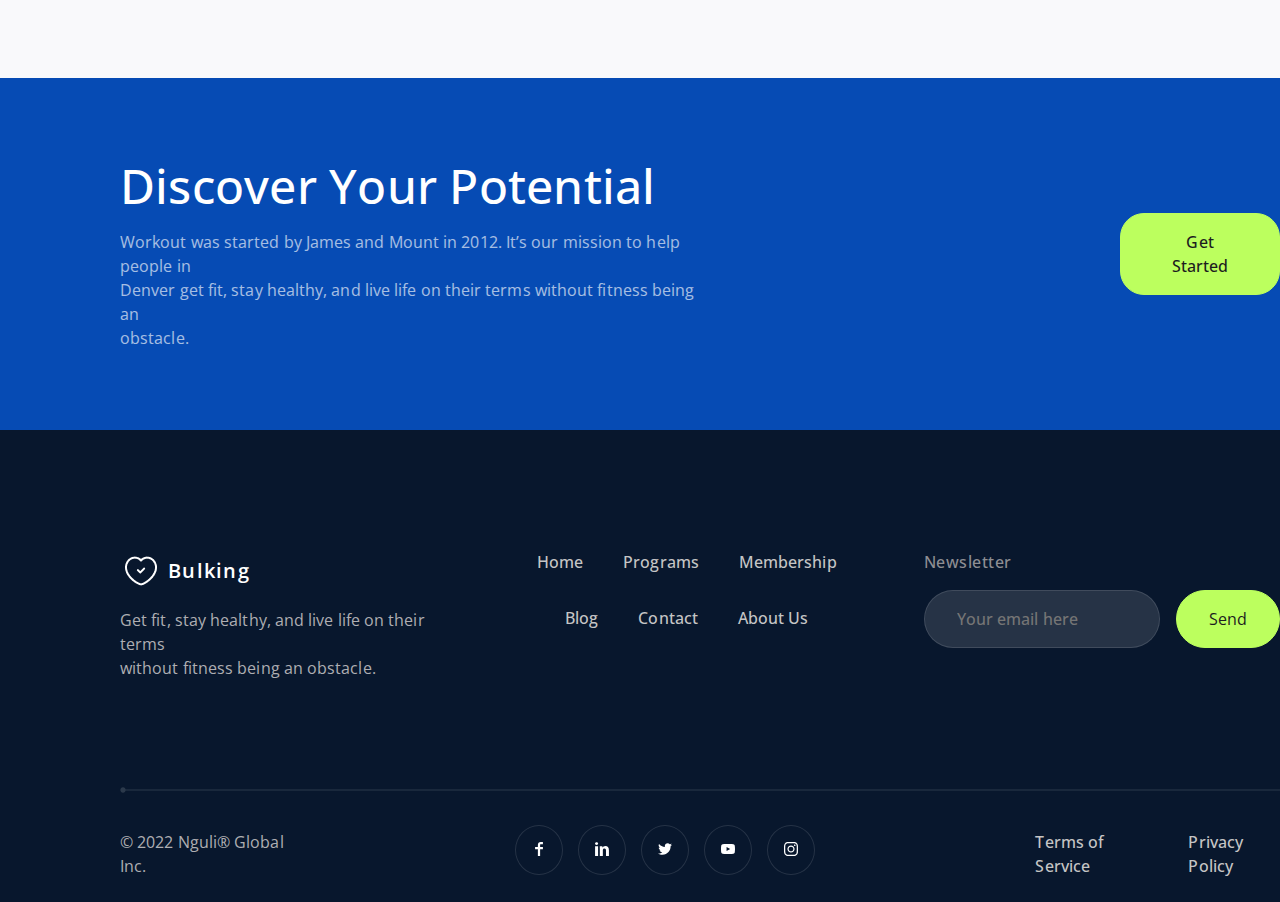
==== commit 99c93eb9: "commit" ====
--- a/index.html
+++ b/index.html
@@ -1134,7 +1134,9 @@
           </div>
         </div>
         <div class="section_five">
-          <button>Review</button>
+          <div class="section_five_btn">
+            <button>Review</button>
+          </div>
           <h2>
             What Our Happy <br />
             Clients Say
--- a/assets/css/style.css
+++ b/assets/css/style.css
@@ -27,6 +27,9 @@
   align-items: center;
   font-family: inherit;
 }
+* body .container header .header_logo img {
+  cursor: pointer;
+}
 * body .container header .header_logo span {
   font-family: inherit;
   font-style: normal;
@@ -68,6 +71,7 @@
 }
 * body .container header .header_icon .header_icon_item:nth-of-type(1) {
   margin-right: 16px;
+  cursor: pointer;
 }
 * body .container header .header_icon .header_icon_item:nth-of-type(2) button {
   cursor: pointer;
@@ -286,10 +290,11 @@
   box-shadow: 64px 64px 80px rgba(8, 23, 45, 0.16);
   border-radius: 20px;
 }
-* body .container main .section_one .section_one_item .section_one_item_item:nth-of-type(1) .section_one_item_item_row:nth-of-type(1) {
+* body .container main .section_one .section_one_item .section_one_item_item:nth-of-type(1) .section_one_item_item_row {
   padding: 24px;
-}
-* body .container main .section_one .section_one_item .section_one_item_item:nth-of-type(1) .section_one_item_item_row:nth-of-type(1) h4 {
+  transition: all 0.4s;
+}
+* body .container main .section_one .section_one_item .section_one_item_item:nth-of-type(1) .section_one_item_item_row h4 {
   font-family: "Open Sans";
   font-style: normal;
   font-weight: 500;
@@ -299,7 +304,7 @@
   color: #1c1c1e;
   padding-top: 24px;
 }
-* body .container main .section_one .section_one_item .section_one_item_item:nth-of-type(1) .section_one_item_item_row:nth-of-type(1) p {
+* body .container main .section_one .section_one_item .section_one_item_item:nth-of-type(1) .section_one_item_item_row p {
   font-family: "Open Sans";
   font-style: normal;
   font-weight: 400;
@@ -309,7 +314,7 @@
   color: #636366;
   padding-top: 12px;
 }
-* body .container main .section_one .section_one_item .section_one_item_item:nth-of-type(1) .section_one_item_item_row:nth-of-type(1) h6 {
+* body .container main .section_one .section_one_item .section_one_item_item:nth-of-type(1) .section_one_item_item_row h6 {
   padding-top: 24px;
   display: flex;
   align-items: center;
@@ -322,78 +327,16 @@
   letter-spacing: 0.005em;
   color: #1c1c1e;
 }
-* body .container main .section_one .section_one_item .section_one_item_item:nth-of-type(1) .section_one_item_item_row:nth-of-type(2) {
-  padding: 24px;
+* body .container main .section_one .section_one_item .section_one_item_item:nth-of-type(1) .section_one_item_item_row:hover {
   background: #bcff5e;
 }
-* body .container main .section_one .section_one_item .section_one_item_item:nth-of-type(1) .section_one_item_item_row:nth-of-type(2) h4 {
-  font-family: "Open Sans";
-  font-style: normal;
-  font-weight: 500;
-  font-size: 20px;
-  line-height: 28px;
-  letter-spacing: 0.005em;
-  color: #1c1c1e;
-  padding-top: 24px;
-}
-* body .container main .section_one .section_one_item .section_one_item_item:nth-of-type(1) .section_one_item_item_row:nth-of-type(2) p {
-  font-family: "Open Sans";
-  font-style: normal;
-  font-weight: 400;
-  font-size: 16px;
-  line-height: 24px;
-  letter-spacing: 0.005em;
-  color: #636366;
-  padding-top: 12px;
-}
-* body .container main .section_one .section_one_item .section_one_item_item:nth-of-type(1) .section_one_item_item_row:nth-of-type(2) h6 {
-  padding-top: 24px;
-  display: flex;
-  align-items: center;
-  gap: 4px;
-  font-family: "Open Sans";
-  font-style: normal;
-  font-weight: 500;
-  font-size: 14px;
-  line-height: 22px;
-  letter-spacing: 0.005em;
-  color: #1c1c1e;
-}
-* body .container main .section_one .section_one_item .section_one_item_item:nth-of-type(1) .section_one_item_item_row:nth-of-type(3) {
-  padding: 24px;
-}
-* body .container main .section_one .section_one_item .section_one_item_item:nth-of-type(1) .section_one_item_item_row:nth-of-type(3) h4 {
-  font-family: "Open Sans";
-  font-style: normal;
-  font-weight: 500;
-  font-size: 20px;
-  line-height: 28px;
-  letter-spacing: 0.005em;
-  color: #1c1c1e;
-  padding-top: 24px;
-}
-* body .container main .section_one .section_one_item .section_one_item_item:nth-of-type(1) .section_one_item_item_row:nth-of-type(3) p {
-  font-family: "Open Sans";
-  font-style: normal;
-  font-weight: 400;
-  font-size: 16px;
-  line-height: 24px;
-  letter-spacing: 0.005em;
-  color: #636366;
-  padding-top: 12px;
-}
-* body .container main .section_one .section_one_item .section_one_item_item:nth-of-type(1) .section_one_item_item_row:nth-of-type(3) h6 {
-  padding-top: 24px;
-  display: flex;
-  align-items: center;
-  gap: 4px;
-  font-family: "Open Sans";
-  font-style: normal;
-  font-weight: 500;
-  font-size: 14px;
-  line-height: 22px;
-  letter-spacing: 0.005em;
-  color: #1c1c1e;
+* body .container main .section_one .section_one_item .section_one_item_item:nth-of-type(1) .section_one_item_item_row:hover:nth-of-type(1) {
+  border-top-left-radius: 24px;
+  border-bottom-left-radius: 24px;
+}
+* body .container main .section_one .section_one_item .section_one_item_item:nth-of-type(1) .section_one_item_item_row:hover:nth-of-type(3) {
+  border-top-right-radius: 24px;
+  border-bottom-right-radius: 24px;
 }
 * body .container main .section_one .section_one_item .section_one_item_item:nth-of-type(2) h2 {
   padding-top: 16px;
@@ -709,7 +652,7 @@
   margin-top: 32px;
 }
 * body .container main .section_four .section_four_flex .section_four_flex_item:hover {
-  transition: all 0.4s;
+  transition: all 0.8s;
   background: #064bb4;
   border: 1px solid rgba(233, 235, 237, 0.16);
   border-radius: 24px;
@@ -730,7 +673,12 @@
   padding-top: 120px;
   padding-bottom: 124px;
 }
-* body .container main .section_five button {
+* body .container main .section_five .section_five_btn {
+  display: flex;
+  justify-content: center;
+  align-items: center;
+}
+* body .container main .section_five .section_five_btn button {
   cursor: pointer;
   padding: 8px 16px;
   font-family: "Open Sans";
@@ -743,12 +691,8 @@
   border: 1px solid #e9ebed;
   border-radius: 20px;
   transition: all 0.4s;
-  display: flex;
-  justify-content: center;
-  align-items: center;
-  margin: auto;
-}
-* body .container main .section_five button:hover {
+}
+* body .container main .section_five .section_five_btn button:hover {
   background-color: #064bb4;
   color: #e9ebed;
   border: 1px solid #064bb4;
@@ -844,9 +788,15 @@
 * body .container main .section_five .section_five_carousel_item_btn {
   padding-top: 36px;
   display: flex;
-  align-items: center;
+  justify-content: center;
+  align-items: center;
+  gap: 80px;
 }
 * body .container main .section_five .section_five_carousel_item_btn button {
+  cursor: pointer;
+  display: flex;
+  justify-content: center;
+  align-items: center;
   background: #f9f9fb;
   border: 1px solid #f9f9fb;
   transition: all 0.4s;
@@ -921,6 +871,9 @@
   display: flex;
   align-items: center;
   gap: 6px;
+}
+* body .container footer .footer_item:nth-of-type(1) .footer_logo img {
+  cursor: pointer;
 }
 * body .container footer .footer_item:nth-of-type(1) .footer_logo span {
   font-family: "Open Sans";
@@ -1057,11 +1010,11 @@
   justify-content: center;
   align-items: center;
   border-radius: 50%;
+  border: 1px solid rgba(255, 255, 255, 0.12);
   transition: all 0.4s;
 }
 * body .container .footer_icon .footer_icon_flex .footer_icon_flex_row:nth-of-type(2) .footer_icon_flex_row_col span {
   padding: 13px 16px;
-  border: 1px solid rgba(255, 255, 255, 0.12);
   border-radius: 50%;
   transition: all 0.4s;
 }
